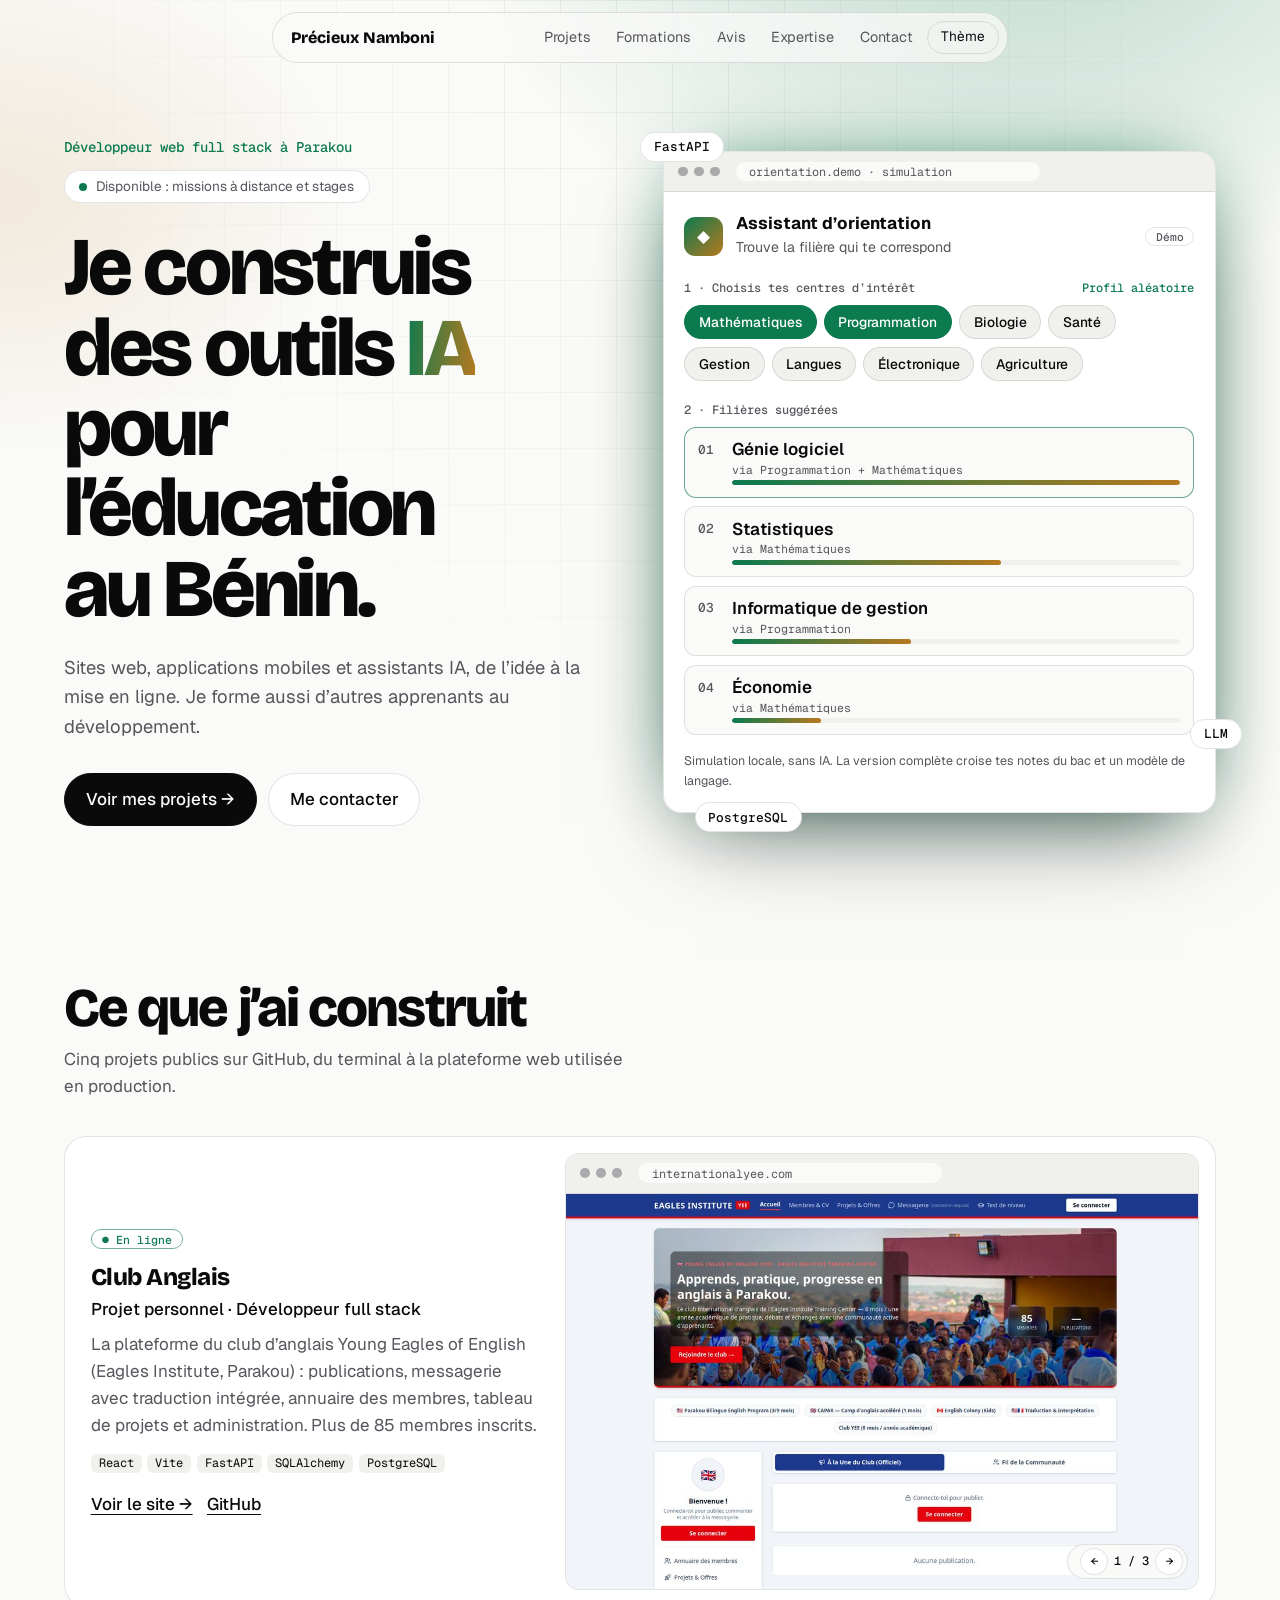
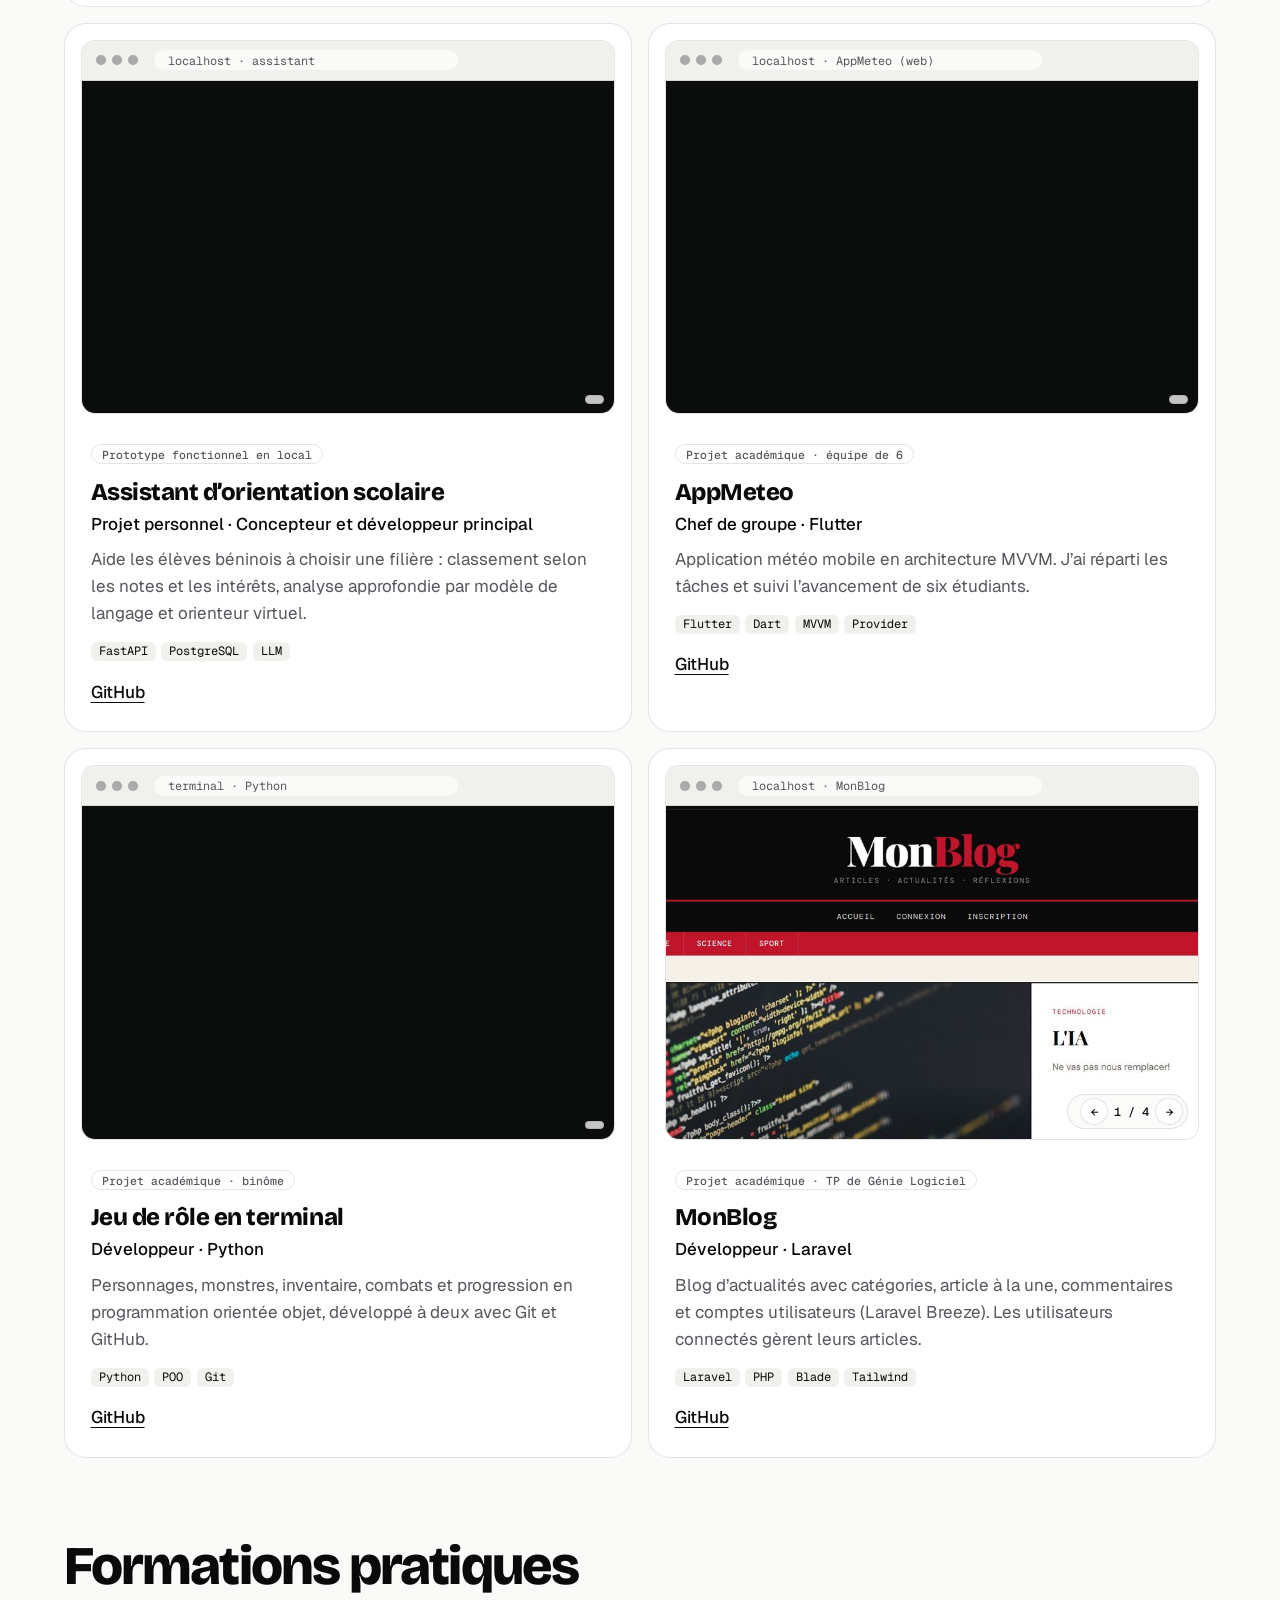
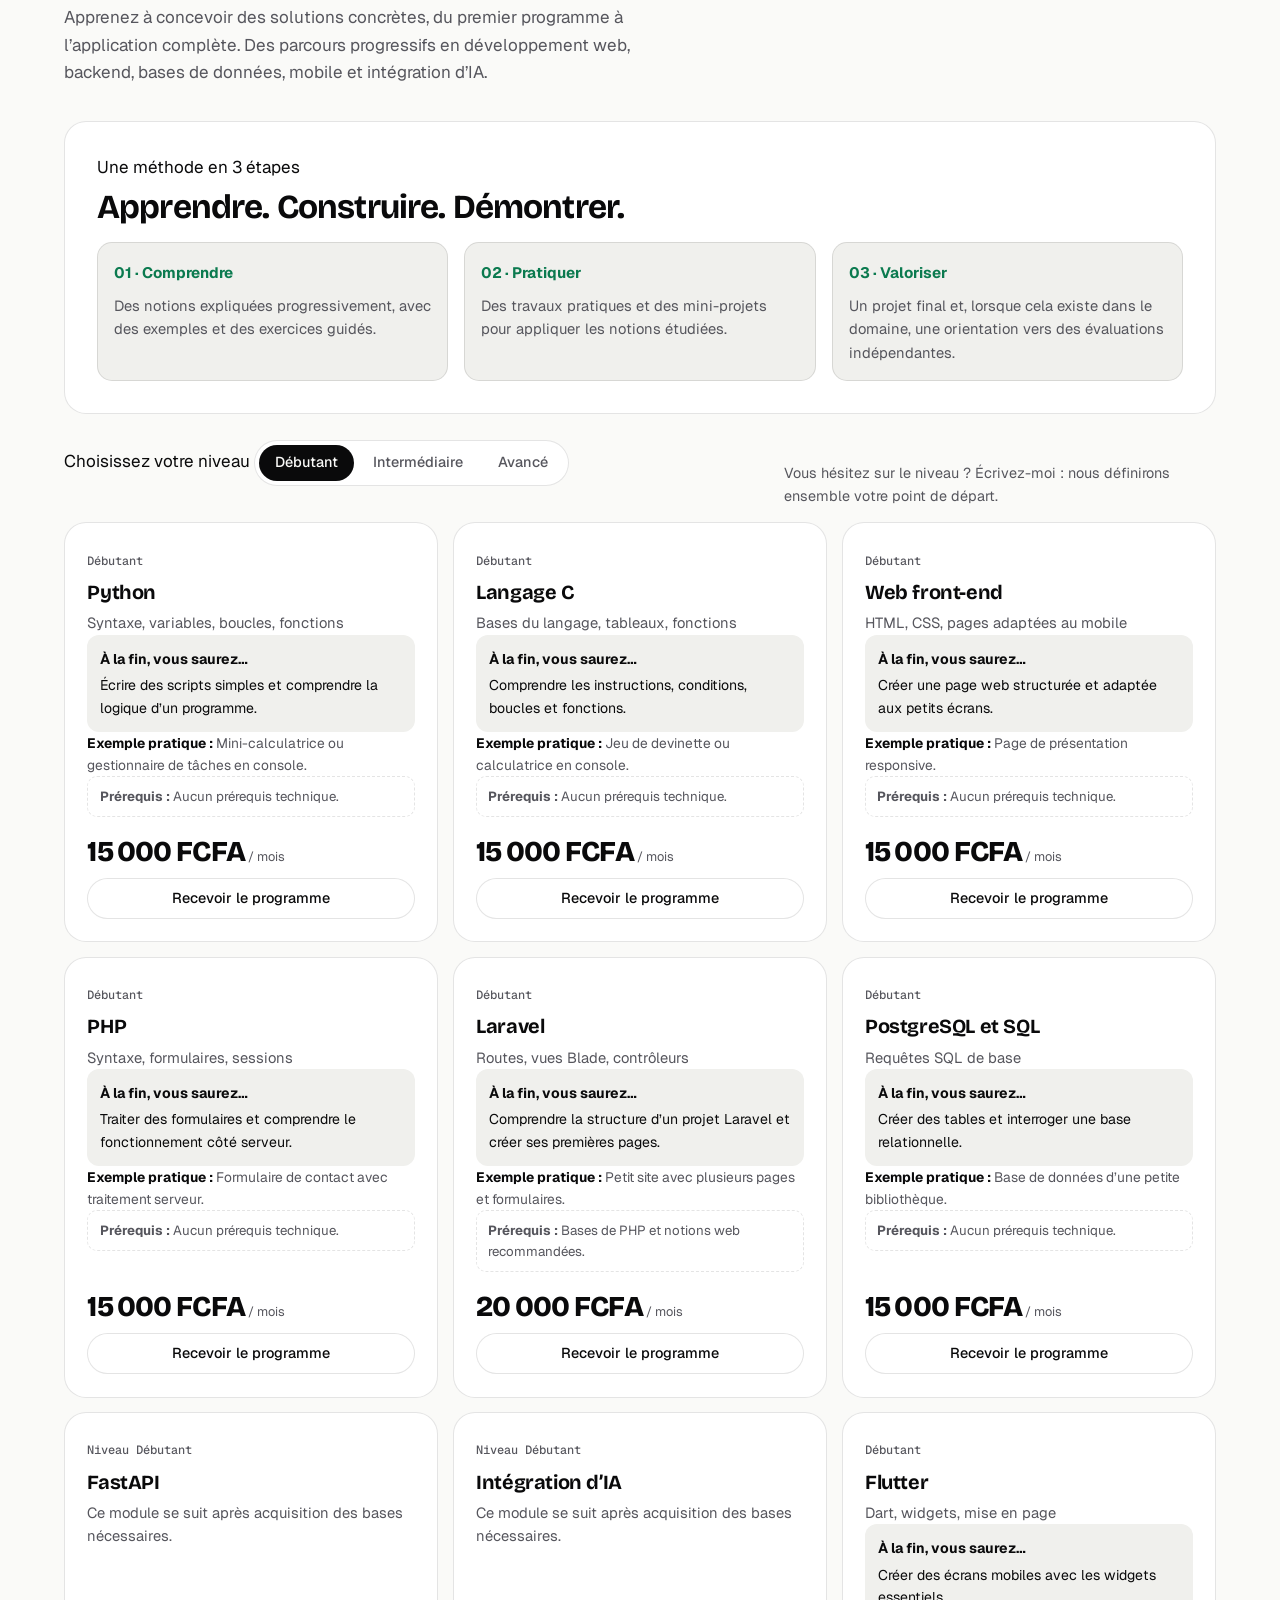
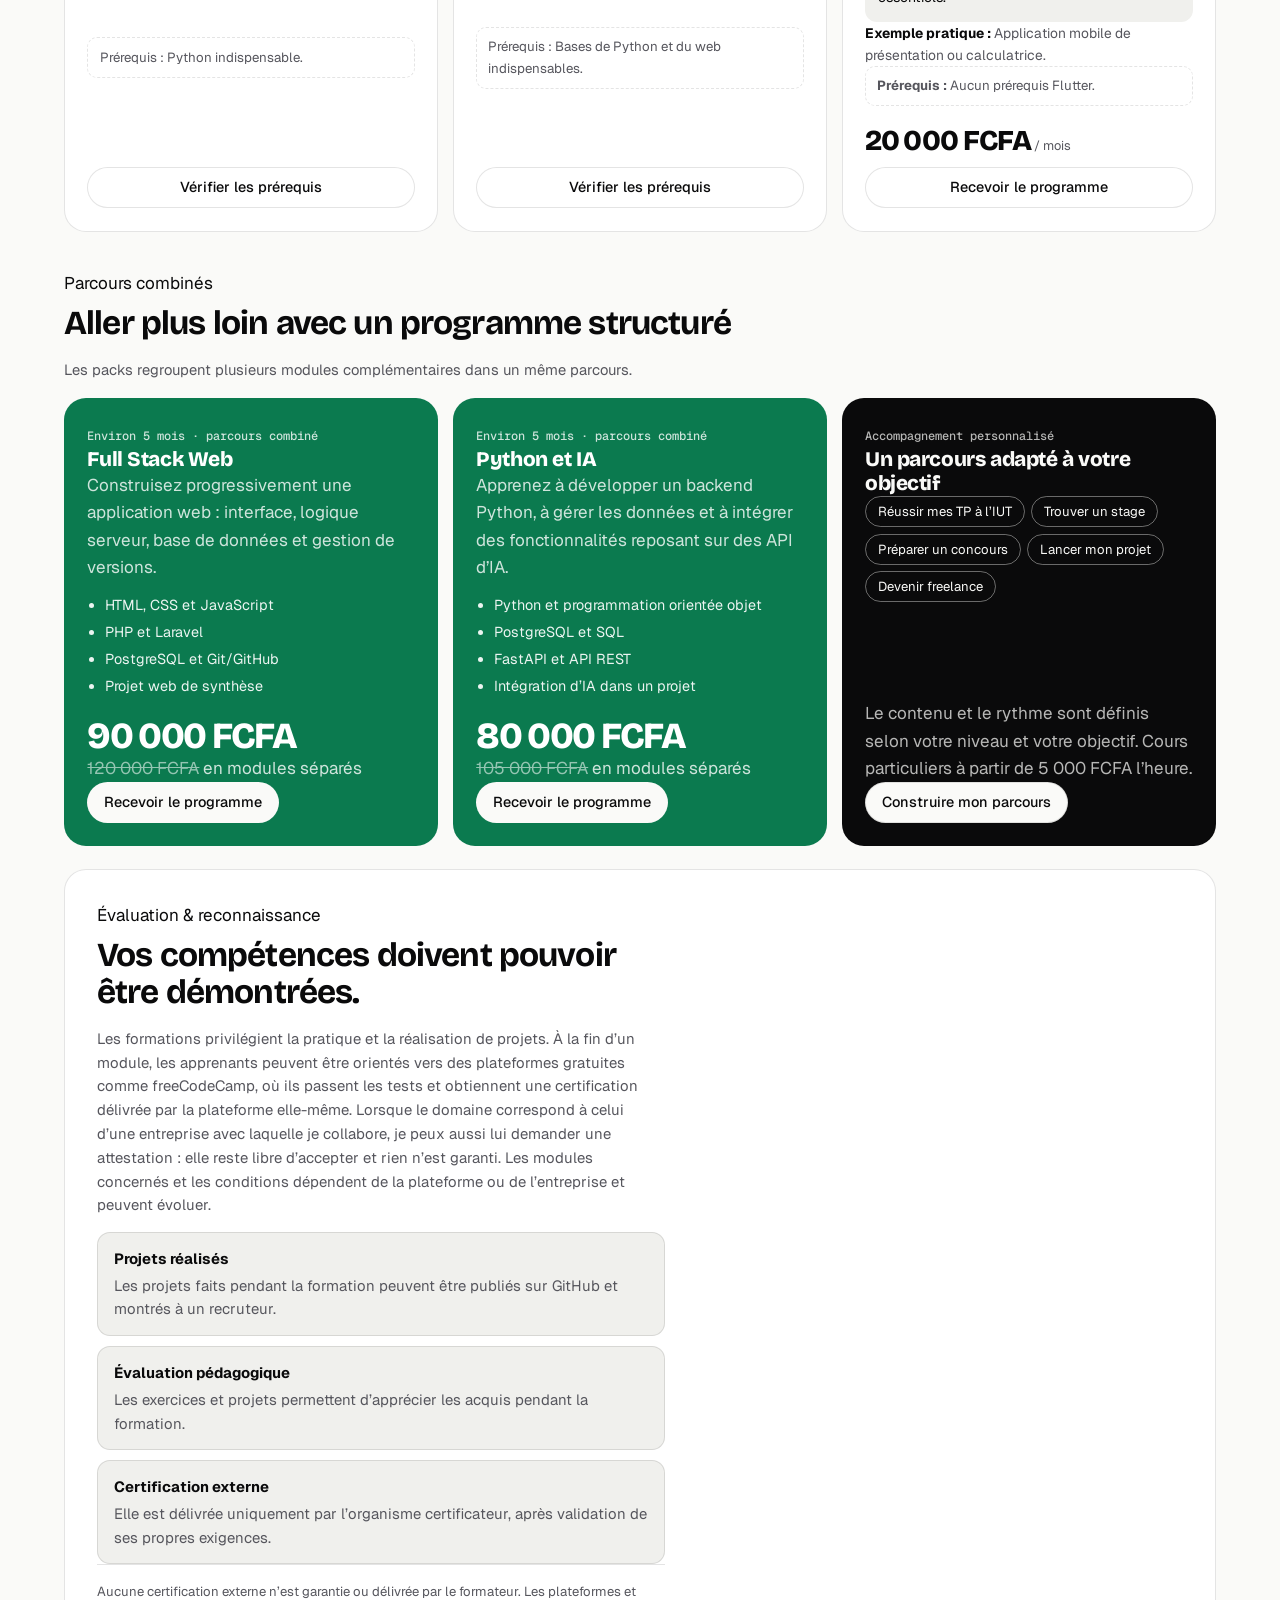
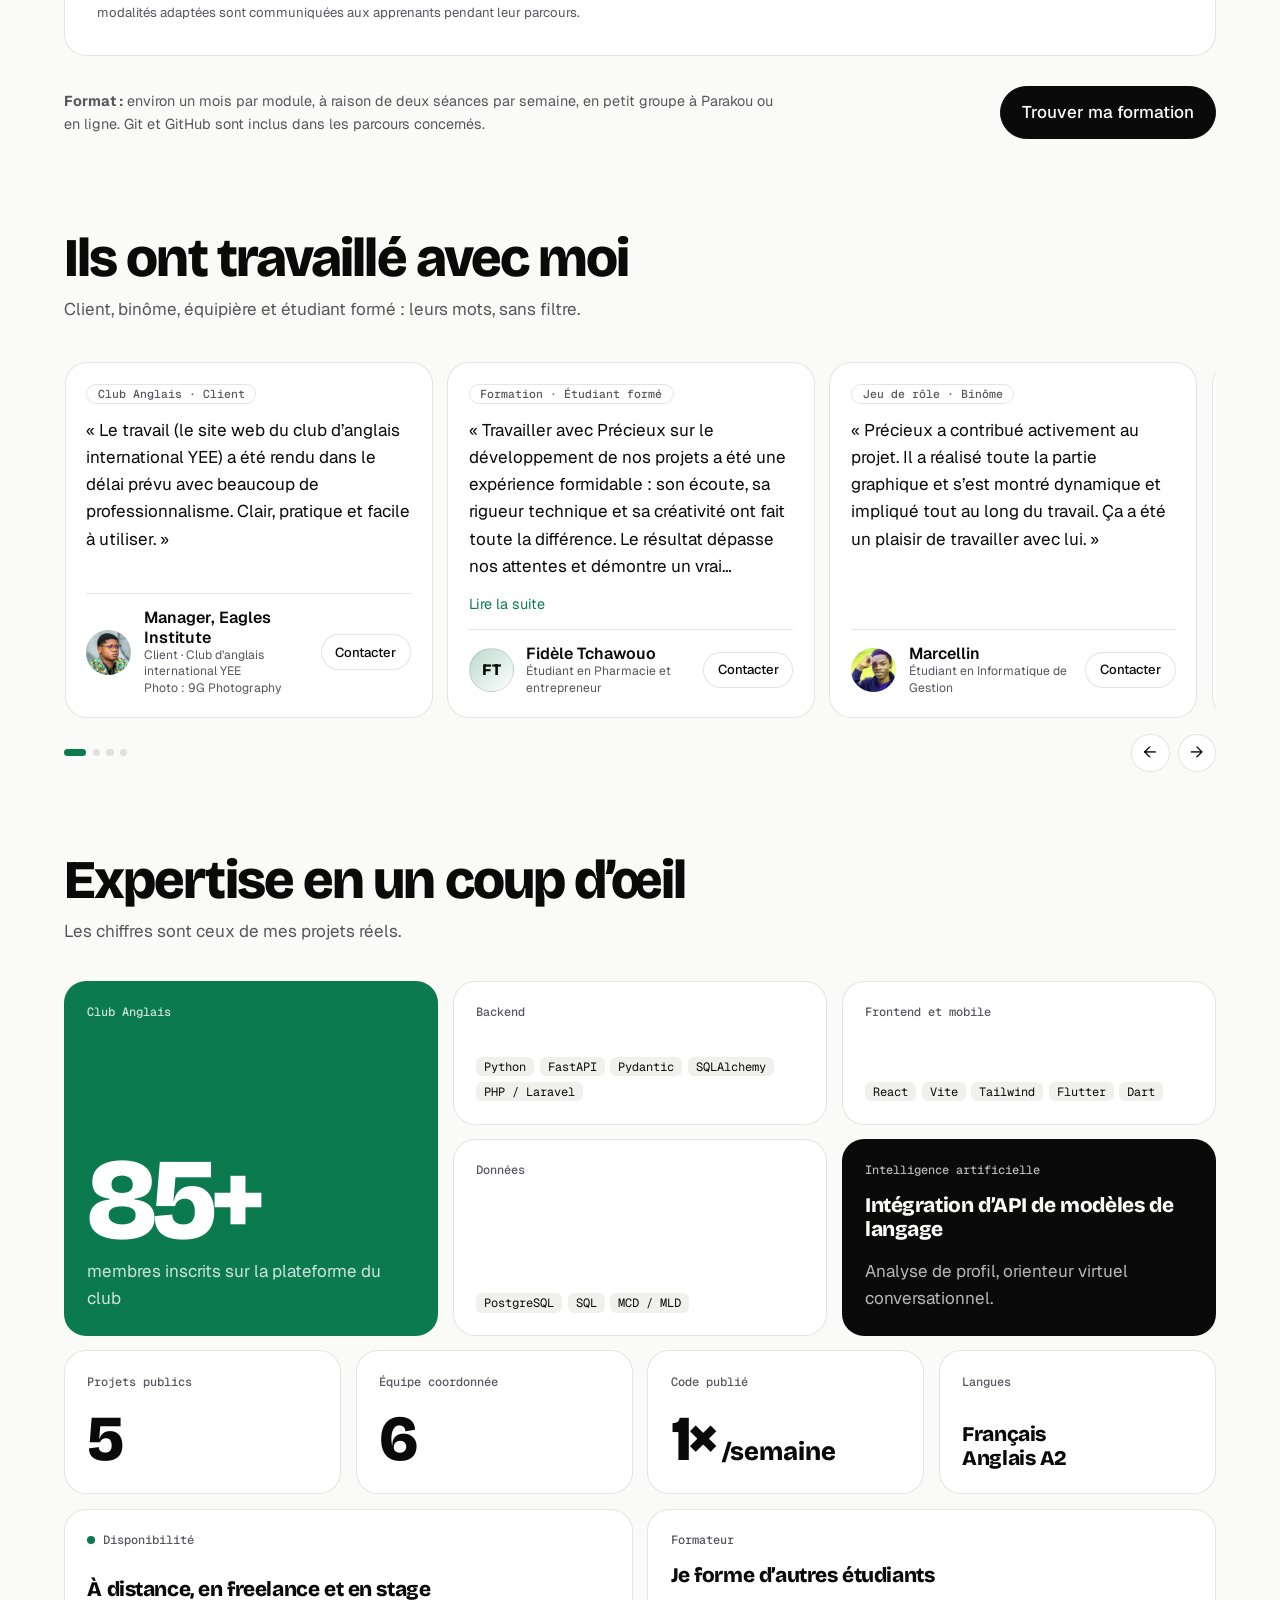
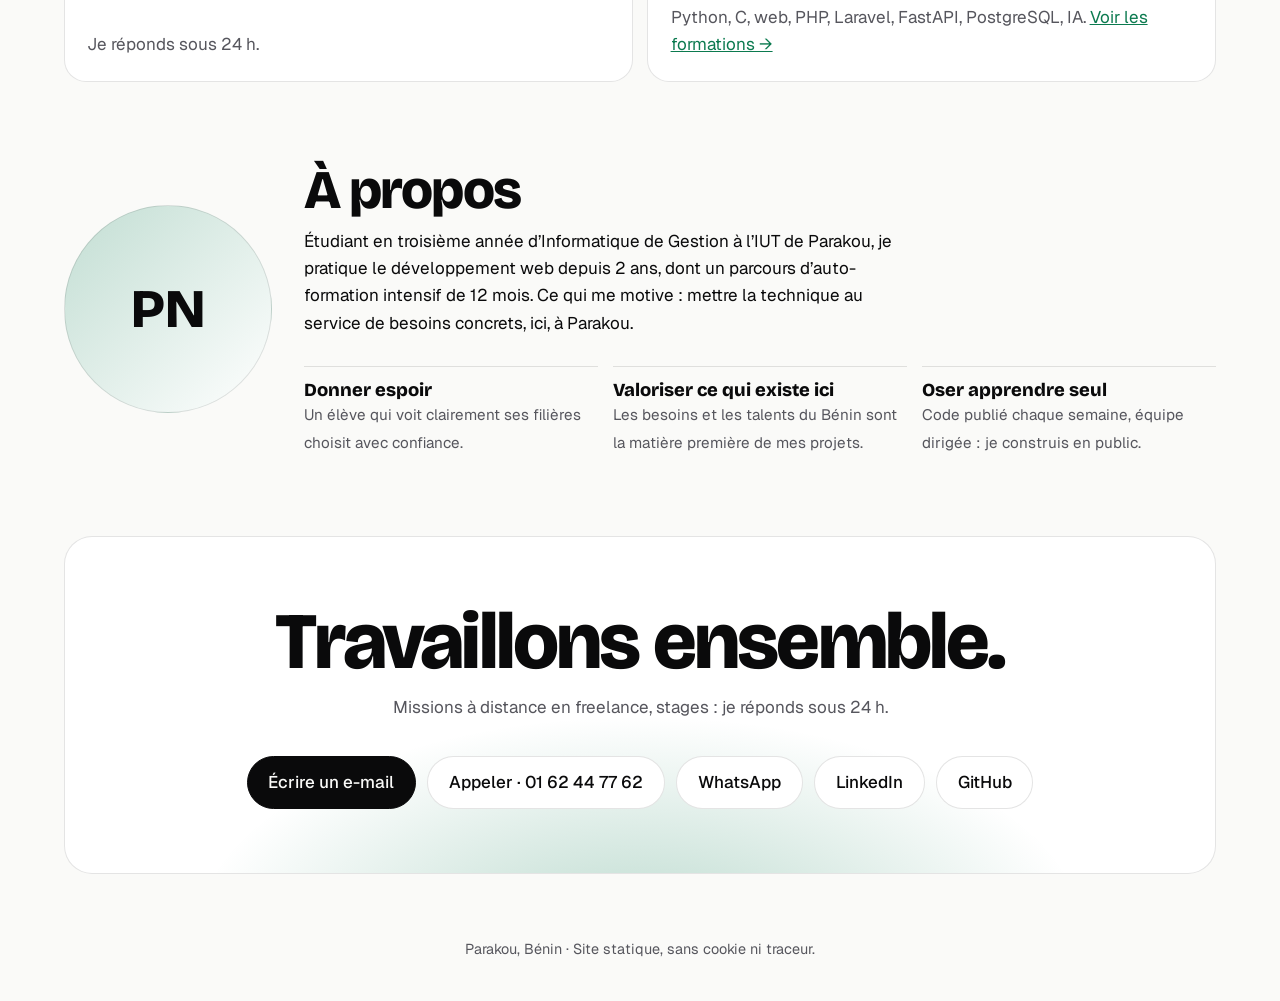
==== index.html @ 7d143228 "Mise à jour du portfolio et adaptation mobile" ====
<!DOCTYPE html>
<html lang="fr">
<head>
<meta charset="utf-8">
<meta name="viewport" content="width=device-width, initial-scale=1, viewport-fit=cover">
<title>Précieux Namboni · Développeur Full Stack &amp; Formateur</title>
<meta name="description" content="Portfolio de Précieux Namboni, développeur Full Stack et formateur en développement web, backend, mobile et intégration IA à Parakou, Bénin.">
<script src="js/boot.js"></script>
<link rel="preconnect" href="https://fonts.googleapis.com">
<link rel="preconnect" href="https://fonts.gstatic.com" crossorigin>
<link href="https://fonts.googleapis.com/css2?family=Bricolage+Grotesque:opsz,wght@12..96,600;12..96,800&family=Geist:wght@400;500;600&family=Geist+Mono:wght@400;500&display=swap" rel="stylesheet">
<link rel="stylesheet" href="css/style.css">
<meta property="og:type" content="website">
<meta property="og:title" content="Précieux Namboni · Développeur Full Stack &amp; Formateur">
<meta property="og:description" content="Portfolio de Précieux Namboni, développeur Full Stack et formateur en développement web, backend, mobile et intégration IA à Parakou, Bénin.">
<meta name="theme-color" content="#09090B">
<link rel="icon" href="data:image/svg+xml,%3Csvg xmlns=%27http://www.w3.org/2000/svg%27 viewBox=%270 0 100 100%27%3E%3Ctext y=%27.9em%27 font-size=%2790%27%3E%E2%8C%A8%EF%B8%8F%3C/text%3E%3C/svg%3E">
</head>
<body>
<div class="aurora" aria-hidden="true"></div>
<nav class="mbar" aria-label="Actions rapides"><a class="btn pri" id="mbwa" href="#contact" rel="noopener">WhatsApp</a><a class="btn" href="#formations">Formations</a></nav>
<div class="pbg" aria-hidden="true"></div>
<header class="nav">
  <a class="brand" href="#top">Précieux Namboni</a>
  <button class="menu-toggle" id="menuToggle" type="button" aria-expanded="false" aria-controls="mainNav" aria-label="Ouvrir le menu"><span></span><span></span><span></span></button>
  <nav id="mainNav" aria-label="Navigation principale"><a href="#projets">Projets</a><a class="keep" href="#formations">Formations</a><a href="#avis">Avis</a><a href="#expertise">Expertise</a><a class="keep" href="#contact">Contact</a><button id="theme" type="button" aria-label="Changer de thème">Thème</button></nav>
</header>

<main id="top">
<div class="wrap">
<div class="hero">
  <div>
    <p class="roleline">Développeur web full stack à Parakou</p>
    <p class="badge"><i class="dot"></i>Disponible&nbsp;: missions à distance et stages</p>
    <h1><span class="ln" style="--i:0">Je construis</span><span class="ln" style="--i:1">des outils <em>IA</em></span><span class="ln" style="--i:2">pour l’éducation</span><span class="ln" style="--i:3">au Bénin.</span></h1>
    <p class="sub">Sites web, applications mobiles et assistants IA, de l’idée à la mise en ligne. Je forme aussi d’autres apprenants au développement.</p>
    <div class="cta"><a class="btn pri" href="#projets">Voir mes projets →</a><a class="btn" href="#contact">Me contacter</a></div>
    
  </div>

  <div class="heroapp">
    <span class="fl a">FastAPI</span><span class="fl b">LLM</span><span class="fl c">PostgreSQL</span>
    <div class="app">
      <div class="wbar" aria-hidden="true"><i></i><i></i><i></i><span class="url">orientation.demo · simulation</span></div>
      <div class="abody">
        <div class="ahead"><span class="lg">◆</span><div><strong>Assistant d’orientation</strong><small>Trouve la filière qui te correspond</small></div><span class="pill">Démo</span></div>
        <p class="step"><span>1 · Choisis tes centres d’intérêt</span><button type="button" id="rnd">Profil aléatoire</button></p>
        <div class="chips" id="chips" role="group" aria-label="Centres d’intérêt"></div>
        <p class="step"><span>2 · Filières suggérées</span></p>
        <ol class="res" id="res" aria-live="polite"></ol>
        <p class="note">Simulation locale, sans IA. La version complète croise tes notes du bac et un modèle de langage.</p>
      </div>
    </div>
  </div>
</div>

<section id="projets">
  <h2 class="rv">Ce que j’ai construit</h2>
  <p class="lead rv">Cinq projets publics sur GitHub, du terminal à la plateforme web utilisée en production.</p>
  <div class="pgrid">

    <article class="card big rv">
      <div class="ctext">
        <span class="st ok">● En ligne</span>
        <h3>Club Anglais</h3>
        <p class="role">Projet personnel · Développeur full stack</p>
        <p>La plateforme du club d’anglais Young Eagles of English (Eagles Institute, Parakou)&nbsp;: publications, messagerie avec traduction intégrée, annuaire des membres, tableau de projets et administration. <span data-members>Plus de 85</span> membres inscrits.</p>
        <ul class="tags"><li>React</li><li>Vite</li><li>FastAPI</li><li>SQLAlchemy</li><li>PostgreSQL</li></ul>
        <div class="links"><a href="https://www.internationalyee.com" rel="noopener">Voir le site →</a><a href="https://github.com/mbonpre/CLUB-ANGLAIS" rel="noopener">GitHub</a></div>
      </div>
      <div class="cmedia"><div class="win"><div class="wbar" aria-hidden="true"><i></i><i></i><i></i><span class="url">internationalyee.com</span></div>
        <div class="car"><div class="track" tabindex="0">
          <figure><img src="assets/img/projet-01.jpg" alt="Accueil du site Club Anglais : présentation du club et fil de la communauté" loading="lazy"></figure>
          <figure><img src="assets/img/projet-02.jpg" alt="Messagerie du site Club Anglais avec traduction intégrée (noms masqués)" loading="lazy"></figure>
          <figure><img src="assets/img/projet-03.jpg" alt="Espace d’administration : validation des comptes, test de niveau, annonces" loading="lazy"></figure>
        </div><div class="ctl"><button type="button" data-d="-1" aria-label="Précédent">←</button><span class="cnt">1 / 3</span><button type="button" data-d="1" aria-label="Suivant">→</button></div></div></div></div>
    
    </article>

    <article class="card rv" style="--d:.08s">
      <div class="cmedia" style="padding:1rem 1rem 0"><div class="win"><div class="wbar" aria-hidden="true"><i></i><i></i><i></i><span class="url">localhost · assistant</span></div>
        <div class="car"><div class="track"><figure><button type="button" class="pv" aria-label="Lecture ou pause de la démonstration"><video muted loop playsinline preload="metadata" src="assets/video/demo-01.mp4" aria-label="Démonstration de l’assistant : saisie d’un profil fictif, classement des filières, analyse par IA"></video></button></figure></div><div class="ctl" hidden><span class="cnt"></span></div></div></div></div>
      <div class="ctext">
        <span class="st">Prototype fonctionnel en local</span>
        <h3>Assistant d’orientation scolaire</h3>
        <p class="role">Projet personnel · Concepteur et développeur principal</p>
        <p>Aide les élèves béninois à choisir une filière&nbsp;: classement selon les notes et les intérêts, analyse approfondie par modèle de langage et orienteur virtuel.</p>
        <ul class="tags"><li>FastAPI</li><li>PostgreSQL</li><li>LLM</li></ul>
        <div class="links"><a href="https://github.com/mbonpre/assistant-orientation-benin" rel="noopener">GitHub</a></div>
      </div>
    </article>

    <article class="card rv" style="--d:.16s">
      <div class="cmedia" style="padding:1rem 1rem 0"><div class="win"><div class="wbar" aria-hidden="true"><i></i><i></i><i></i><span class="url">localhost · AppMeteo (web)</span></div>
        <div class="car"><div class="track"><figure><button type="button" class="pv" aria-label="Lecture ou pause de la démonstration"><video muted loop playsinline preload="metadata" src="assets/video/demo-02.mp4" aria-label="Démonstration d’AppMeteo : météo de la ville détectée, choix d’une autre ville"></video></button></figure></div><div class="ctl" hidden><span class="cnt"></span></div></div></div></div>
      <div class="ctext">
        <span class="st">Projet académique · équipe de 6</span>
        <h3>AppMeteo</h3>
        <p class="role">Chef de groupe · Flutter</p>
        <p>Application météo mobile en architecture MVVM. J’ai réparti les tâches et suivi l’avancement de six étudiants.</p>
        <ul class="tags"><li>Flutter</li><li>Dart</li><li>MVVM</li><li>Provider</li></ul>
        <div class="links"><a href="https://github.com/mbonpre/tp-developpement-mobile-groupe-14" rel="noopener">GitHub</a></div>
      </div>
    
    </article>

    <article class="card rv" style="--d:.08s">
      <div class="cmedia" style="padding:1rem 1rem 0"><div class="win"><div class="wbar" aria-hidden="true"><i></i><i></i><i></i><span class="url">terminal · Python</span></div>
        <div class="car"><div class="track"><figure><button type="button" class="pv" aria-label="Lecture ou pause de la démonstration"><video muted loop playsinline preload="metadata" src="assets/video/demo-03.mp4" aria-label="Démonstration du jeu de rôle : déplacement dans un labyrinthe puis inventaire"></video></button></figure></div><div class="ctl" hidden><span class="cnt"></span></div></div></div></div>
      <div class="ctext">
        <span class="st">Projet académique · binôme</span>
        <h3>Jeu de rôle en terminal</h3>
        <p class="role">Développeur · Python</p>
        <p>Personnages, monstres, inventaire, combats et progression en programmation orientée objet, développé à deux avec Git et GitHub.</p>
        <ul class="tags"><li>Python</li><li>POO</li><li>Git</li></ul>
        <div class="links"><a href="https://github.com/mbonpre/Projet-Python-L2" rel="noopener">GitHub</a></div>
      </div>
    
    </article>

    <article class="card rv" style="--d:.16s">
      <div class="cmedia" style="padding:1rem 1rem 0"><div class="win"><div class="wbar" aria-hidden="true"><i></i><i></i><i></i><span class="url">localhost · MonBlog</span></div>
        <div class="car"><div class="track" tabindex="0">
          <figure><img src="assets/img/projet-04.jpg" alt="Accueil de MonBlog : catégories et article à la une" loading="lazy"></figure>
          <figure><img src="assets/img/projet-05.jpg" alt="Derniers articles de MonBlog par catégorie" loading="lazy"></figure>
          <figure><img src="assets/img/projet-06.jpg" alt="Page d’un article avec section des commentaires" loading="lazy"></figure>
          <figure><img src="assets/img/projet-07.jpg" alt="Page d’inscription de MonBlog" loading="lazy"></figure>
        </div><div class="ctl"><button type="button" data-d="-1" aria-label="Précédent">←</button><span class="cnt">1 / 4</span><button type="button" data-d="1" aria-label="Suivant">→</button></div></div></div></div>
      <div class="ctext">
        <span class="st">Projet académique · TP de Génie Logiciel</span>
        <h3>MonBlog</h3>
        <p class="role">Développeur · Laravel</p>
        <p>Blog d’actualités avec catégories, article à la une, commentaires et comptes utilisateurs (Laravel Breeze). Les utilisateurs connectés gèrent leurs articles.</p>
        <ul class="tags"><li>Laravel</li><li>PHP</li><li>Blade</li><li>Tailwind</li></ul>
        <div class="links"><a href="https://github.com/mbonpre/laravel-monblog" rel="noopener">GitHub</a></div>
      </div>
    </article>
  </div>
</section>

<section id="formations">
  <h2 class="rv">Formations pratiques</h2>
  <p class="lead rv">Apprenez à concevoir des solutions concrètes, du premier programme à l’application complète. Des parcours progressifs en développement web, backend, bases de données, mobile et intégration d’IA.</p>

  <div class="training-intro rv">
    <div><span class="lb">Une méthode en 3 étapes</span><h3>Apprendre. Construire. Démontrer.</h3></div>
    <div class="training-steps">
      <article><b>01 · Comprendre</b><p>Des notions expliquées progressivement, avec des exemples et des exercices guidés.</p></article>
      <article><b>02 · Pratiquer</b><p>Des travaux pratiques et des mini-projets pour appliquer les notions étudiées.</p></article>
      <article><b>03 · Valoriser</b><p>Un projet final et, lorsque cela existe dans le domaine, une orientation vers des évaluations indépendantes.</p></article>
    </div>
  </div>

  <div class="training-controls rv">
    <div>
      <span class="lb">Choisissez votre niveau</span>
      <div class="lv" id="lv" role="group" aria-label="Niveau de formation"></div>
    </div>
    <p class="training-hint">Vous hésitez sur le niveau ? Écrivez-moi : nous définirons ensemble votre point de départ.</p>
  </div>
  <div class="fgrid" id="fg" aria-live="polite"></div>

  <div class="packs-heading rv">
    <span class="lb">Parcours combinés</span>
    <h3>Aller plus loin avec un programme structuré</h3>
    <p>Les packs regroupent plusieurs modules complémentaires dans un même parcours.</p>
  </div>
  <div class="packs">
    <div class="tile acc rv">
      <div><span class="lb">Environ 5 mois · parcours combiné</span><h4>Full Stack Web</h4>
      <p>Construisez progressivement une application web : interface, logique serveur, base de données et gestion de versions.</p>
      <ul class="training-list"><li>HTML, CSS et JavaScript</li><li>PHP et Laravel</li><li>PostgreSQL et Git/GitHub</li><li>Projet web de synthèse</li></ul></div>
      <div><div class="num">90 000 FCFA</div><p><s>120 000 FCFA</s> en modules séparés</p><a class="btn" data-msg="Bonjour, je souhaite recevoir le programme détaillé du Pack Full Stack Web." href="#contact" rel="noopener">Recevoir le programme</a></div>
    </div>
    <div class="tile acc rv" style="--d:.08s">
      <div><span class="lb">Environ 5 mois · parcours combiné</span><h4>Python et IA</h4>
      <p>Apprenez à développer un backend Python, à gérer les données et à intégrer des fonctionnalités reposant sur des API d’IA.</p>
      <ul class="training-list"><li>Python et programmation orientée objet</li><li>PostgreSQL et SQL</li><li>FastAPI et API REST</li><li>Intégration d’IA dans un projet</li></ul></div>
      <div><div class="num">80 000 FCFA</div><p><s>105 000 FCFA</s> en modules séparés</p><a class="btn" data-msg="Bonjour, je souhaite recevoir le programme détaillé du Pack Python et IA." href="#contact" rel="noopener">Recevoir le programme</a></div>
    </div>
    <div class="tile inv rv" style="--d:.16s">
      <div><span class="lb">Accompagnement personnalisé</span><h4>Un parcours adapté à votre objectif</h4><div class="obj" id="obj" role="group" aria-label="Objectif de formation"></div></div>
      <div><p>Le contenu et le rythme sont définis selon votre niveau et votre objectif. Cours particuliers à partir de 5 000 FCFA l’heure.</p><a class="btn" id="objgo" href="#contact" rel="noopener">Construire mon parcours</a></div>
    </div>
  </div>

  <div class="cert-box rv">
    <details class="mobclose" open><summary>Évaluation et certifications : comment ça marche</summary>
    <div><span class="lb">Évaluation & reconnaissance</span><h3>Vos compétences doivent pouvoir être démontrées.</h3>
    <p>Les formations privilégient la pratique et la réalisation de projets. À la fin d’un module, les apprenants peuvent être orientés vers des plateformes gratuites comme freeCodeCamp, où ils passent les tests et obtiennent une certification délivrée par la plateforme elle-même. Lorsque le domaine correspond à celui d’une entreprise avec laquelle je collabore, je peux aussi lui demander une attestation : elle reste libre d’accepter et rien n’est garanti. Les modules concernés et les conditions dépendent de la plateforme ou de l’entreprise et peuvent évoluer.</p></div>
    <div class="cert-points">
      <p><strong>Projets réalisés</strong><span>Les projets faits pendant la formation peuvent être publiés sur GitHub et montrés à un recruteur.</span></p>
      <p><strong>Évaluation pédagogique</strong><span>Les exercices et projets permettent d’apprécier les acquis pendant la formation.</span></p>
      <p><strong>Certification externe</strong><span>Elle est délivrée uniquement par l’organisme certificateur, après validation de ses propres exigences.</span></p>
    </div>
    <p class="cert-note">Aucune certification externe n’est garantie ou délivrée par le formateur. Les plateformes et modalités adaptées sont communiquées aux apprenants pendant leur parcours.</p>
    </details>
  </div>

  <div class="training-footer rv">
    <p><strong>Format :</strong> environ un mois par module, à raison de deux séances par semaine, en petit groupe à Parakou ou en ligne. Git et GitHub sont inclus dans les parcours concernés.</p>
    <a class="btn pri" href="#contact" data-msg="Bonjour, je souhaite être conseillé sur le choix d’une formation.">Trouver ma formation</a>
  </div>
</section>

<section id="avis">
  <h2 class="rv">Ils ont travaillé avec moi</h2>
  <p class="lead rv">Client, binôme, équipière et étudiant formé : leurs mots, sans filtre.</p>
  <div class="rtrack" id="rt" tabindex="0" role="region" aria-label="Avis, faire défiler">
<article class="rev"><span class="rtag">Club Anglais · Client</span><blockquote class="rq"><p>«&nbsp;Le travail (le site web du club d’anglais international YEE) a été rendu dans le délai prévu avec beaucoup de professionnalisme. Clair, pratique et facile à utiliser.&nbsp;»</p></blockquote><button type="button" class="more" hidden>Lire la suite</button><footer class="rf"><img src="assets/img/projet-08.jpg" alt="Photo du manager de l’Eagles Institute" width="96" height="96" loading="lazy"><div><cite>Manager, Eagles Institute</cite><small>Client · Club d’anglais international YEE</small><small>Photo : 9G Photography</small></div><a class="btn" id="tmct" href="#contact" rel="noopener">Contacter</a></footer></article>
<article class="rev"><span class="rtag">Formation · Étudiant formé</span><blockquote class="rq"><p>«&nbsp;Travailler avec Précieux sur le développement de nos projets a été une expérience formidable : son écoute, sa rigueur technique et sa créativité ont fait toute la différence. Le résultat dépasse nos attentes et démontre un vrai professionnalisme.&nbsp;»</p></blockquote><button type="button" class="more" hidden>Lire la suite</button><footer class="rf"><span class="av" aria-hidden="true">FT</span><div><cite>Fidèle Tchawouo</cite><small>Étudiant en Pharmacie et entrepreneur</small></div><a class="btn" id="ct-f" href="#contact" rel="noopener" aria-label="Contacter Fidèle sur WhatsApp">Contacter</a></footer></article>
<article class="rev"><span class="rtag">Jeu de rôle · Binôme</span><blockquote class="rq"><p>«&nbsp;Précieux a contribué activement au projet. Il a réalisé toute la partie graphique et s’est montré dynamique et impliqué tout au long du travail. Ça a été un plaisir de travailler avec lui.&nbsp;»</p></blockquote><button type="button" class="more" hidden>Lire la suite</button><footer class="rf"><img src="assets/img/projet-09.jpg" alt="Photo de Marcellin, binôme sur le jeu de rôle" width="96" height="96" loading="lazy"><div><cite>Marcellin</cite><small>Étudiant en Informatique de Gestion</small></div><a class="btn" id="ct-m" href="#contact" rel="noopener" aria-label="Contacter Marcellin sur WhatsApp">Contacter</a></footer></article>
<article class="rev"><span class="rtag">AppMeteo · Équipe</span><blockquote class="rq"><p>«&nbsp;J’ai eu le plaisir de collaborer avec Précieux sur le projet de développement d’une application mobile de météo en Dart avec Android Studio. J’ai particulièrement apprécié son dynamisme, son sens de l’humour et surtout son implication tout au long du projet. C’est une personne enthousiaste, agréable à travailler avec et qui sait apporter une belle énergie professionnelle à une équipe.&nbsp;»</p></blockquote><button type="button" class="more" hidden>Lire la suite</button><footer class="rf"><img src="assets/img/projet-10.jpg" alt="Photo d’Immaculée Aklossou" width="96" height="96" loading="lazy"><div><cite>Immaculée Aklossou</cite><small>Développeuse web et mobile · équipe AppMeteo</small></div><a class="btn" id="ct-i" href="#contact" rel="noopener" aria-label="Contacter Immaculée sur WhatsApp">Contacter</a></footer></article>
  </div>
  <div class="rnav" id="rnav"><div class="dots" id="dots" aria-hidden="true"></div><button type="button" id="rp" aria-label="Avis précédent">←</button><button type="button" id="rn" aria-label="Avis suivant">→</button></div>
</section>

<section id="expertise">
  <h2 class="rv">Expertise en un coup d’œil</h2>
  <p class="lead rv">Les chiffres sont ceux de mes projets réels.</p>
  <div class="bento">
    <div class="tile acc s4 r2 rv"><span class="lb">Club Anglais</span><div><div class="num big" id="members-count">85+</div><p>membres inscrits sur la plateforme du club</p></div></div>
    <div class="tile s4 rv" style="--d:.06s"><span class="lb">Backend</span><ul class="tags" style="margin:0"><li>Python</li><li>FastAPI</li><li>Pydantic</li><li>SQLAlchemy</li><li>PHP / Laravel</li></ul></div>
    <div class="tile s4 rv" style="--d:.12s"><span class="lb">Frontend et mobile</span><ul class="tags" style="margin:0"><li>React</li><li>Vite</li><li>Tailwind</li><li>Flutter</li><li>Dart</li></ul></div>
    <div class="tile s4 rv" style="--d:.06s"><span class="lb">Données</span><ul class="tags" style="margin:0"><li>PostgreSQL</li><li>SQL</li><li>MCD / MLD</li></ul></div>
    <div class="tile inv s4 rv" style="--d:.12s"><span class="lb">Intelligence artificielle</span><h4>Intégration d’API de modèles de langage</h4><p>Analyse de profil, orienteur virtuel conversationnel.</p></div>
    <div class="tile s3 rv"><span class="lb">Projets publics</span><div class="num">5</div></div>
    <div class="tile s3 rv" style="--d:.06s"><span class="lb">Équipe coordonnée</span><div class="num">6</div></div>
    <div class="tile s3 rv" style="--d:.12s"><span class="lb">Code publié</span><div class="num">1×<small style="font-size:.4em;letter-spacing:0"> /semaine</small></div></div>
    <div class="tile s3 rv" style="--d:.18s"><span class="lb">Langues</span><h4>Français<br>Anglais A2</h4></div>
    <div class="tile s6 rv"><span class="lb"><i class="dot" style="display:inline-block;margin-right:.5rem"></i>Disponibilité</span><h4>À distance, en freelance et en stage</h4><p>Je réponds sous 24&nbsp;h.</p></div>
    <div class="tile s6 rv" style="--d:.08s"><span class="lb">Formateur</span><h4>Je forme d’autres étudiants</h4><p>Python, C, web, PHP, Laravel, FastAPI, PostgreSQL, IA. <a href="#formations" style="color:var(--ac)">Voir les formations →</a></p></div>
  </div>
</section>

<section id="apropos">
  <div class="about">
    <div class="ph rv" role="img" aria-label="Emplacement de ma photo">PN</div>
    <div class="rv">
      <h2>À propos</h2>
      <p>Étudiant en troisième année d’Informatique de Gestion à l’IUT de Parakou, je pratique le développement web depuis 2 ans, dont un parcours d’auto-formation intensif de 12 mois. Ce qui me motive : mettre la technique au service de besoins concrets, ici, à Parakou.</p>
      <div class="vals">
        <div><strong>Donner espoir</strong><span>Un élève qui voit clairement ses filières choisit avec confiance.</span></div>
        <div><strong>Valoriser ce qui existe ici</strong><span>Les besoins et les talents du Bénin sont la matière première de mes projets.</span></div>
        <div><strong>Oser apprendre seul</strong><span>Code publié chaque semaine, équipe dirigée&nbsp;: je construis en public.</span></div>
      </div>
    </div>
  </div>
</section>

<section id="contact" style="padding-bottom:1rem">
  <div class="end rv">
    <h2>Travaillons ensemble.</h2>
    <p class="lead" style="margin-inline:auto">Missions à distance en freelance, stages&nbsp;: je réponds sous 24&nbsp;h.</p>
    <div class="cta"><a class="btn pri" id="mail" href="#contact">Écrire un e-mail</a><a class="btn" id="tel" href="#contact">Appeler</a><a class="btn" id="wa" href="#contact" rel="noopener">WhatsApp</a><a class="btn" href="https://www.linkedin.com/in/precieux-namboni-ab66843b9" rel="noopener">LinkedIn</a><a class="btn" href="https://github.com/mbonpre" rel="noopener">GitHub</a></div>
  </div>
</section>
</div>
</main>
<footer>Parakou, Bénin · Site statique, sans cookie ni traceur.</footer>

<script src="js/main.js" defer></script>
<script src="js/mobile.js" defer></script>
<script src="js/formations.js" defer></script>
<script src="js/contact.js" defer></script>
<script src="js/avis.js" defer></script>
<script src="js/photos.js" defer></script>
<script src="js/stats.js" defer></script>
</body>
</html>
---- css/style.css ----
:root{--bg:#09090B;--s1:#111214;--s2:#18191C;--bd:rgba(255,255,255,.1);--tx:#F4F4F5;--mut:#A1A1AA;--ac:#4ADE9F;--on:#04130C;--gold:#F5C451;--ease:cubic-bezier(.2,.8,.2,1);
--disp:"Bricolage Grotesque",system-ui,sans-serif;--sans:"Geist",system-ui,-apple-system,"Segoe UI",sans-serif;--mono:"Geist Mono",ui-monospace,Menlo,monospace;
box-sizing:border-box;padding-top:env(safe-area-inset-top,0px);padding-bottom:env(safe-area-inset-bottom,0px);color-scheme:dark}
@media (prefers-color-scheme:light){:root:not([data-theme="dark"]){--bg:#FAFAF8;--s1:#fff;--s2:#F0F0ED;--bd:rgba(10,10,11,.11);--tx:#0A0A0B;--mut:#56565D;--ac:#0B7A4F;--on:#fff;--gold:#B7791F;color-scheme:light}}
:root[data-theme="light"]{--bg:#FAFAF8;--s1:#fff;--s2:#F0F0ED;--bd:rgba(10,10,11,.11);--tx:#0A0A0B;--mut:#56565D;--ac:#0B7A4F;--on:#fff;--gold:#B7791F;color-scheme:light}
*,*::before,*::after{box-sizing:inherit}
html{scroll-padding-top:6rem;scroll-behavior:smooth}
body{margin:0;background:var(--bg);color:var(--tx);font:400 1.0625rem/1.6 var(--sans);-webkit-font-smoothing:antialiased;overflow-x:hidden}
a{color:inherit}button{font:inherit;color:inherit}
:focus-visible{outline:2px solid var(--ac);outline-offset:3px;border-radius:6px}
.wrap{width:min(100% - 2.5rem,72rem);margin-inline:auto}
.aurora{position:fixed;inset:0;z-index:-1;pointer-events:none;background:radial-gradient(56rem 36rem at 80% -8%,color-mix(in srgb,var(--ac) 24%,transparent),transparent 62%),radial-gradient(36rem 26rem at 0% 22%,color-mix(in srgb,var(--gold) 13%,transparent),transparent 62%);animation:drift 18s ease-in-out infinite alternate}
.aurora::after{content:"";position:absolute;inset:0;background:linear-gradient(var(--bd) 1px,transparent 1px) 0 0/56px 56px,linear-gradient(90deg,var(--bd) 1px,transparent 1px) 0 0/56px 56px;-webkit-mask-image:radial-gradient(ellipse at 50% 0,#000 0,transparent 68%);mask-image:radial-gradient(ellipse at 50% 0,#000 0,transparent 68%);opacity:.55}
@keyframes drift{to{transform:translate3d(-2%,2%,0) scale(1.06)}}
.nav{position:fixed;top:calc(12px + env(safe-area-inset-top,0px));left:50%;transform:translateX(-50%);width:min(94vw,46rem);z-index:20;display:flex;align-items:center;justify-content:space-between;gap:.8rem;padding:.45rem .5rem .45rem 1.1rem;border:1px solid var(--bd);border-radius:999px;background:color-mix(in srgb,var(--bg) 72%,transparent);-webkit-backdrop-filter:blur(16px);backdrop-filter:blur(16px)}
.brand{font:800 1rem var(--disp);text-decoration:none;white-space:nowrap}
.nav nav{display:flex;align-items:center;gap:.2rem}
.nav nav a{text-decoration:none;color:var(--mut);font-size:.9rem;padding:.35rem .7rem;border-radius:99px;transition:color .2s,background .2s}
.nav nav a:hover{color:var(--tx);background:var(--s2)}
#theme{border:1px solid var(--bd);background:none;border-radius:99px;padding:.3rem .8rem;font-size:.85rem;cursor:pointer}

.menu-toggle{display:none;align-items:center;justify-content:center;flex-direction:column;gap:4px;width:2.55rem;height:2.55rem;border:1px solid var(--bd);border-radius:50%;background:var(--s1);cursor:pointer;flex:none}
.menu-toggle span{display:block;width:17px;height:2px;border-radius:2px;background:var(--tx);transition:transform .2s,opacity .2s}
@media(max-width:48rem){
  .nav{width:min(94vw,34rem);border-radius:22px;flex-wrap:wrap;padding:.45rem .55rem .45rem 1rem}
  .menu-toggle{display:flex;margin-left:auto}
  .nav nav{display:none;order:3;width:100%;padding:.5rem .15rem .25rem;flex-direction:column;align-items:stretch;gap:.2rem}
  .nav.nav-open{border-radius:20px}
  .nav.nav-open nav{display:flex}
  .nav nav a{display:block!important;padding:.7rem .85rem}
  #theme{align-self:flex-start;margin:.25rem .65rem}
  .nav.nav-open .menu-toggle span:nth-child(1){transform:translateY(6px) rotate(45deg)}
  .nav.nav-open .menu-toggle span:nth-child(2){opacity:0}
  .nav.nav-open .menu-toggle span:nth-child(3){transform:translateY(-6px) rotate(-45deg)}
}

.hero{display:grid;gap:3.5rem;align-items:center;padding:8rem 0 4rem;min-height:100svh}
@media(min-width:64rem){.hero{grid-template-columns:1fr 1.02fr}}
.badge{display:inline-flex;align-items:center;gap:.55rem;border:1px solid var(--bd);background:var(--s1);border-radius:99px;padding:.3rem .9rem;font-size:.85rem;color:var(--mut);margin:0 0 1.5rem}
.dot{width:.5rem;height:.5rem;border-radius:50%;background:var(--ac);box-shadow:0 0 0 0 var(--ac);animation:pulse 2.2s infinite}
@keyframes pulse{70%{box-shadow:0 0 0 .5rem transparent}100%{box-shadow:0 0 0 0 transparent}}
h1{font:800 clamp(2.6rem,6.4vw,5.6rem)/.98 var(--disp);letter-spacing:-.04em;margin:0 0 1.5rem}
h1 .ln{display:block;opacity:0;transform:translateY(.45em);animation:up .9s var(--ease) forwards;animation-delay:calc(var(--i) * 110ms + 100ms)}
h1 em{font-style:normal;background:linear-gradient(95deg,var(--ac),var(--gold));-webkit-background-clip:text;background-clip:text;color:transparent}
@keyframes up{to{opacity:1;transform:none}}
.sub{max-width:33rem;color:var(--mut);font-size:1.15rem;margin:0 0 2rem}
.cta{display:flex;flex-wrap:wrap;gap:.7rem}
.btn{display:inline-flex;align-items:center;gap:.5rem;padding:.75rem 1.3rem;border-radius:99px;border:1px solid var(--bd);background:var(--s1);font-weight:500;text-decoration:none;transition:transform .25s var(--ease),border-color .25s,background .25s}
.btn:hover{transform:translateY(-2px);border-color:var(--ac)}
.btn.pri{background:var(--tx);color:var(--bg);border-color:var(--tx)}
.mono{font:400 .82rem var(--mono);color:var(--mut)}
.heroapp{position:relative}
.fl{position:absolute;z-index:2;display:none;padding:.35rem .8rem;border-radius:99px;border:1px solid var(--bd);background:var(--s1);font:500 .8rem var(--mono);animation:fl 7s ease-in-out infinite}
@media(min-width:64rem){.fl{display:block}}
.fl.a{top:-1.2rem;left:-1.4rem}.fl.b{bottom:4rem;right:-1.6rem;animation-delay:-2s}.fl.c{bottom:-1.2rem;left:2rem;animation-delay:-4s}
@keyframes fl{50%{transform:translateY(-10px)}}
.app,.win{border:1px solid var(--bd);border-radius:18px;background:var(--s1);overflow:hidden}
.app{box-shadow:0 40px 90px -30px rgba(0,0,0,.55),0 0 80px -30px var(--ac)}
.wbar{display:flex;align-items:center;gap:.4rem;padding:.6rem .9rem;border-bottom:1px solid var(--bd);background:var(--s2)}
.wbar i{width:.6rem;height:.6rem;border-radius:50%;background:var(--mut);opacity:.45}
.url{margin-left:.6rem;flex:1;max-width:19rem;font:400 .74rem var(--mono);color:var(--mut);background:var(--bg);border-radius:99px;padding:.15rem .85rem;white-space:nowrap;overflow:hidden;text-overflow:ellipsis}
.abody{padding:1.3rem}
.ahead{display:flex;align-items:center;gap:.8rem;margin-bottom:1.2rem}
.lg{width:2.4rem;height:2.4rem;border-radius:.7rem;display:grid;place-items:center;background:linear-gradient(135deg,var(--ac),var(--gold));color:var(--on);font-weight:800}
.ahead strong{display:block;line-height:1.2}.ahead small{color:var(--mut)}
.pill{margin-left:auto;font:500 .7rem var(--mono);border:1px solid var(--bd);border-radius:99px;padding:.1rem .6rem;color:var(--mut)}
.step{font:500 .75rem var(--mono);color:var(--mut);margin:0 0 .6rem;display:flex;justify-content:space-between;gap:1rem}
.step button{background:none;border:0;color:var(--ac);cursor:pointer;font:inherit;padding:0}
.chips{display:flex;flex-wrap:wrap;gap:.45rem;margin-bottom:1.3rem}
.chip{border:1px solid var(--bd);background:var(--s2);border-radius:99px;padding:.32rem .85rem;font-size:.86rem;font-weight:500;cursor:pointer;transition:transform .2s var(--ease),background .2s,color .2s}
.chip:hover{transform:translateY(-1px);border-color:var(--ac)}
.chip[aria-pressed="true"]{background:var(--ac);color:var(--on);border-color:var(--ac)}
.res{list-style:none;margin:0;padding:0;display:grid;gap:.55rem;min-height:15.5rem;transition:opacity .25s}
.res.busy{opacity:.3}
.res li{display:grid;grid-template-columns:1.6rem 1fr;gap:.2rem .5rem;padding:.7rem .8rem;border:1px solid var(--bd);border-radius:12px;background:var(--bg)}
.res li:first-child{border-color:color-mix(in srgb,var(--ac) 55%,var(--bd))}
.rk{font:500 .8rem var(--mono);color:var(--mut);grid-row:span 2;padding-top:.1rem}
.rn{font-weight:600;line-height:1.25}.rn small{display:block;font:400 .72rem var(--mono);color:var(--mut);margin-top:.1rem}
.bt{grid-column:2;height:5px;border-radius:9px;background:var(--s2);overflow:hidden}
.bt i{display:block;height:100%;width:0;border-radius:9px;background:linear-gradient(90deg,var(--ac),var(--gold));transition:width .9s var(--ease)}
.note{font-size:.78rem;color:var(--mut);margin:1rem 0 0}
section{padding:5rem 0 0}
h2{font:800 clamp(2rem,4.6vw,3.4rem)/1.04 var(--disp);letter-spacing:-.035em;margin:0 0 .6rem}
.lead{color:var(--mut);max-width:36rem;margin:0 0 2.2rem}
.pgrid{display:grid;gap:1rem}
@media(min-width:56rem){.pgrid{grid-template-columns:1fr 1fr}.card.big{grid-column:1/-1;display:grid;grid-template-columns:1fr 1.3fr;align-items:center}}
.card,.tile{position:relative;border:1px solid var(--bd);background:var(--s1);border-radius:22px;overflow:hidden;transition:transform .45s var(--ease),border-color .3s}
.card::before,.tile::before{content:"";position:absolute;inset:0;pointer-events:none;opacity:0;transition:opacity .3s;background:radial-gradient(420px circle at var(--mx,50%) var(--my,50%),color-mix(in srgb,var(--ac) 16%,transparent),transparent 45%)}
.card:hover,.tile:hover{border-color:color-mix(in srgb,var(--ac) 45%,var(--bd))}
.card:hover{transform:translateY(-4px)}.card:hover::before,.tile:hover::before{opacity:1}
.ctext{padding:1.6rem;position:relative}
.st{display:inline-block;font:500 .72rem var(--mono);border:1px solid var(--bd);border-radius:99px;padding:.1rem .65rem;color:var(--mut);margin-bottom:.9rem}
.st.ok{color:var(--ac);border-color:color-mix(in srgb,var(--ac) 50%,var(--bd))}
h3{font:800 1.5rem/1.1 var(--disp);letter-spacing:-.02em;margin:0 0 .35rem}
.card p{margin:.5rem 0;color:var(--mut)}.card .role{color:var(--tx);font-weight:500;margin-top:0}
.tags{display:flex;flex-wrap:wrap;gap:.35rem;list-style:none;margin:.9rem 0 1.1rem;padding:0}
.tags li{font:400 .75rem var(--mono);background:var(--s2);border-radius:6px;padding:.1rem .5rem}
.links{display:flex;flex-wrap:wrap;gap:.9rem;font-weight:500}
.links a{text-underline-offset:4px}.links a:hover{color:var(--ac)}
.cmedia{padding:0 1rem 1rem;position:relative}
.card.big .cmedia{padding:1rem 1rem 1rem 0}
@media(max-width:55.99rem){.card.big .cmedia{padding:0 1rem 1rem}}
.win{border-radius:14px}
.car{position:relative}
.track{display:flex;overflow-x:auto;scroll-snap-type:x mandatory;scrollbar-width:none}
.track::-webkit-scrollbar{display:none}
.track figure{flex:0 0 100%;margin:0;scroll-snap-align:start;aspect-ratio:16/10;background:#0b0d0c}
.track img,.track video{width:100%;height:100%;display:block;object-fit:cover;object-position:top}
.track video{object-fit:contain}.track img{cursor:zoom-in}
.pv{display:block;width:100%;height:100%;padding:0;border:0;background:none;cursor:pointer}
.ctl{position:absolute;right:.6rem;bottom:.6rem;display:flex;align-items:center;gap:.4rem;background:color-mix(in srgb,var(--bg) 78%,transparent);-webkit-backdrop-filter:blur(8px);backdrop-filter:blur(8px);border:1px solid var(--bd);border-radius:99px;padding:.2rem .3rem .2rem .8rem;font:500 .75rem var(--mono)}
.ctl button{width:1.7rem;height:1.7rem;border-radius:50%;border:1px solid var(--bd);background:var(--s1);cursor:pointer}
.ctl button:hover{border-color:var(--ac)}
.bento{display:grid;gap:.9rem;grid-template-columns:repeat(2,1fr)}
.tile{padding:1.4rem;display:flex;flex-direction:column;justify-content:space-between;gap:1rem;min-height:9rem}
@media(min-width:56rem){.bento{grid-template-columns:repeat(12,1fr)}.s3{grid-column:span 3}.s4{grid-column:span 4}.s6{grid-column:span 6}.s8{grid-column:span 8}.r2{grid-row:span 2}}
@media(max-width:55.99rem){.s4,.s6,.s8{grid-column:1/-1}}
.tile .lb{font:500 .75rem var(--mono);color:var(--mut)}
.tile h4{font:800 1.3rem/1.15 var(--disp);letter-spacing:-.02em;margin:0}
.tile p{margin:0;color:var(--mut)}
.num{font:800 clamp(2.6rem,5vw,4rem)/1 var(--disp);letter-spacing:-.045em}
.num.big{font-size:clamp(4.5rem,9vw,7.5rem)}
.tile.acc{background:var(--ac);color:var(--on);border-color:transparent}.tile.acc .lb,.tile.acc p{color:var(--on);opacity:.8}
.tile.inv{background:var(--tx);color:var(--bg)}.tile.inv .lb,.tile.inv p{color:var(--bg);opacity:.72}
.tile.inv::before,.tile.acc::before{display:none}
.tile .tags li{background:var(--s2)}
.about{display:grid;gap:2rem;align-items:center}
@media(min-width:48rem){.about{grid-template-columns:13rem 1fr}}
.ph{aspect-ratio:1;max-width:13rem;border-radius:50%;border:1px solid var(--bd);display:grid;place-items:center;font:800 3.4rem var(--disp);background:linear-gradient(135deg,color-mix(in srgb,var(--ac) 25%,var(--s1)),var(--s1))}
.about p{margin:0 0 .8rem;max-width:38rem}
.vals{display:grid;gap:.9rem;margin-top:1.8rem;grid-template-columns:repeat(auto-fit,minmax(14rem,1fr))}
.vals div{border-top:1px solid var(--bd);padding-top:.8rem}.vals strong{display:block;font:800 1.15rem var(--disp)}.vals span{color:var(--mut);font-size:.95rem}
.end{text-align:center;padding:4rem 1.5rem;border:1px solid var(--bd);border-radius:28px;background:var(--s1);position:relative;overflow:hidden}
.end::before{content:"";position:absolute;inset:0;background:radial-gradient(40rem 20rem at 50% 120%,color-mix(in srgb,var(--ac) 28%,transparent),transparent 70%)}
.end>*{position:relative}.end h2{font-size:clamp(2.4rem,7vw,5rem)}
.end .cta{justify-content:center;margin-top:1.6rem}
footer{padding:3rem 0 2.5rem;color:var(--mut);font-size:.9rem;text-align:center}
.lbx{position:fixed;inset:0;z-index:50;background:rgba(0,0,0,.85);display:grid;place-items:center;padding:1rem;cursor:zoom-out}
.lbx img{max-width:min(96vw,1300px);max-height:92vh;border-radius:12px}
.js .rv{opacity:0;transform:translateY(22px);transition:opacity .8s var(--ease),transform .8s var(--ease);transition-delay:var(--d,0s)}
.js .rv.in{opacity:1;transform:none}
@media(prefers-reduced-motion:reduce){html{scroll-behavior:auto}*,*::before,*::after{animation:none!important;transition:none!important}.js .rv,h1 .ln{opacity:1;transform:none}}


.training-intro,.cert-box{border:1px solid var(--bd);border-radius:22px;background:var(--s1);padding:clamp(1.1rem,3vw,2rem);margin:1.2rem 0}
.training-intro h3,.packs-heading h3,.cert-box h3{font:700 clamp(1.45rem,3vw,2.1rem)/1.1 var(--disp);letter-spacing:-.025em;margin:.5rem 0 1rem}
.training-steps{display:grid;grid-template-columns:repeat(3,minmax(0,1fr));gap:1rem;margin-top:1rem}
.training-steps article{padding:1rem;border:1px solid var(--bd);border-radius:15px;background:var(--s2)}
.training-steps b{font-size:.95rem;color:var(--ac)}
.training-steps p,.packs-heading p{margin:.45rem 0 0;color:var(--mut);font-size:.92rem}
.training-controls{display:flex;align-items:end;justify-content:space-between;gap:1rem;flex-wrap:wrap;margin:1.6rem 0 .9rem}
.training-hint{color:var(--mut);font-size:.9rem;max-width:27rem;margin:0}
.fc{display:flex;flex-direction:column;justify-content:space-between;gap:1.1rem;min-height:16rem}
.fc h4{font:700 1.25rem var(--disp);margin:.45rem 0}
.fc .fc-desc{color:var(--mut);font-size:.92rem}
.fc .fc-outcome{padding:.8rem;border-radius:12px;background:var(--s2);font-size:.88rem}
.fc .fc-outcome strong{display:block;margin-bottom:.25rem}
.fc .fc-project{font-size:.86rem;color:var(--mut)}
.fc .fc-project strong{color:var(--tx)}
.fc .price{margin:.2rem 0 .7rem}
.fc .btn{width:100%;justify-content:center}
.fc .prereq{font-size:.83rem;color:var(--mut);padding:.55rem .7rem;border:1px dashed var(--bd);border-radius:10px}
.packs-heading{margin:2.4rem 0 1rem}
.training-list{margin:.8rem 0 0;padding-left:1.1rem;color:var(--mut);font-size:.9rem}
.training-list li{margin:.25rem 0}
.cert-box{display:grid;grid-template-columns:1.15fr 1fr;gap:1.5rem;margin-top:1.4rem}
.cert-box p{color:var(--mut);font-size:.93rem}
.cert-points{display:grid;gap:.65rem}
.cert-points p{margin:0;padding:.85rem 1rem;border:1px solid var(--bd);border-radius:13px;background:var(--s2)}
.cert-points strong,.cert-points span{display:block}
.cert-points strong{color:var(--tx);margin-bottom:.2rem}
.cert-note{grid-column:1/-1!important;border-top:1px solid var(--bd);padding-top:1rem;margin:0!important;font-size:.82rem!important}
.training-footer{display:flex;align-items:center;justify-content:space-between;gap:1rem;flex-wrap:wrap;margin-top:1rem}
.training-footer p{max-width:45rem;color:var(--mut);font-size:.9rem}
@media(max-width:48rem){.training-steps{grid-template-columns:1fr}.cert-box{grid-template-columns:1fr}.cert-note{grid-column:auto!important}.training-footer .btn{width:100%;justify-content:center}}

.lv{display:inline-flex;gap:.2rem;padding:.25rem;border:1px solid var(--bd);border-radius:99px;background:var(--s1);margin-bottom:1.4rem}
.lv button{border:0;background:none;border-radius:99px;padding:.4rem 1rem;font-size:.9rem;font-weight:500;cursor:pointer;color:var(--mut);transition:background .25s,color .25s}
.lv button[aria-pressed="true"]{background:var(--tx);color:var(--bg)}
.fgrid{display:grid;gap:.9rem;grid-template-columns:repeat(auto-fill,minmax(15.5rem,1fr))}@media(min-width:56rem){.fgrid{grid-template-columns:repeat(3,1fr)}}
.fc{animation:fcin .5s var(--ease) both;animation-delay:calc(var(--i,0) * 45ms)}
@keyframes fcin{from{opacity:0;transform:translateY(12px)}}
.price{font:800 1.8rem/1 var(--disp);letter-spacing:-.03em;margin-bottom:.8rem;white-space:nowrap}.price small{font:400 .8rem var(--sans);color:var(--mut);letter-spacing:0}
.fc .btn,.packs .btn{padding:.5rem 1rem;font-size:.9rem}
.packs{display:grid;gap:.9rem;grid-template-columns:repeat(auto-fit,minmax(17rem,1fr));margin-top:.9rem}
.packs .num{font-size:2.3rem}.packs s{opacity:.7}
.obj{display:flex;flex-wrap:wrap;gap:.4rem}.obj button{border:1px solid color-mix(in srgb,var(--bg) 40%,transparent);background:none;color:var(--bg);border-radius:99px;padding:.25rem .75rem;font-size:.82rem;cursor:pointer}
.obj button[aria-pressed="true"]{background:var(--bg);color:var(--tx)}
.inv .btn{background:var(--bg);color:var(--tx)}
.tm{grid-column:1/-1;margin:0;padding:1.2rem 1.6rem 1.5rem;border-top:1px solid var(--bd);display:flex;gap:1rem;align-items:flex-start;position:relative}
.tm img{width:3.2rem;height:3.2rem;border-radius:50%;object-fit:cover;flex:none;border:1px solid var(--bd)}
.tm p{margin:0 0 .5rem;font-size:1.02rem;color:var(--tx)}
.tm cite{font-style:normal;font-weight:600}.tm small{color:var(--mut);display:block;font-size:.8rem}
.tm .ct{margin-left:auto;align-self:center;white-space:nowrap;padding:.5rem 1rem;font-size:.9rem}
@media(max-width:40rem){.tm{flex-wrap:wrap}.tm .ct{margin-left:0}}
.tmrow{margin-top:.9rem}.tmrow .tm{border:1px solid var(--bd);border-radius:22px;background:var(--s1)}
.av{width:3.2rem;height:3.2rem;border-radius:50%;flex:none;display:grid;place-items:center;font:800 1rem var(--disp);background:linear-gradient(135deg,color-mix(in srgb,var(--ac) 28%,var(--s1)),var(--s1));border:1px solid var(--bd)}
.tm>div{flex:1 1 14rem}.card:not(.big) .tm{flex-wrap:wrap}.card:not(.big) .tm>div{flex:1 1 calc(100% - 4.5rem)}.card:not(.big) .tm .ct{margin-left:4.2rem}
.rtrack{display:flex;gap:.9rem;overflow-x:auto;scroll-snap-type:x mandatory;scrollbar-width:none;padding:.2rem .1rem 1rem}
.rtrack::-webkit-scrollbar{display:none}
.rev{flex:0 0 min(86%,23rem);scroll-snap-align:start;border:1px solid var(--bd);border-radius:22px;background:var(--s1);padding:1.3rem;display:flex;flex-direction:column;gap:.8rem;min-height:20rem;transition:border-color .3s}
.rev:hover{border-color:color-mix(in srgb,var(--ac) 45%,var(--bd))}
.rtag{align-self:flex-start;font:500 .72rem var(--mono);border:1px solid var(--bd);border-radius:99px;padding:.1rem .65rem;color:var(--mut)}
.rq{margin:0;flex:1}.rq p{margin:0;display:-webkit-box;-webkit-line-clamp:6;-webkit-box-orient:vertical;overflow:hidden}
.rev.open .rq p{display:block;overflow:visible}
.more{align-self:flex-start;background:none;border:0;color:var(--ac);cursor:pointer;padding:0;font-size:.9rem}
.rf{display:flex;align-items:center;gap:.8rem;border-top:1px solid var(--bd);padding:.9rem 0 0;flex-wrap:wrap;text-align:left;color:var(--tx);font-size:1rem}
.rf img,.rf .av{width:2.8rem;height:2.8rem;border-radius:50%;object-fit:cover;flex:none}
.rf>div{flex:1 1 8rem;min-width:0}.rf cite{font-style:normal;font-weight:600;display:block;line-height:1.2}
.rf small{color:var(--mut);font-size:.76rem;display:block;line-height:1.35}
.rf .btn{padding:.4rem .85rem;font-size:.82rem;margin-left:auto}
.rnav{display:flex;align-items:center;gap:.5rem}.dots{display:flex;gap:.4rem;margin-right:auto}
.dots i{width:.45rem;height:.45rem;border-radius:99px;background:var(--bd);transition:width .3s,background .3s}.dots i.on{width:1.4rem;background:var(--ac)}
.rnav button{width:2.4rem;height:2.4rem;border-radius:50%;border:1px solid var(--bd);background:var(--s1);cursor:pointer}
.rnav button:hover{border-color:var(--ac)}
.pbg{display:none}
.photo .pbg{display:block;position:absolute;top:0;left:0;right:0;height:100svh;min-height:34rem;z-index:-1;pointer-events:none;overflow:hidden}
.photo .pbg::before{content:"";position:absolute;inset:0;background:var(--photo-bg) right 5vw top 0/auto 96% no-repeat;opacity:.2;filter:grayscale(1) contrast(1.05);-webkit-mask-image:radial-gradient(ellipse 50% 72% at 76% 40%,#000 28%,transparent 74%);mask-image:radial-gradient(ellipse 50% 72% at 76% 40%,#000 28%,transparent 74%)}
@media(max-width:63.99rem){.photo .pbg::before{background-position:center top;background-size:auto 72%;opacity:.14;-webkit-mask-image:linear-gradient(#000 25%,transparent 82%);mask-image:linear-gradient(#000 25%,transparent 82%)}}
.photo-profile .ph{background:var(--photo-profile) center 18%/cover;color:transparent}

/* Cartes vertes : bouton et liste lisibles (clair et sombre) */
.tile.acc .btn{background:var(--bg);color:var(--tx);border-color:transparent}
.tile.acc .training-list{color:var(--on);opacity:.92}

/* ===== ajustements : clarté et confort mobile ===== */
.roleline{font:500 .88rem var(--mono);color:var(--ac);margin:0 0 .9rem}
.mbar{display:none}
.cert-box summary{cursor:pointer;font-weight:600;margin-bottom:.4rem}
@media(min-width:56rem){.cert-box summary{display:none}}
@media(max-width:55.99rem){
 .hero{padding:6rem 0 2rem;gap:2rem;min-height:auto}
 h1{font-size:clamp(2.2rem,9.6vw,2.9rem);margin-bottom:1rem}
 .sub{font-size:1.02rem;margin-bottom:1.2rem}
 section{padding-top:3rem}
 .training-steps{grid-template-columns:repeat(3,1fr);gap:.5rem}
 .training-steps p{display:none}.training-steps article{padding:.6rem .7rem}
 .training-intro{padding:1rem}.training-intro h3{font-size:1.25rem;margin-bottom:.3rem}
 .packs-heading{margin:1.4rem 0 .6rem}
 .fgrid,.packs{display:flex;overflow-x:auto;scroll-snap-type:x mandatory;gap:.8rem;margin-inline:-1.25rem;padding:.2rem 1.25rem 1rem;scrollbar-width:none}
 .fgrid::-webkit-scrollbar,.packs::-webkit-scrollbar{display:none}
 .fgrid>.tile{flex:0 0 76%;scroll-snap-align:start;min-height:14rem}
 .packs>.tile{flex:0 0 84%;scroll-snap-align:start}
 .cert-box{padding:1rem}
 .card .ctext p:not(.role){display:-webkit-box;-webkit-line-clamp:4;-webkit-box-orient:vertical;overflow:hidden}
 .track figure{aspect-ratio:16/9}
 .mbar{display:flex;position:fixed;left:0;right:0;bottom:0;z-index:30;gap:.6rem;padding:.6rem .9rem calc(.6rem + env(safe-area-inset-bottom,0px));background:color-mix(in srgb,var(--bg) 84%,transparent);-webkit-backdrop-filter:blur(14px);backdrop-filter:blur(14px);border-top:1px solid var(--bd)}
 .mbar .btn{flex:1;justify-content:center;padding:.65rem .8rem}
 body{padding-bottom:4.6rem}
}
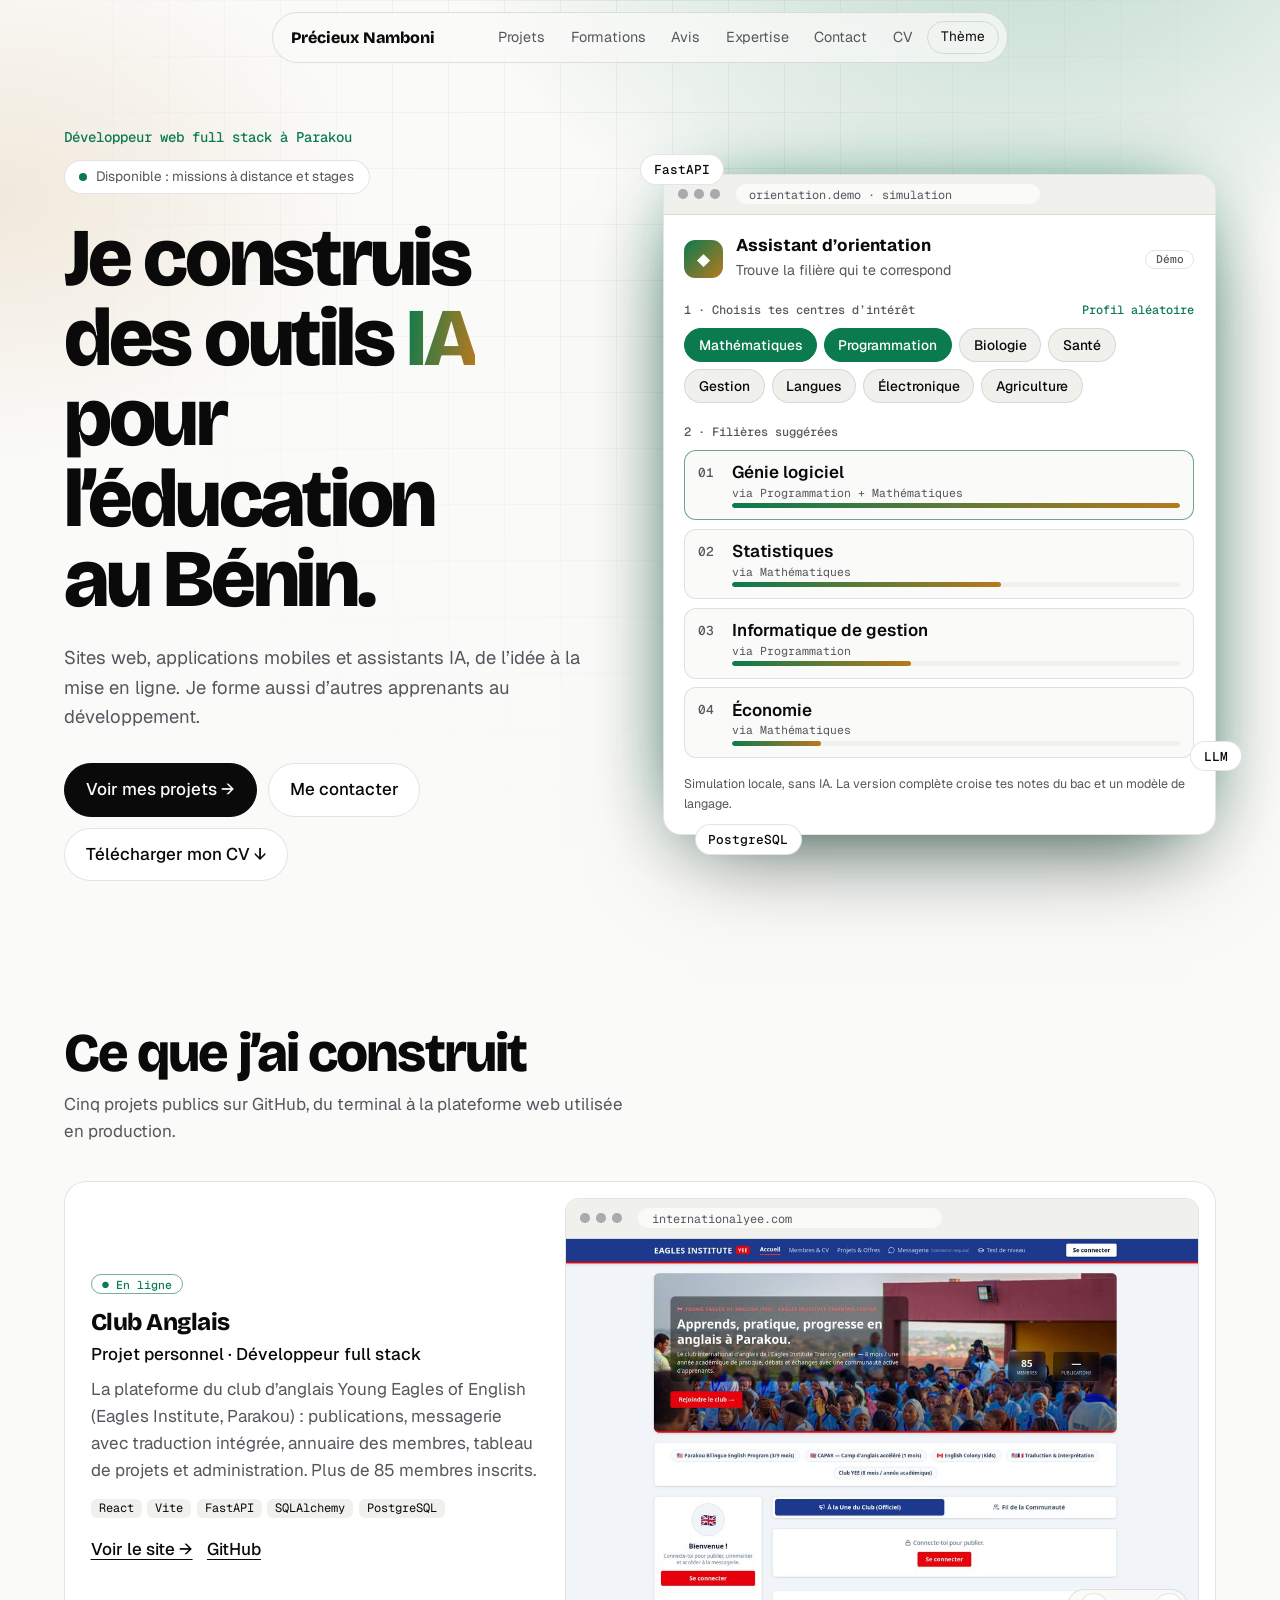
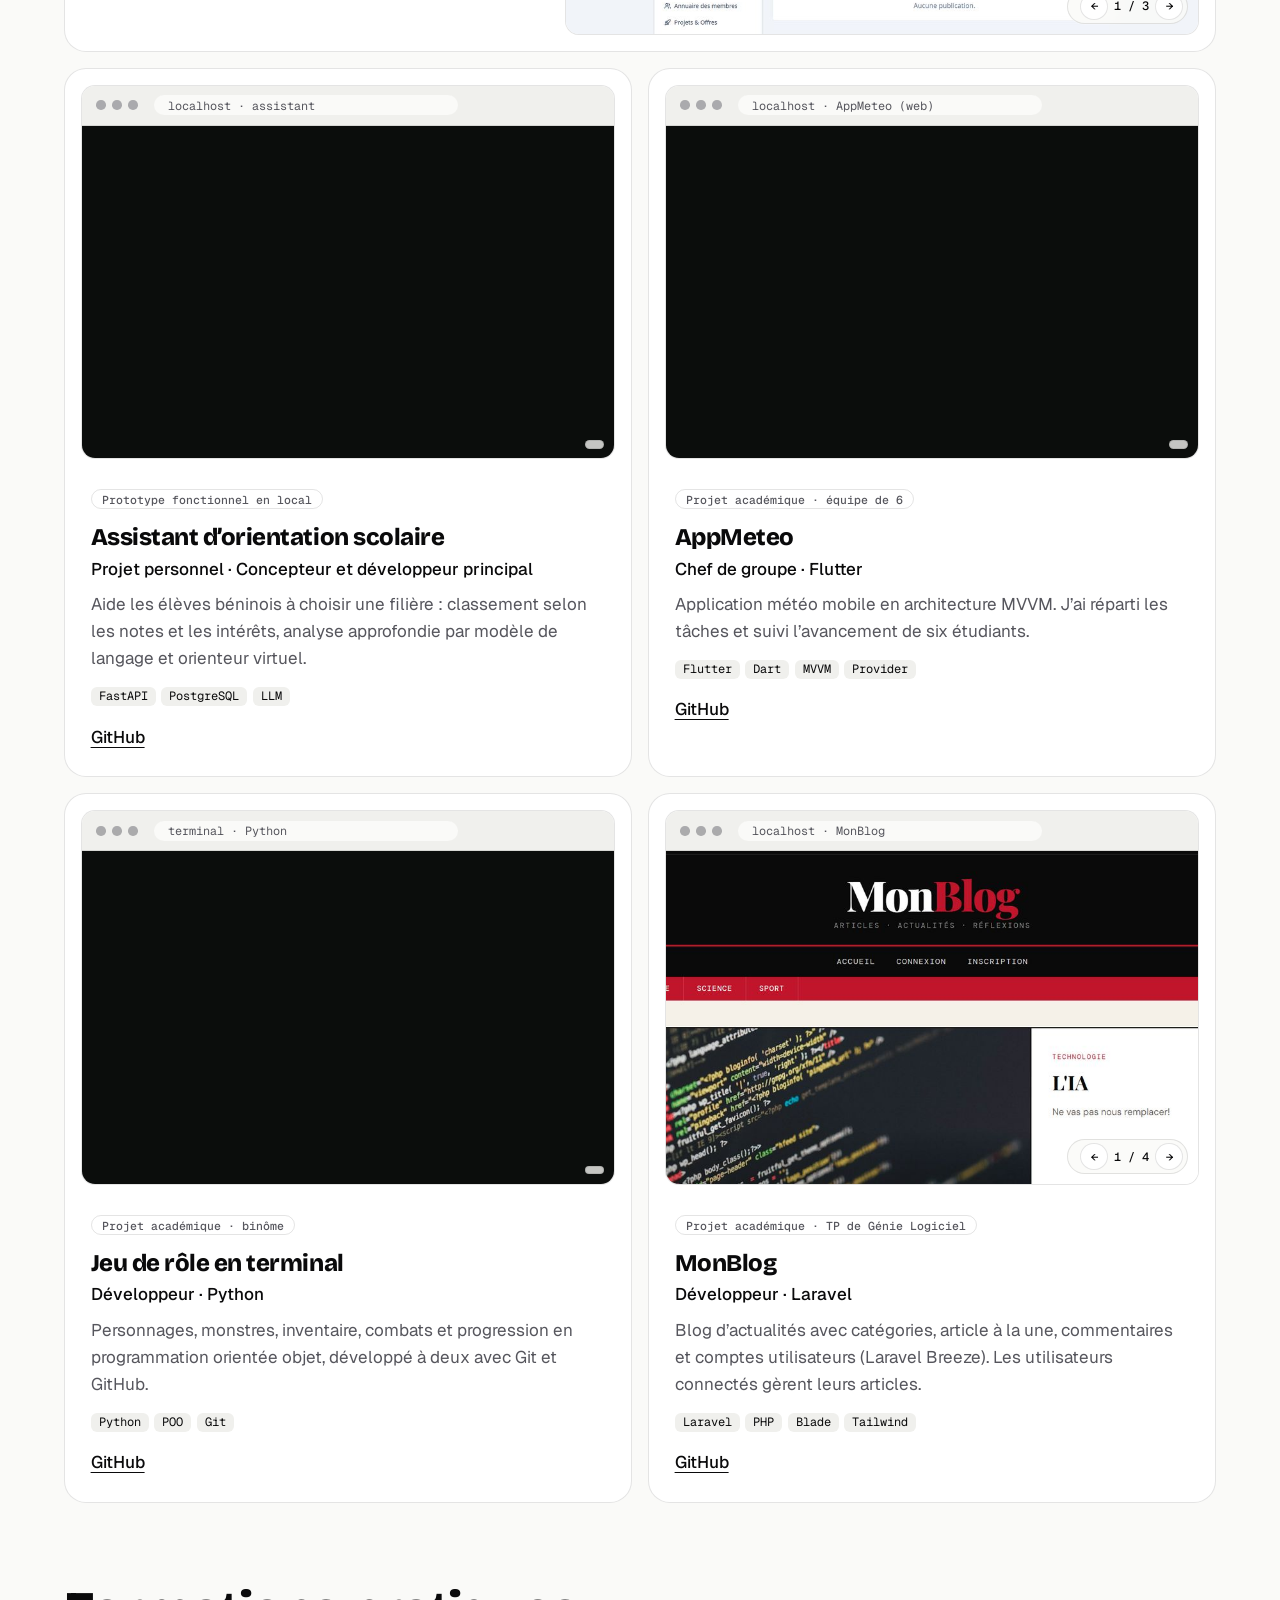
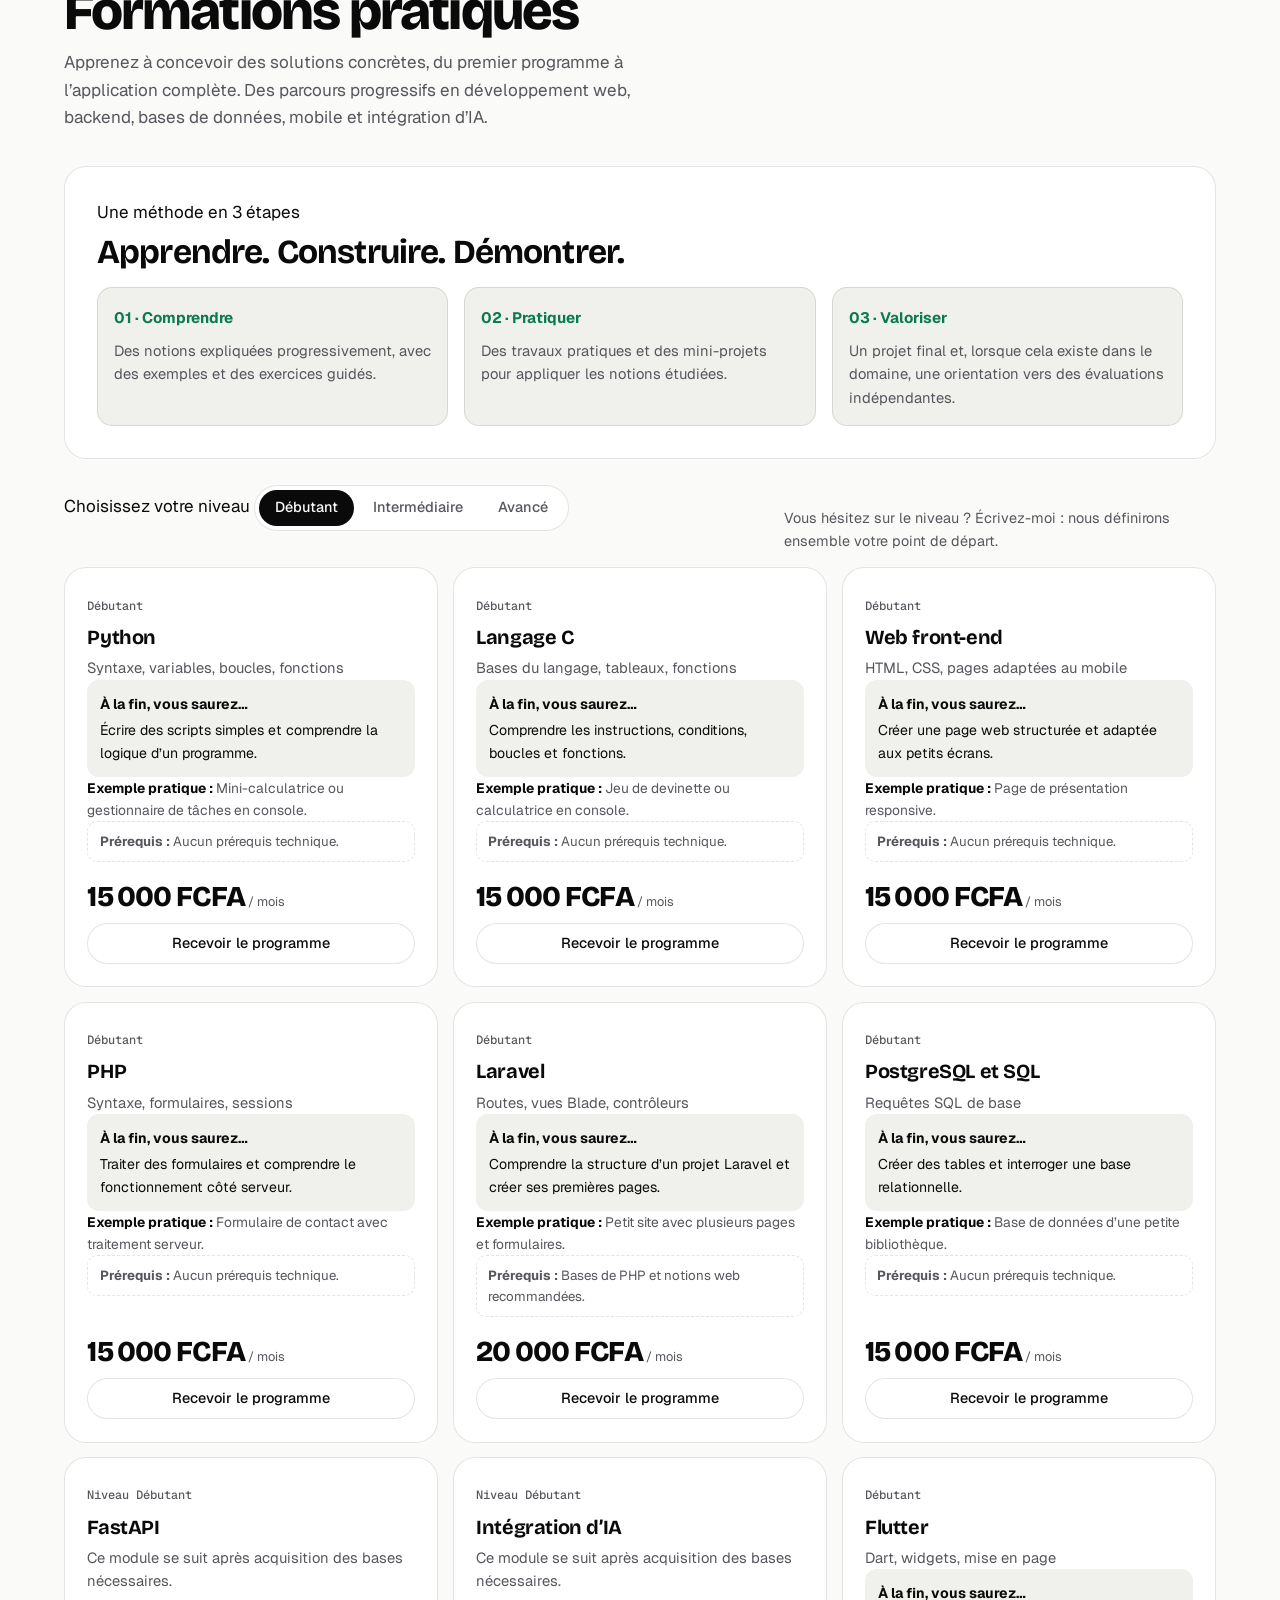
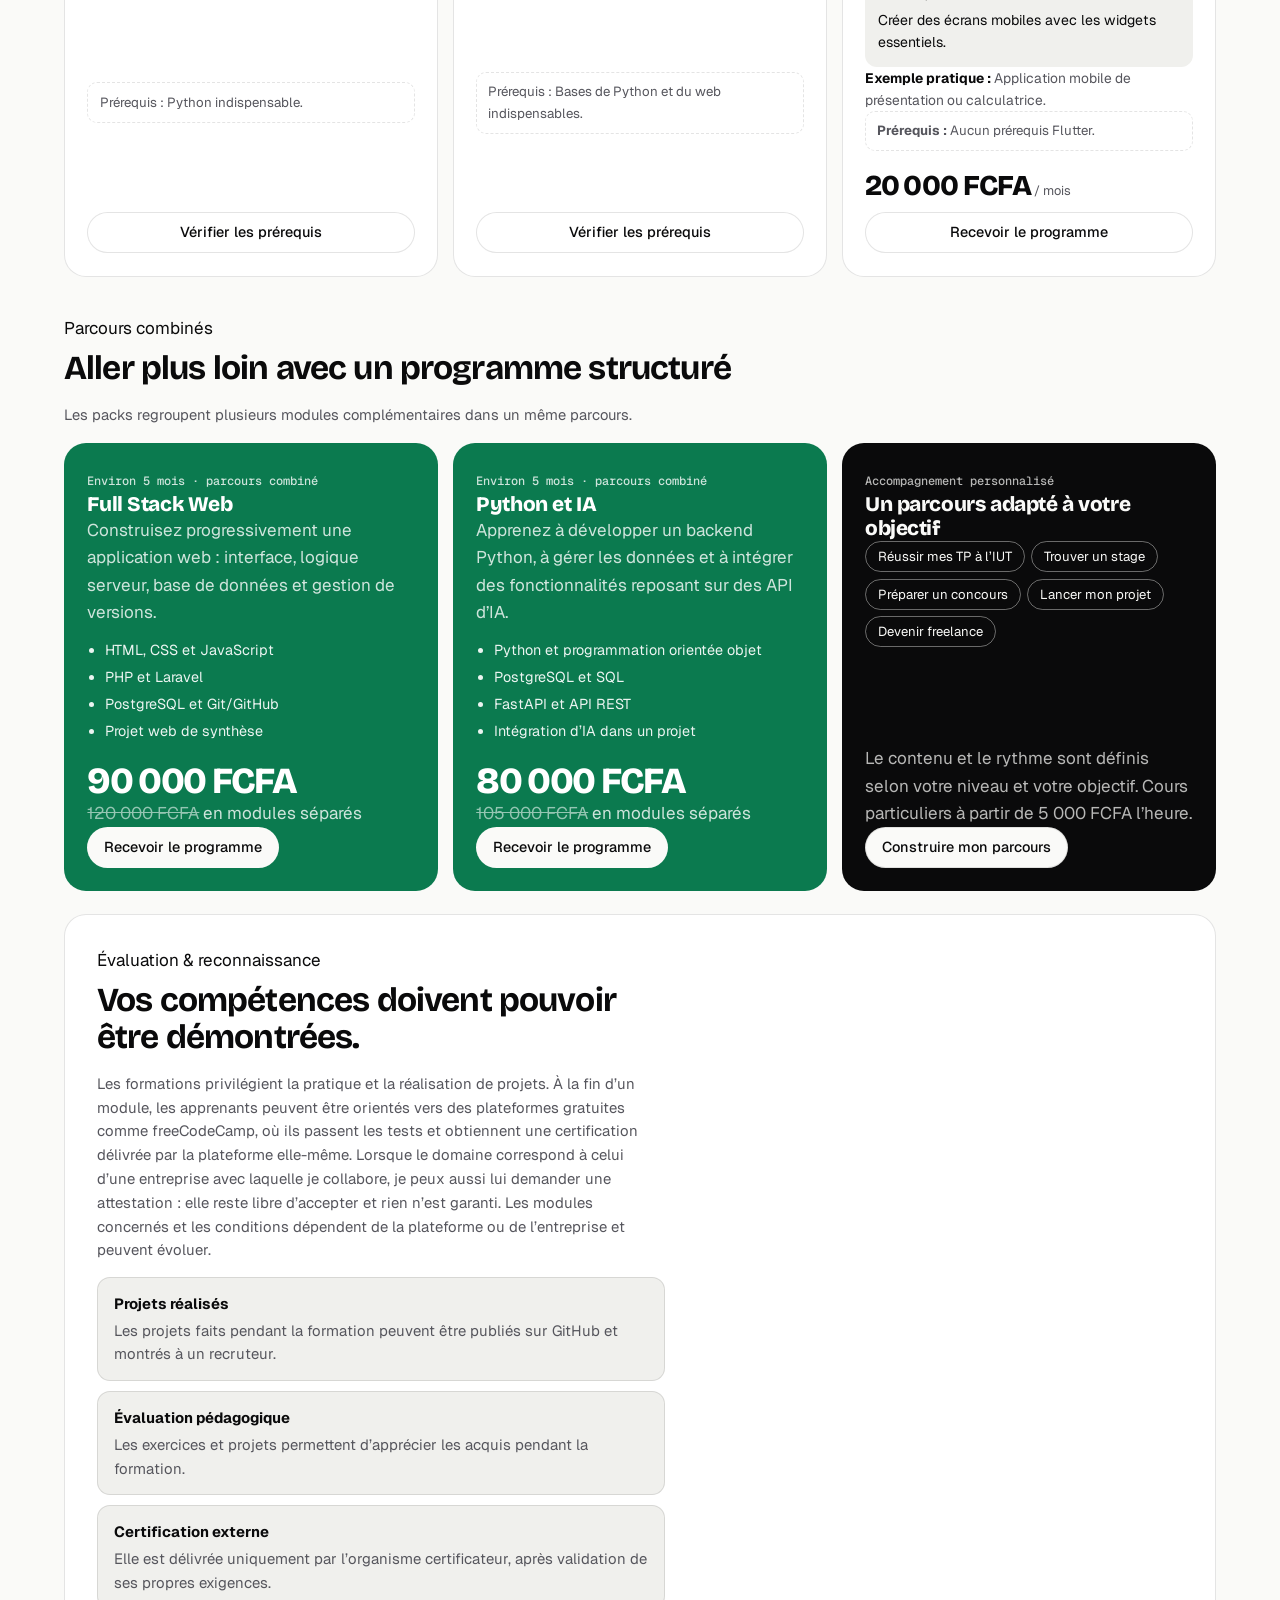
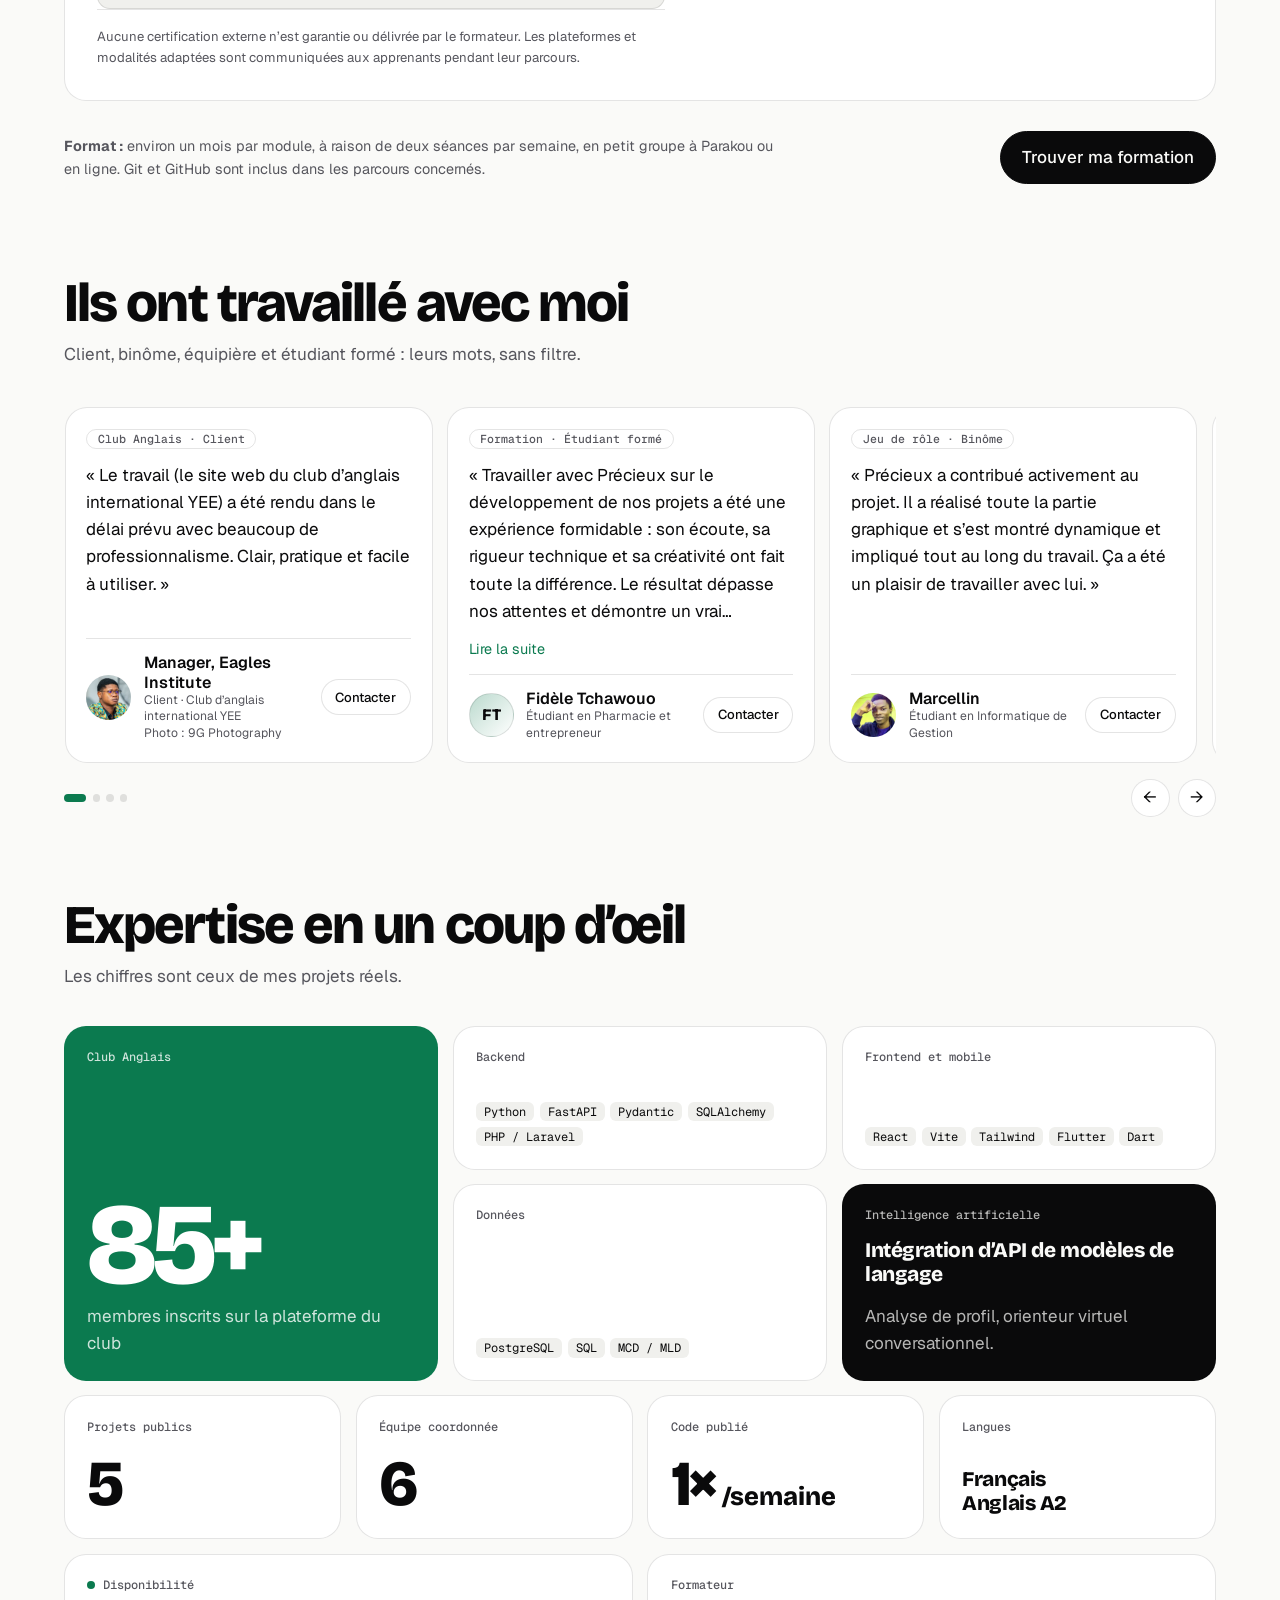
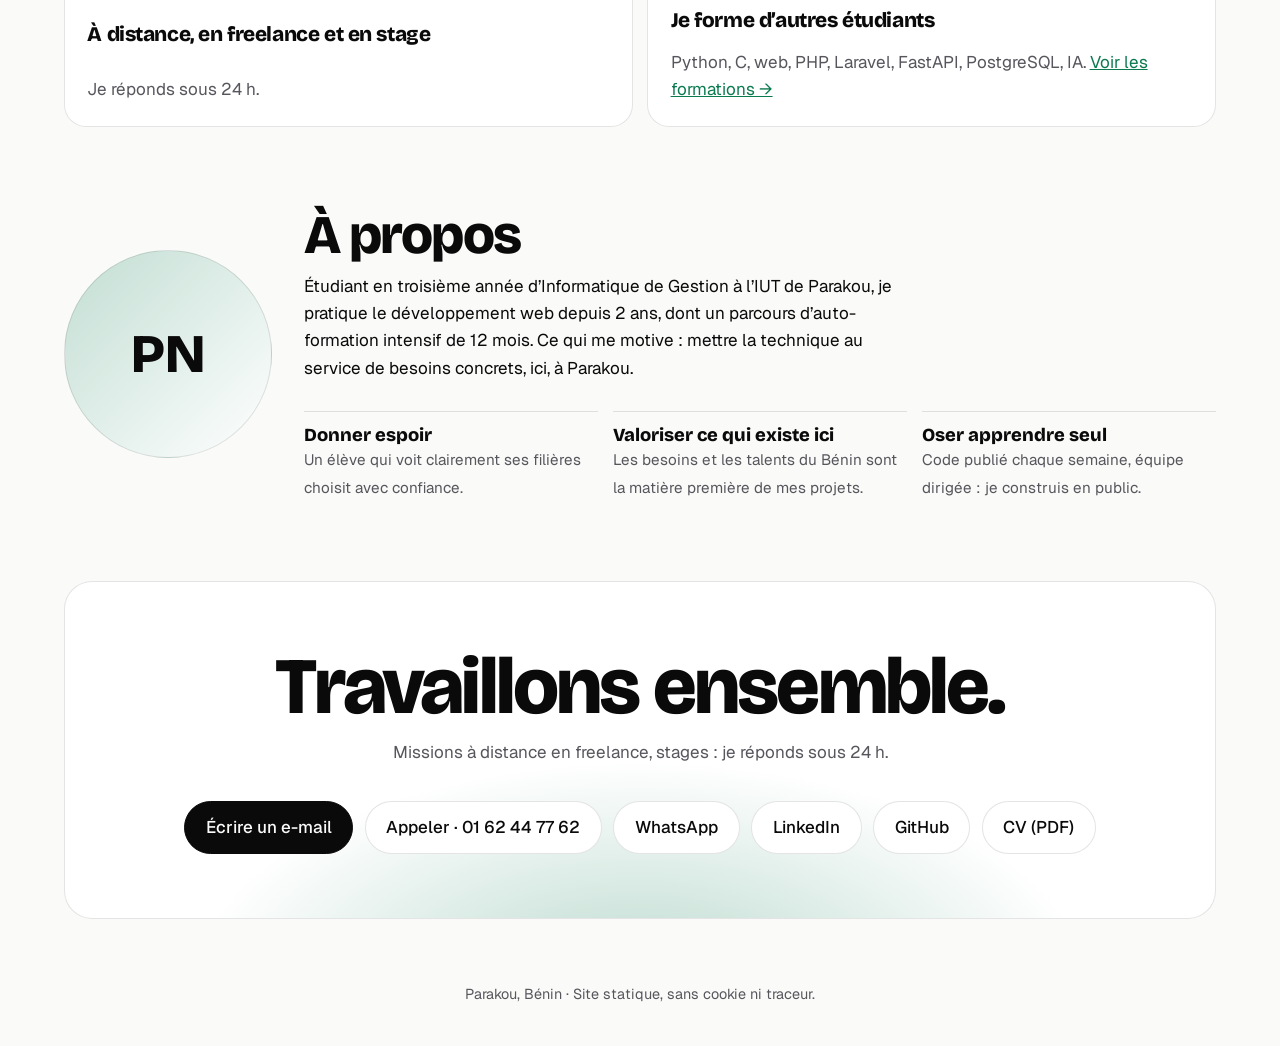
==== commit 184ca588: "Ajout du bouton CV, SEO (meta, JSON-LD, robots.txt, sitemap.xml)" ====
--- a/index.html
+++ b/index.html
@@ -15,6 +15,16 @@
 <meta property="og:description" content="Portfolio de Précieux Namboni, développeur Full Stack et formateur en développement web, backend, mobile et intégration IA à Parakou, Bénin.">
 <meta name="theme-color" content="#09090B">
 <link rel="icon" href="data:image/svg+xml,%3Csvg xmlns=%27http://www.w3.org/2000/svg%27 viewBox=%270 0 100 100%27%3E%3Ctext y=%27.9em%27 font-size=%2790%27%3E%E2%8C%A8%EF%B8%8F%3C/text%3E%3C/svg%3E">
+<link rel="canonical" href="https://precieux-namboni.netlify.app/">
+<meta name="robots" content="index, follow, max-image-preview:large">
+<meta property="og:locale" content="fr_FR">
+<meta property="og:site_name" content="Précieux Namboni">
+<meta property="og:url" content="https://precieux-namboni.netlify.app/">
+<meta property="og:image" content="https://precieux-namboni.netlify.app/assets/img/projet-01.jpg">
+<meta name="twitter:card" content="summary_large_image">
+<script type="application/ld+json">
+{"@context":"https://schema.org","@type":"Person","name":"Précieux Namboni","alternateName":["Namboni M'Bonkemou Précieux","Précieux Namboni M'Bonkemou","mbonpre"],"url":"https://precieux-namboni.netlify.app/","jobTitle":"Développeur Full Stack et formateur","description":"Développeur Full Stack, intégrateur de solutions IA et formateur en programmation à Parakou, Bénin.","address":{"@type":"PostalAddress","addressLocality":"Parakou","addressCountry":"BJ"},"alumniOf":{"@type":"CollegeOrUniversity","name":"IUT, Université de Parakou"},"knowsAbout":["Python","FastAPI","React","PostgreSQL","Laravel","Flutter","Intégration d'IA"],"sameAs":["https://github.com/mbonpre","https://www.linkedin.com/in/precieux-namboni-ab66843b9"]}
+</script>
 </head>
 <body>
 <div class="aurora" aria-hidden="true"></div>
@@ -23,7 +33,7 @@
 <header class="nav">
   <a class="brand" href="#top">Précieux Namboni</a>
   <button class="menu-toggle" id="menuToggle" type="button" aria-expanded="false" aria-controls="mainNav" aria-label="Ouvrir le menu"><span></span><span></span><span></span></button>
-  <nav id="mainNav" aria-label="Navigation principale"><a href="#projets">Projets</a><a class="keep" href="#formations">Formations</a><a href="#avis">Avis</a><a href="#expertise">Expertise</a><a class="keep" href="#contact">Contact</a><button id="theme" type="button" aria-label="Changer de thème">Thème</button></nav>
+  <nav id="mainNav" aria-label="Navigation principale"><a href="#projets">Projets</a><a class="keep" href="#formations">Formations</a><a href="#avis">Avis</a><a href="#expertise">Expertise</a><a class="keep" href="#contact">Contact</a><a href="assets/cv/CV_Namboni_Precieux.pdf" target="_blank" rel="noopener">CV</a><button id="theme" type="button" aria-label="Changer de thème">Thème</button></nav>
 </header>
 
 <main id="top">
@@ -34,7 +44,7 @@
     <p class="badge"><i class="dot"></i>Disponible&nbsp;: missions à distance et stages</p>
     <h1><span class="ln" style="--i:0">Je construis</span><span class="ln" style="--i:1">des outils <em>IA</em></span><span class="ln" style="--i:2">pour l’éducation</span><span class="ln" style="--i:3">au Bénin.</span></h1>
     <p class="sub">Sites web, applications mobiles et assistants IA, de l’idée à la mise en ligne. Je forme aussi d’autres apprenants au développement.</p>
-    <div class="cta"><a class="btn pri" href="#projets">Voir mes projets →</a><a class="btn" href="#contact">Me contacter</a></div>
+    <div class="cta"><a class="btn pri" href="#projets">Voir mes projets →</a><a class="btn" href="#contact">Me contacter</a><a class="btn" href="assets/cv/CV_Namboni_Precieux.pdf" target="_blank" rel="noopener" aria-label="Télécharger le CV de Précieux Namboni (PDF)">Télécharger mon CV ↓</a></div>
     
   </div>
 
@@ -252,7 +262,7 @@
   <div class="end rv">
     <h2>Travaillons ensemble.</h2>
     <p class="lead" style="margin-inline:auto">Missions à distance en freelance, stages&nbsp;: je réponds sous 24&nbsp;h.</p>
-    <div class="cta"><a class="btn pri" id="mail" href="#contact">Écrire un e-mail</a><a class="btn" id="tel" href="#contact">Appeler</a><a class="btn" id="wa" href="#contact" rel="noopener">WhatsApp</a><a class="btn" href="https://www.linkedin.com/in/precieux-namboni-ab66843b9" rel="noopener">LinkedIn</a><a class="btn" href="https://github.com/mbonpre" rel="noopener">GitHub</a></div>
+    <div class="cta"><a class="btn pri" id="mail" href="#contact">Écrire un e-mail</a><a class="btn" id="tel" href="#contact">Appeler</a><a class="btn" id="wa" href="#contact" rel="noopener">WhatsApp</a><a class="btn" href="https://www.linkedin.com/in/precieux-namboni-ab66843b9" rel="noopener">LinkedIn</a><a class="btn" href="https://github.com/mbonpre" rel="noopener">GitHub</a><a class="btn" href="assets/cv/CV_Namboni_Precieux.pdf" target="_blank" rel="noopener">CV (PDF)</a></div>
   </div>
 </section>
 </div>
--- a/css/style.css
+++ b/css/style.css
@@ -233,8 +233,8 @@
  h1{font-size:clamp(2.2rem,9.6vw,2.9rem);margin-bottom:1rem}
  .sub{font-size:1.02rem;margin-bottom:1.2rem}
  section{padding-top:3rem}
- .training-steps{grid-template-columns:repeat(3,1fr);gap:.5rem}
- .training-steps p{display:none}.training-steps article{padding:.6rem .7rem}
+ .training-steps{display:flex;overflow-x:auto;scroll-snap-type:x mandatory;gap:.7rem;margin-inline:-1rem;padding:.2rem 1rem .8rem;scrollbar-width:none}
+ .training-steps::-webkit-scrollbar{display:none}.training-steps>*{flex:0 0 80%;scroll-snap-align:start}
  .training-intro{padding:1rem}.training-intro h3{font-size:1.25rem;margin-bottom:.3rem}
  .packs-heading{margin:1.4rem 0 .6rem}
  .fgrid,.packs{display:flex;overflow-x:auto;scroll-snap-type:x mandatory;gap:.8rem;margin-inline:-1.25rem;padding:.2rem 1.25rem 1rem;scrollbar-width:none}
@@ -242,9 +242,26 @@
  .fgrid>.tile{flex:0 0 76%;scroll-snap-align:start;min-height:14rem}
  .packs>.tile{flex:0 0 84%;scroll-snap-align:start}
  .cert-box{padding:1rem}
- .card .ctext p:not(.role){display:-webkit-box;-webkit-line-clamp:4;-webkit-box-orient:vertical;overflow:hidden}
+ .card .ctext p.clamp{display:-webkit-box;-webkit-line-clamp:4;-webkit-box-orient:vertical;overflow:hidden}
+ .readmore{display:block;background:none;border:0;color:var(--ac);font-weight:500;padding:.2rem 0;margin:0 0 .6rem;cursor:pointer}
+ .end .cta{flex-direction:column}.end .cta .btn{width:100%;justify-content:center}
  .track figure{aspect-ratio:16/9}
  .mbar{display:flex;position:fixed;left:0;right:0;bottom:0;z-index:30;gap:.6rem;padding:.6rem .9rem calc(.6rem + env(safe-area-inset-bottom,0px));background:color-mix(in srgb,var(--bg) 84%,transparent);-webkit-backdrop-filter:blur(14px);backdrop-filter:blur(14px);border-top:1px solid var(--bd)}
  .mbar .btn{flex:1;justify-content:center;padding:.65rem .8rem}
  body{padding-bottom:4.6rem}
 }
+
+/* ===== indices visuels : ce qui est cliquable ou glissable ===== */
+.swipehint{display:none}
+@keyframes nudge{50%{box-shadow:0 0 0 .35rem color-mix(in srgb,var(--ac) 22%,transparent)}}
+@keyframes nudgex{50%{transform:translateX(5px)}}
+@media(max-width:55.99rem){
+ .cert-box summary{list-style:none;display:flex;align-items:center;justify-content:space-between;gap:1rem;padding:.8rem 1rem;border:1px solid var(--ac);border-radius:14px;background:color-mix(in srgb,var(--ac) 10%,transparent);font-weight:600;cursor:pointer;margin-bottom:.8rem}
+ .cert-box summary::-webkit-details-marker{display:none}
+ .cert-box summary::after{content:"Voir \2304";flex:none;font:500 .85rem var(--mono);color:var(--ac);white-space:nowrap}
+ .cert-box details[open] summary::after{content:"Masquer \2303"}
+ .cert-box details:not([open]) summary{animation:nudge 1.6s ease-in-out .8s 2}
+ .swipehint{display:flex;align-items:center;gap:.4rem;font:500 .78rem var(--mono);color:var(--mut);margin:.1rem 0 .5rem}
+ .swipehint i{font-style:normal;animation:nudgex 1.4s ease-in-out infinite}
+ .swipehint.gone{display:none}
+}
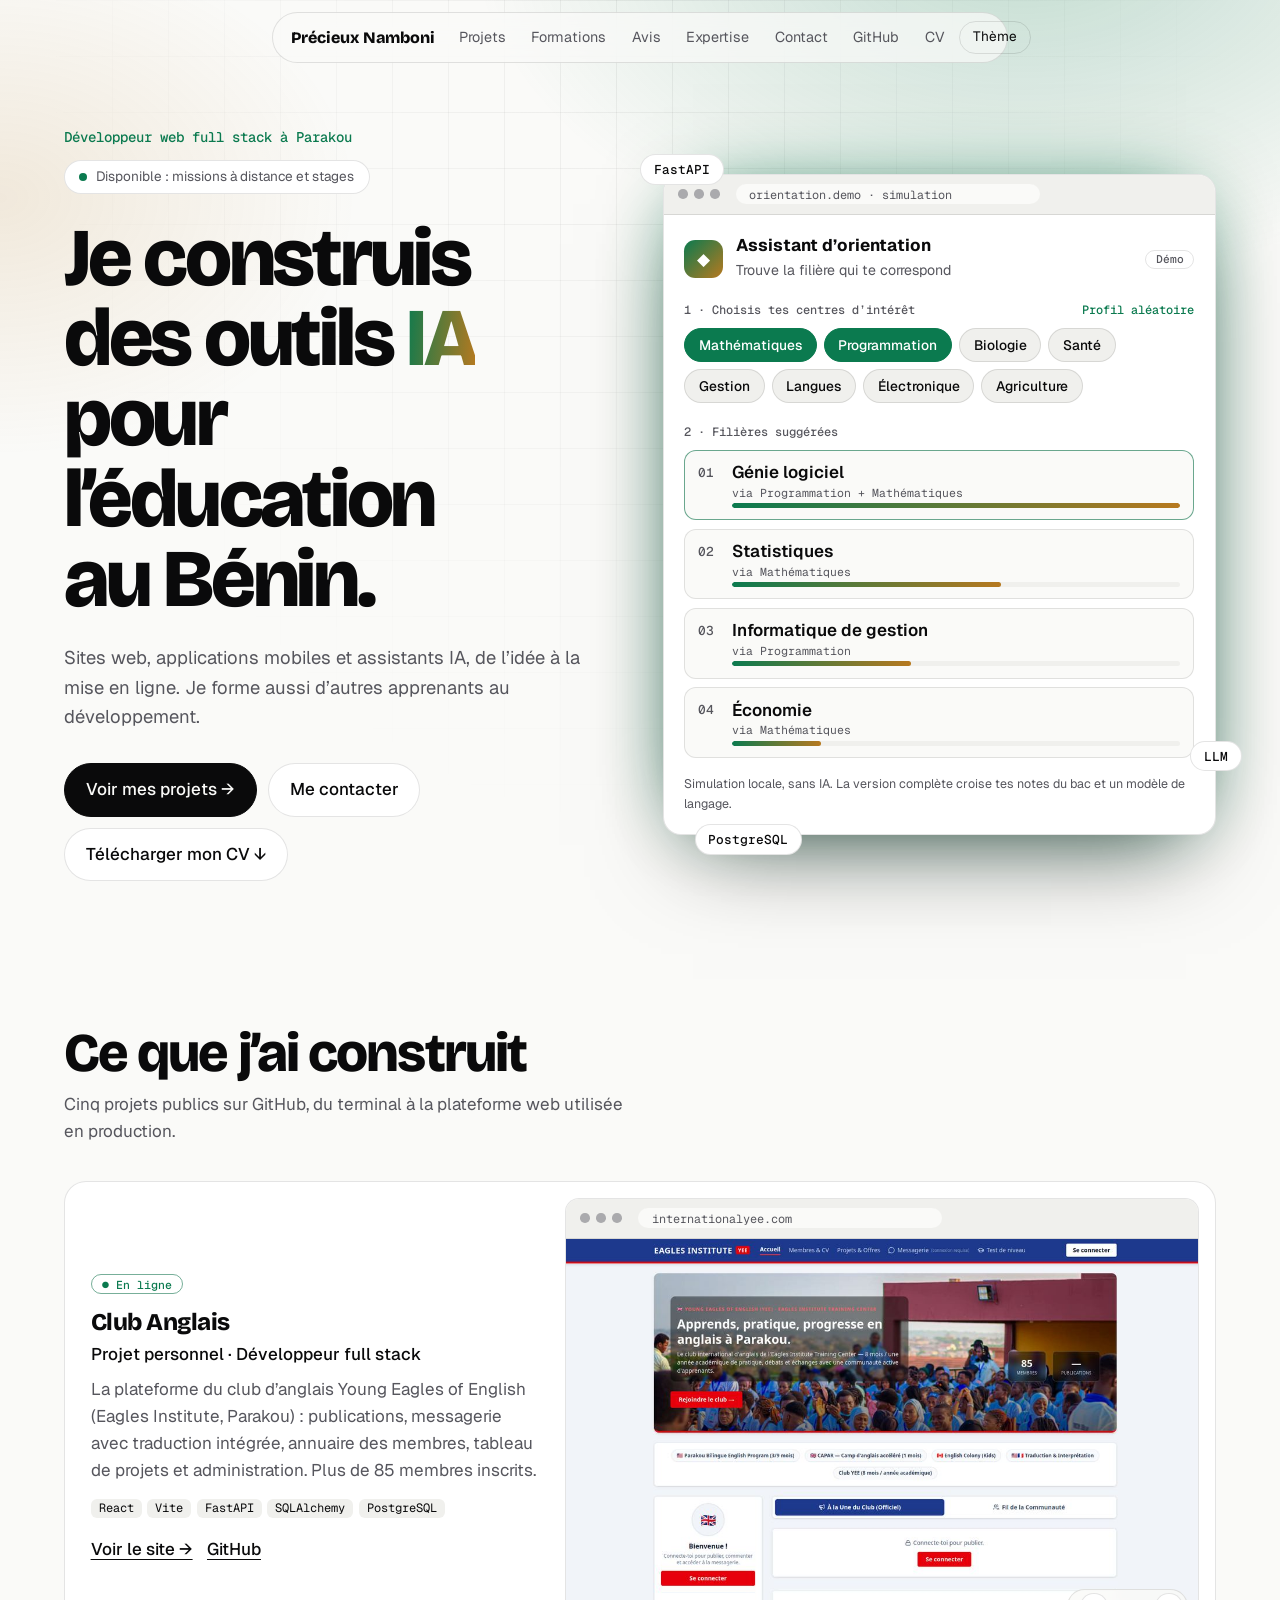
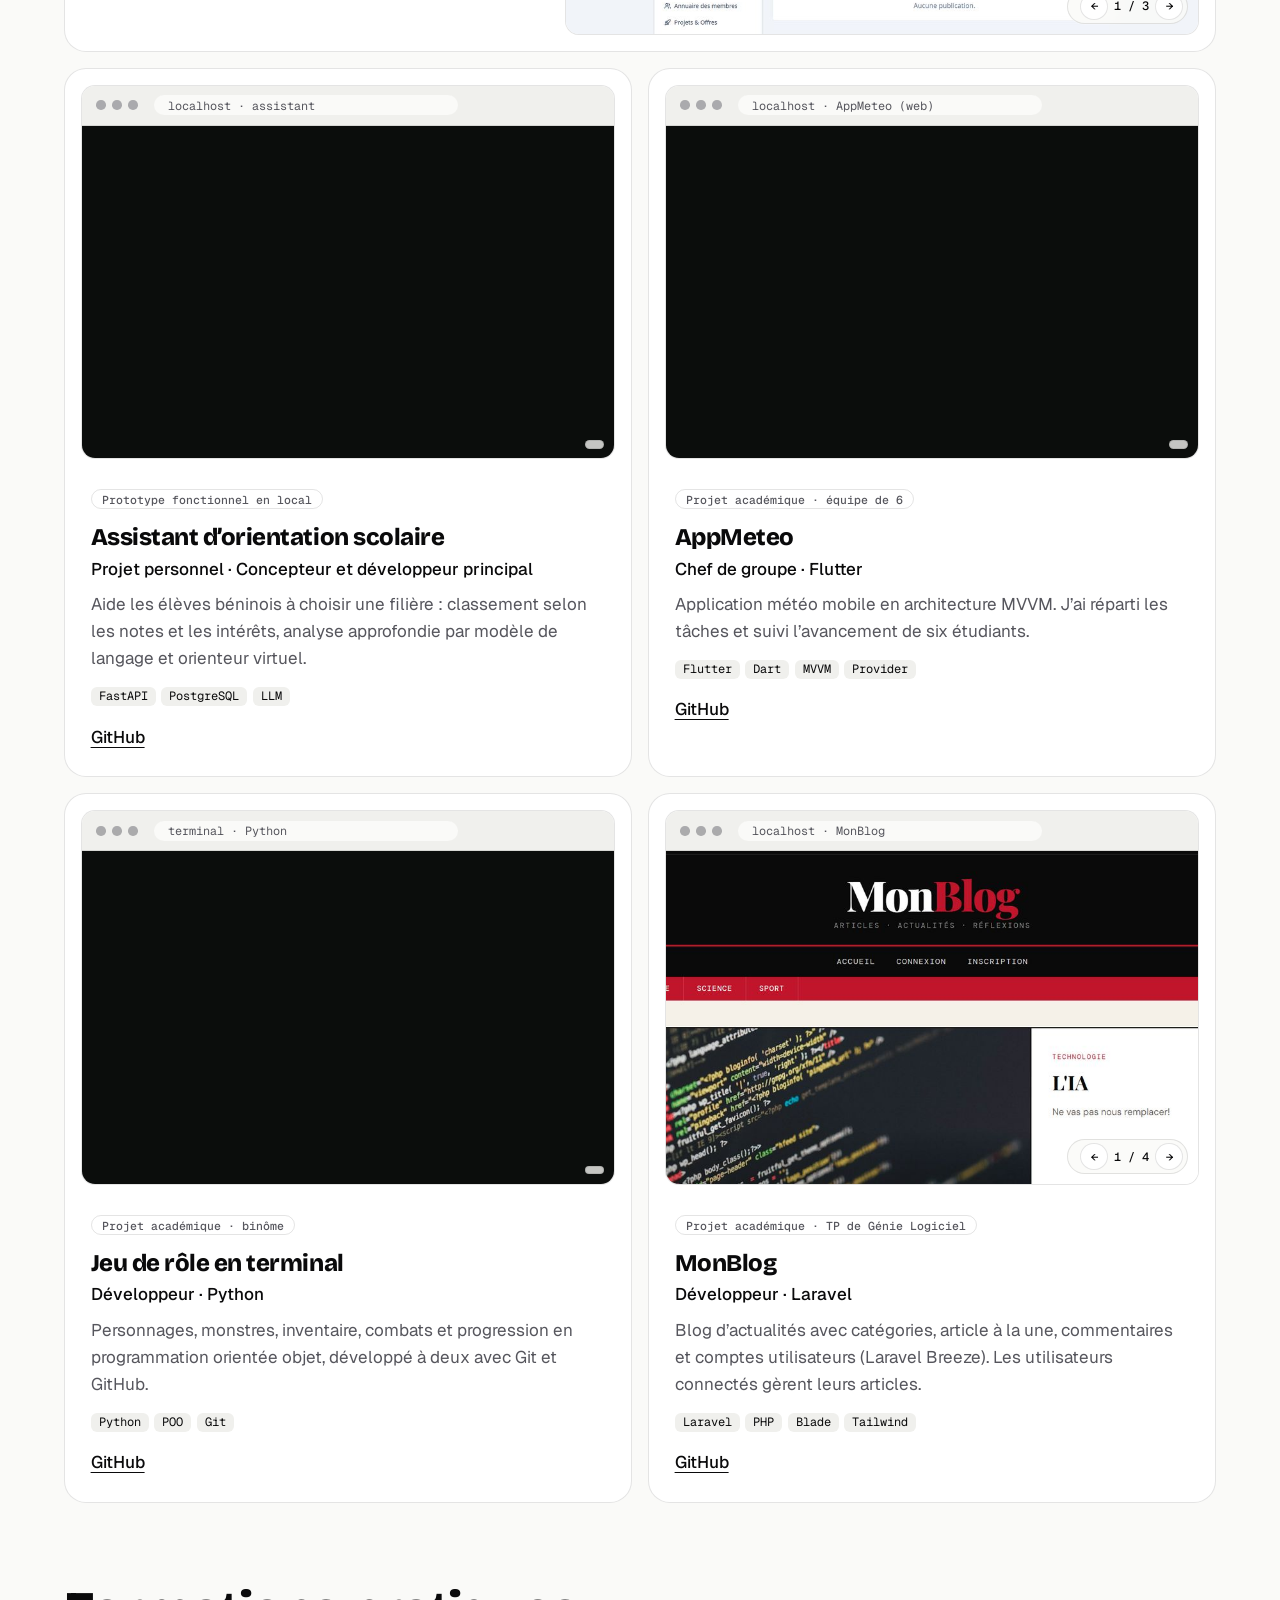
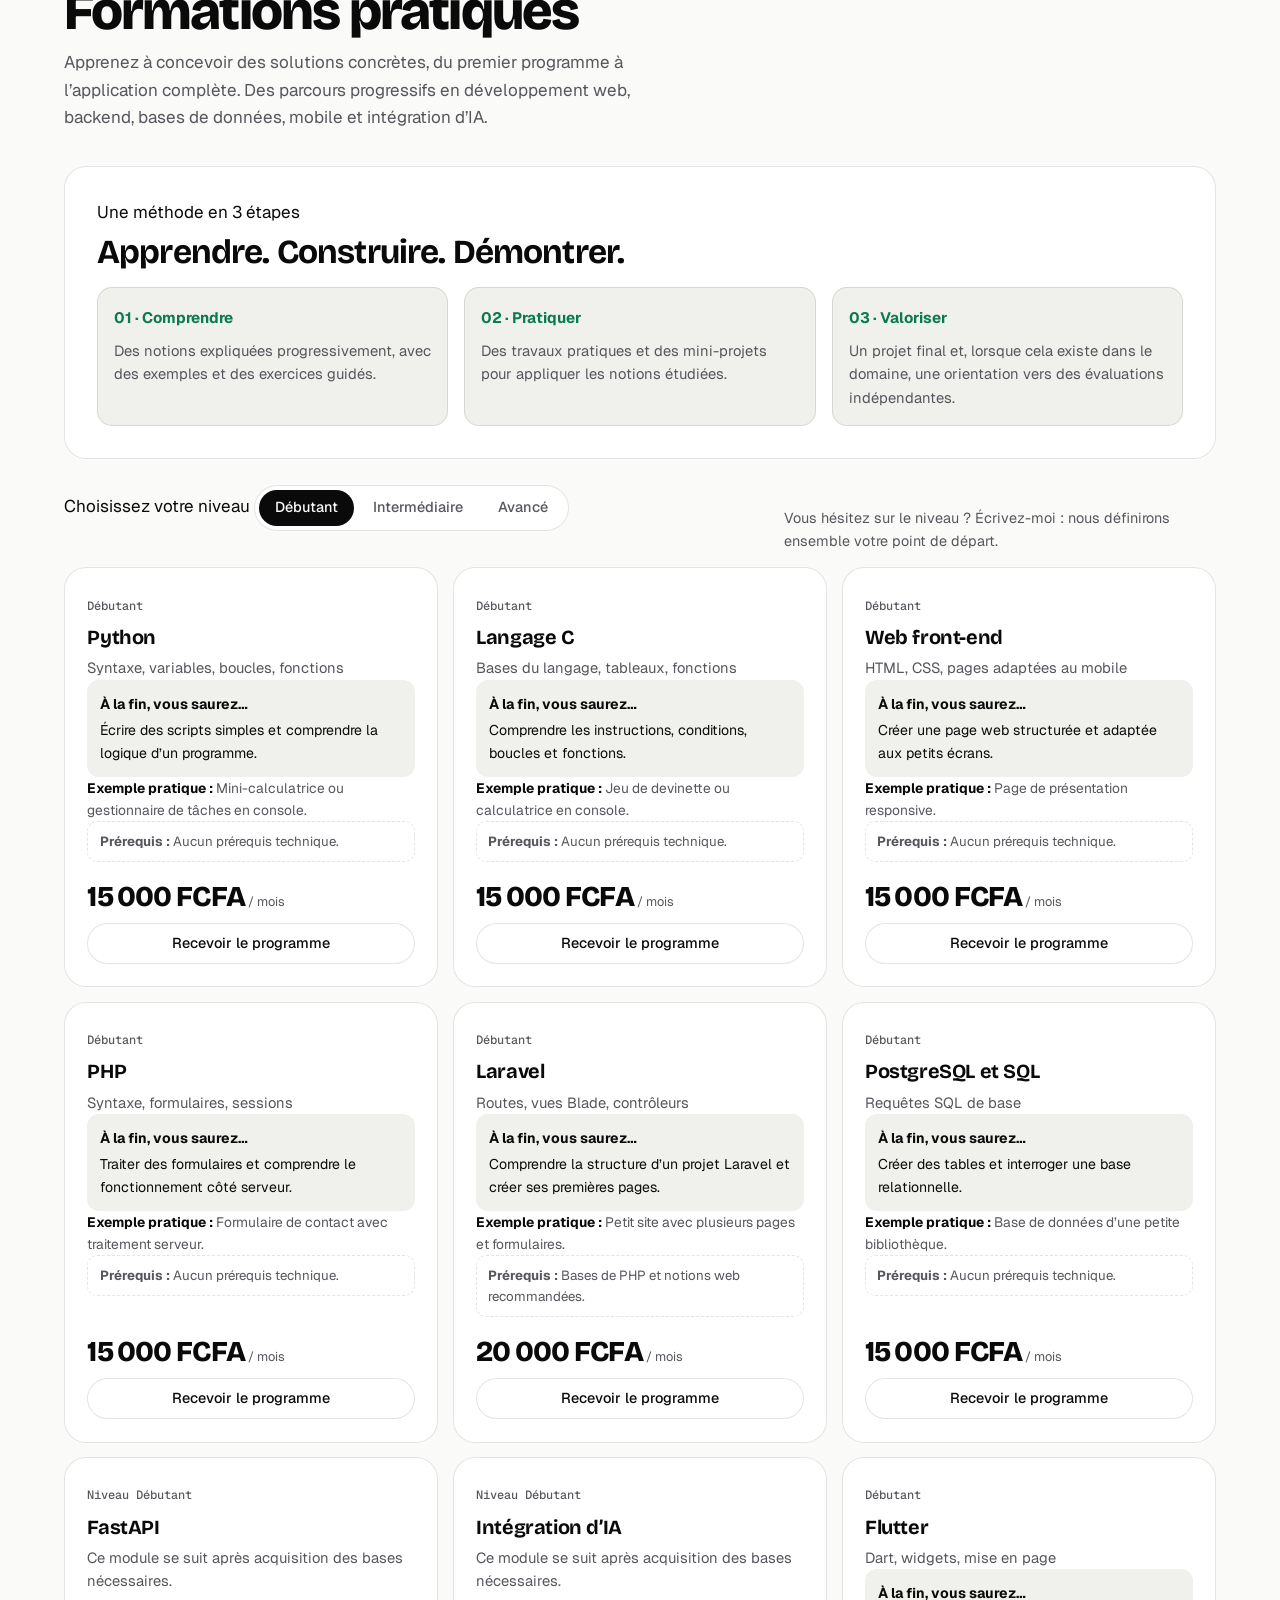
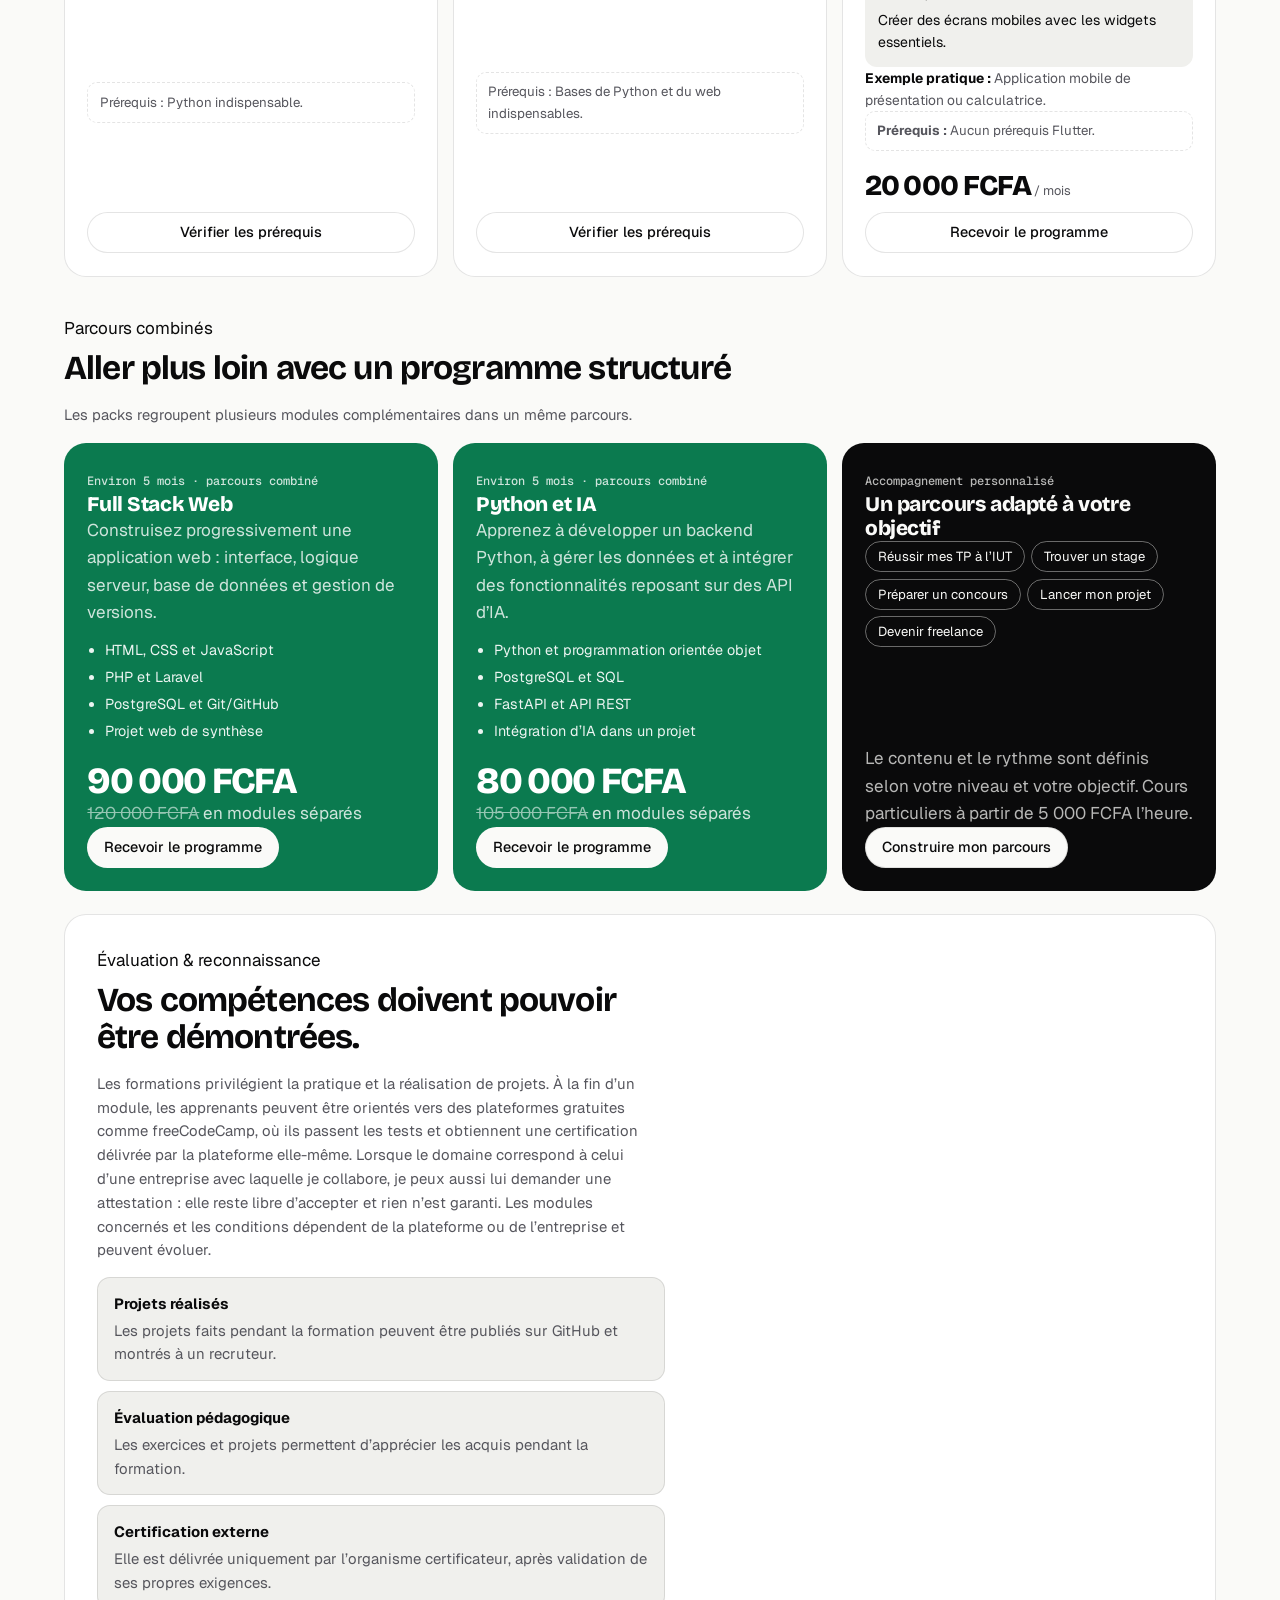
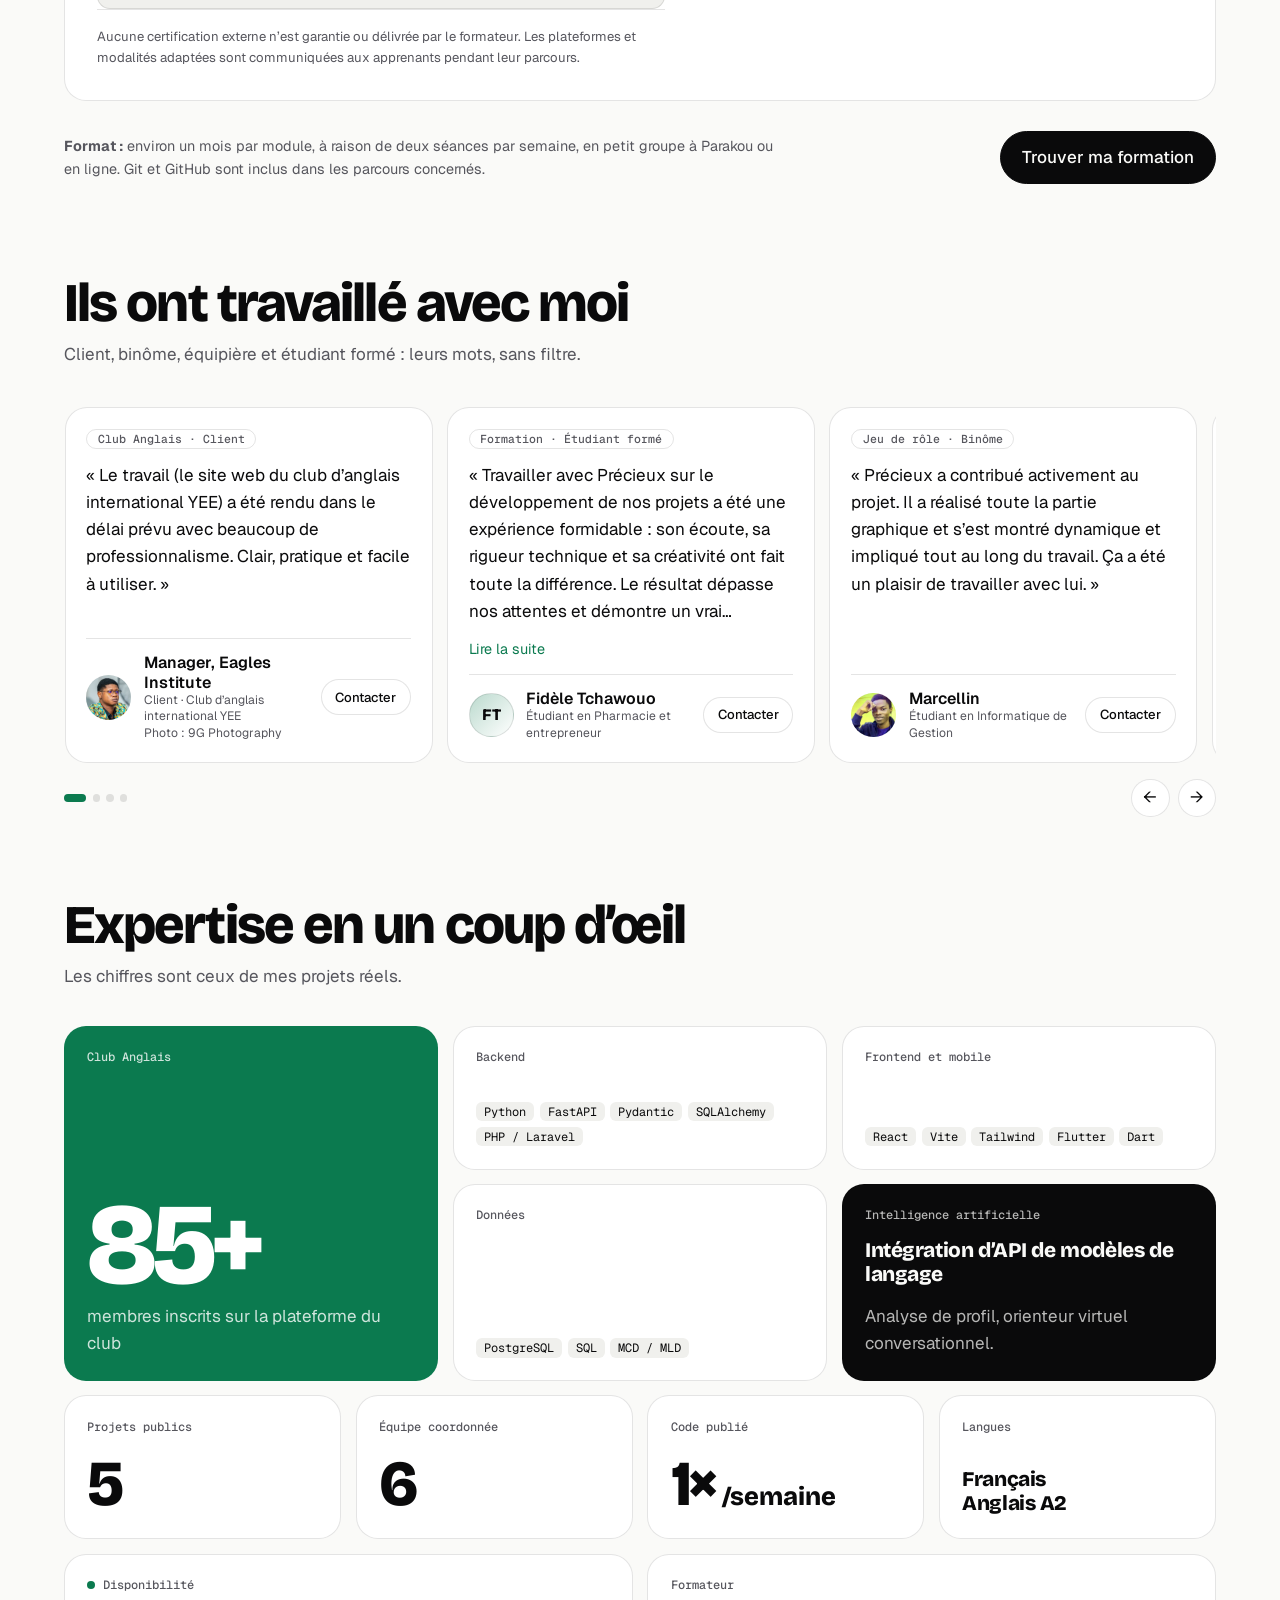
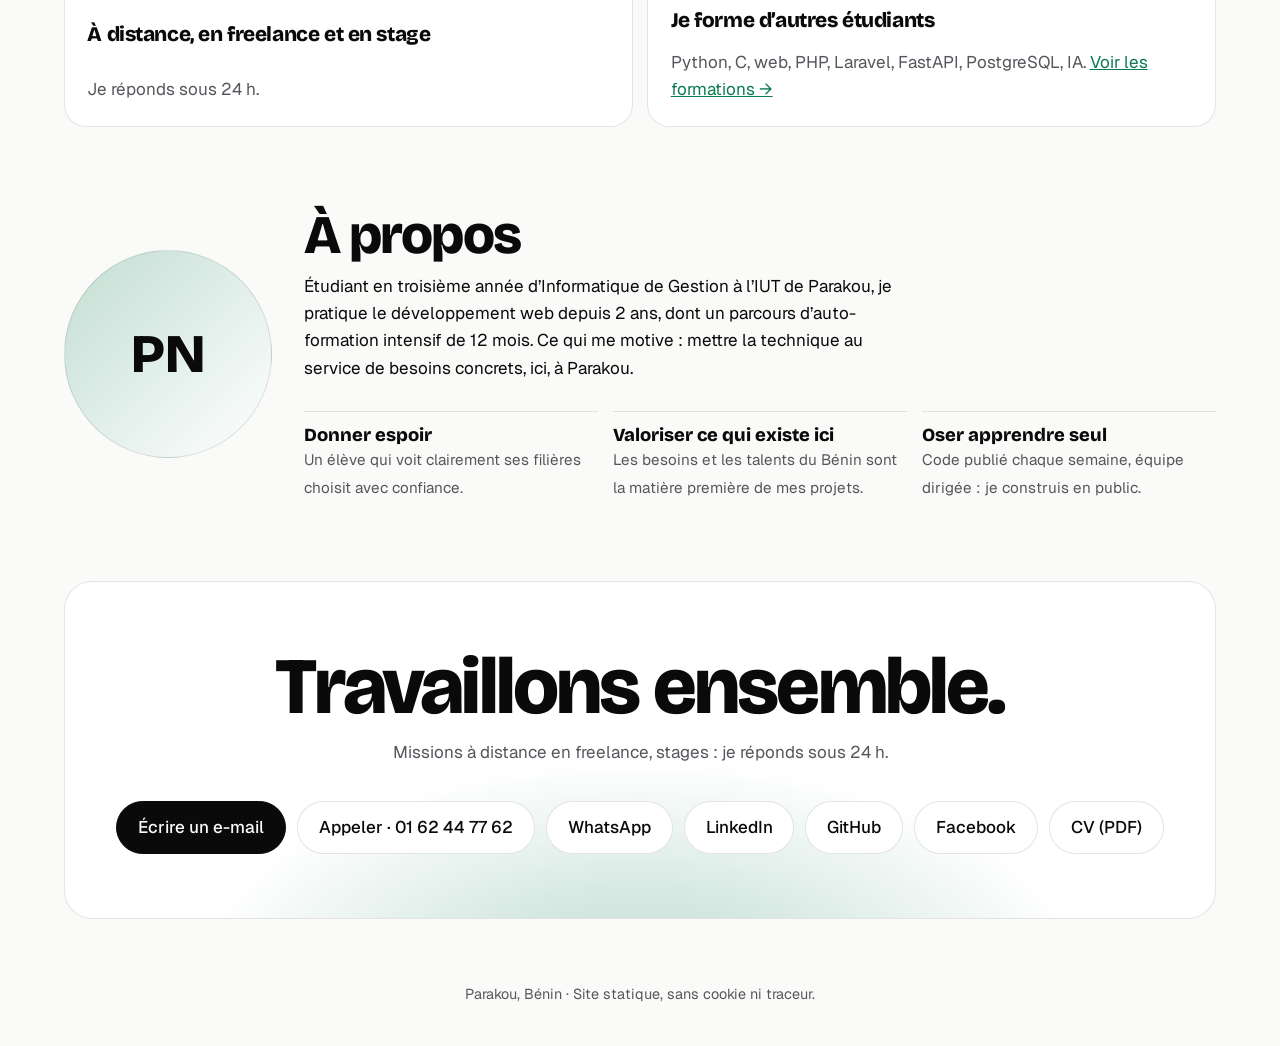
==== commit 7ad8bab7: "Ajout du lien GitHub dans la navigation et du lien Facebook" ====
--- a/index.html
+++ b/index.html
@@ -23,8 +23,10 @@
 <meta property="og:image" content="https://precieux-namboni.netlify.app/assets/img/projet-01.jpg">
 <meta name="twitter:card" content="summary_large_image">
 <script type="application/ld+json">
-{"@context":"https://schema.org","@type":"Person","name":"Précieux Namboni","alternateName":["Namboni M'Bonkemou Précieux","Précieux Namboni M'Bonkemou","mbonpre"],"url":"https://precieux-namboni.netlify.app/","jobTitle":"Développeur Full Stack et formateur","description":"Développeur Full Stack, intégrateur de solutions IA et formateur en programmation à Parakou, Bénin.","address":{"@type":"PostalAddress","addressLocality":"Parakou","addressCountry":"BJ"},"alumniOf":{"@type":"CollegeOrUniversity","name":"IUT, Université de Parakou"},"knowsAbout":["Python","FastAPI","React","PostgreSQL","Laravel","Flutter","Intégration d'IA"],"sameAs":["https://github.com/mbonpre","https://www.linkedin.com/in/precieux-namboni-ab66843b9"]}
+{"@context":"https://schema.org","@type":"Person","name":"Précieux Namboni","alternateName":["Namboni M'Bonkemou Précieux","Précieux Namboni M'Bonkemou","mbonpre"],"url":"https://precieux-namboni.netlify.app/","jobTitle":"Développeur Full Stack et formateur","description":"Développeur Full Stack, intégrateur de solutions IA et formateur en programmation à Parakou, Bénin.","address":{"@type":"PostalAddress","addressLocality":"Parakou","addressCountry":"BJ"},"alumniOf":{"@type":"CollegeOrUniversity","name":"IUT, Université de Parakou"},"knowsAbout":["Python","FastAPI","React","PostgreSQL","Laravel","Flutter","Intégration d'IA"],"sameAs":["https://github.com/mbonpre","https://www.linkedin.com/in/precieux-namboni-ab66843b9","https://www.facebook.com/share/1AAg3Xg6MP/"]}
 </script>
+<meta name="google-site-verification" content="wy5coAqUuuPuoF_typWkQSgeFsa2c9cT7rDTMpywtSc">
+<meta name="google-site-verification" content="wy5coAqUuuPuoF_typWkQSgeFsa2c9cT7rDTMpywtSc" />
 </head>
 <body>
 <div class="aurora" aria-hidden="true"></div>
@@ -33,7 +35,7 @@
 <header class="nav">
   <a class="brand" href="#top">Précieux Namboni</a>
   <button class="menu-toggle" id="menuToggle" type="button" aria-expanded="false" aria-controls="mainNav" aria-label="Ouvrir le menu"><span></span><span></span><span></span></button>
-  <nav id="mainNav" aria-label="Navigation principale"><a href="#projets">Projets</a><a class="keep" href="#formations">Formations</a><a href="#avis">Avis</a><a href="#expertise">Expertise</a><a class="keep" href="#contact">Contact</a><a href="assets/cv/CV_Namboni_Precieux.pdf" target="_blank" rel="noopener">CV</a><button id="theme" type="button" aria-label="Changer de thème">Thème</button></nav>
+  <nav id="mainNav" aria-label="Navigation principale"><a href="#projets">Projets</a><a class="keep" href="#formations">Formations</a><a href="#avis">Avis</a><a href="#expertise">Expertise</a><a class="keep" href="#contact">Contact</a><a href="https://github.com/mbonpre" target="_blank" rel="noopener">GitHub</a><a href="assets/cv/CV_Namboni_Precieux.pdf" target="_blank" rel="noopener">CV</a><button id="theme" type="button" aria-label="Changer de thème">Thème</button></nav>
 </header>
 
 <main id="top">
@@ -262,7 +264,7 @@
   <div class="end rv">
     <h2>Travaillons ensemble.</h2>
     <p class="lead" style="margin-inline:auto">Missions à distance en freelance, stages&nbsp;: je réponds sous 24&nbsp;h.</p>
-    <div class="cta"><a class="btn pri" id="mail" href="#contact">Écrire un e-mail</a><a class="btn" id="tel" href="#contact">Appeler</a><a class="btn" id="wa" href="#contact" rel="noopener">WhatsApp</a><a class="btn" href="https://www.linkedin.com/in/precieux-namboni-ab66843b9" rel="noopener">LinkedIn</a><a class="btn" href="https://github.com/mbonpre" rel="noopener">GitHub</a><a class="btn" href="assets/cv/CV_Namboni_Precieux.pdf" target="_blank" rel="noopener">CV (PDF)</a></div>
+    <div class="cta"><a class="btn pri" id="mail" href="#contact">Écrire un e-mail</a><a class="btn" id="tel" href="#contact">Appeler</a><a class="btn" id="wa" href="#contact" rel="noopener">WhatsApp</a><a class="btn" href="https://www.linkedin.com/in/precieux-namboni-ab66843b9" rel="noopener">LinkedIn</a><a class="btn" href="https://github.com/mbonpre" rel="noopener">GitHub</a><a class="btn" href="https://www.facebook.com/share/1AAg3Xg6MP/" target="_blank" rel="noopener">Facebook</a><a class="btn" href="assets/cv/CV_Namboni_Precieux.pdf" target="_blank" rel="noopener">CV (PDF)</a></div>
   </div>
 </section>
 </div>
@@ -277,4 +279,4 @@
 <script src="js/photos.js" defer></script>
 <script src="js/stats.js" defer></script>
 </body>
-</html>
+</html>
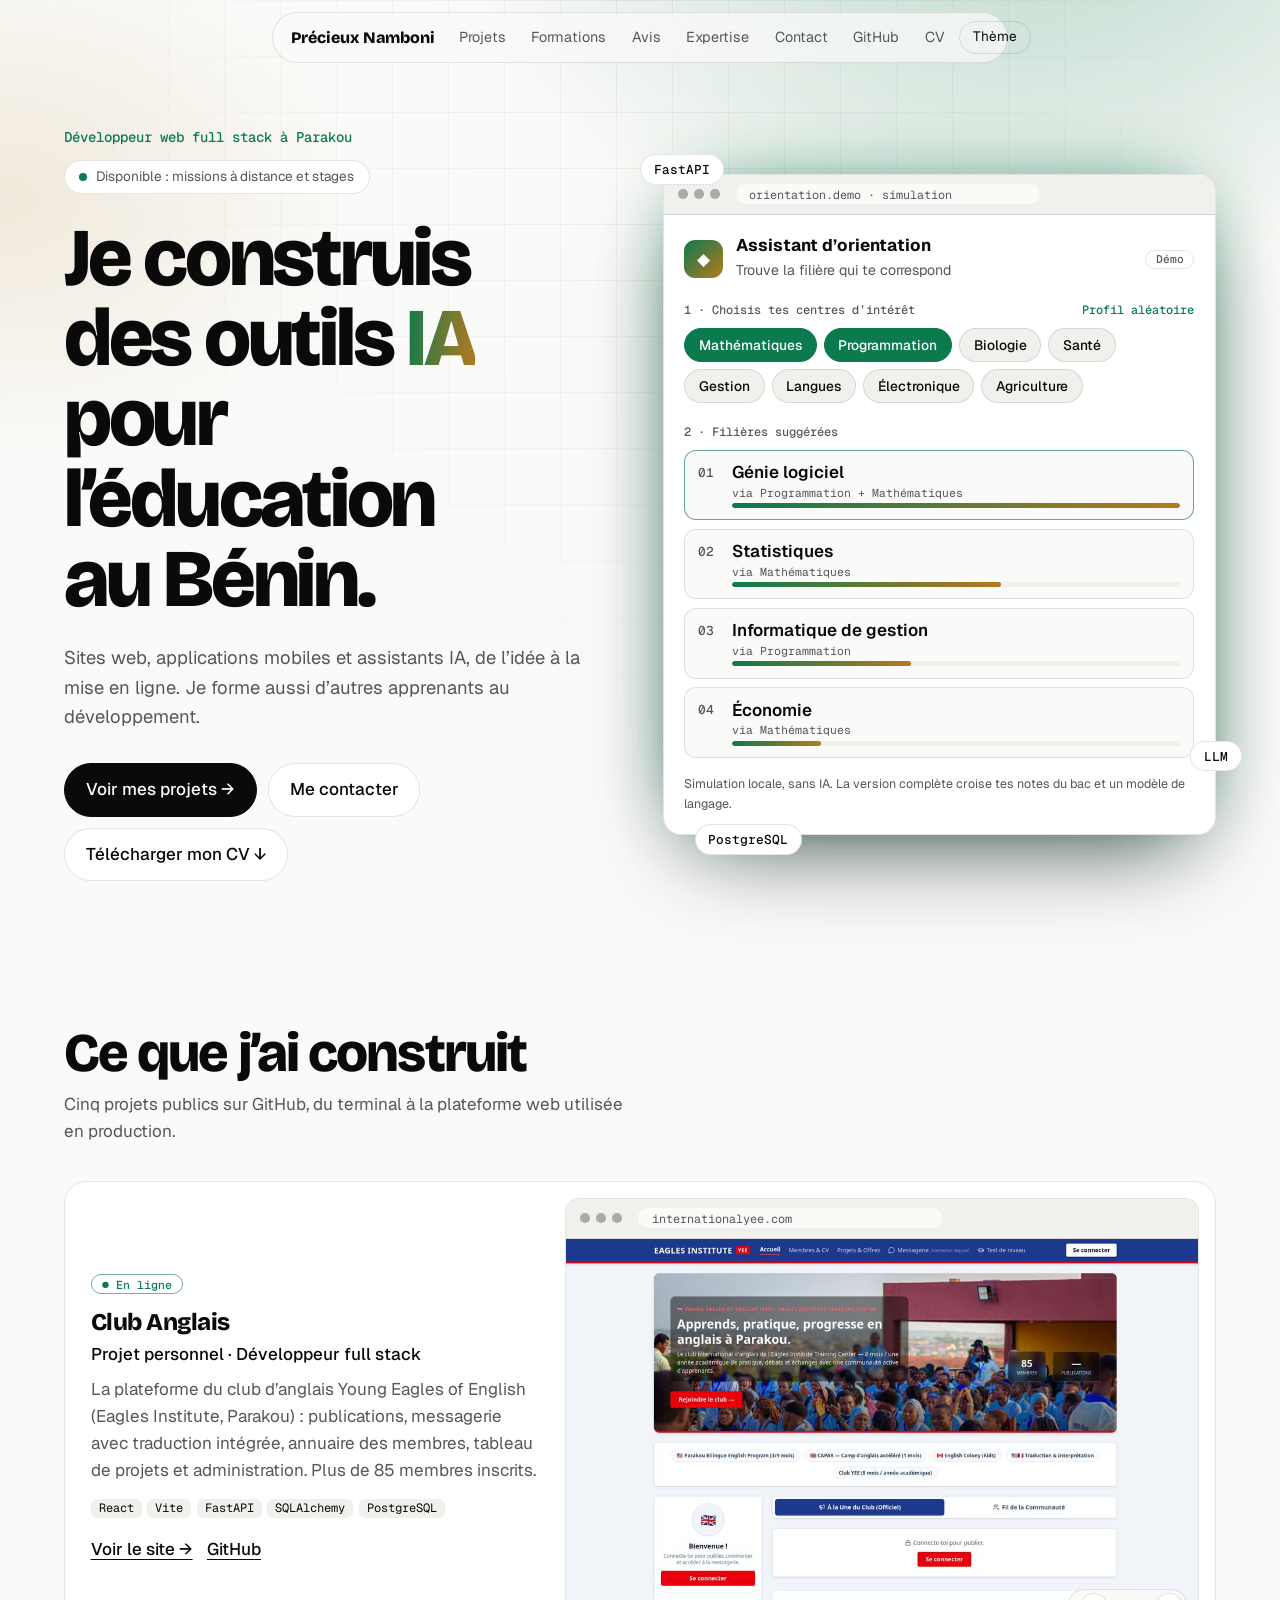
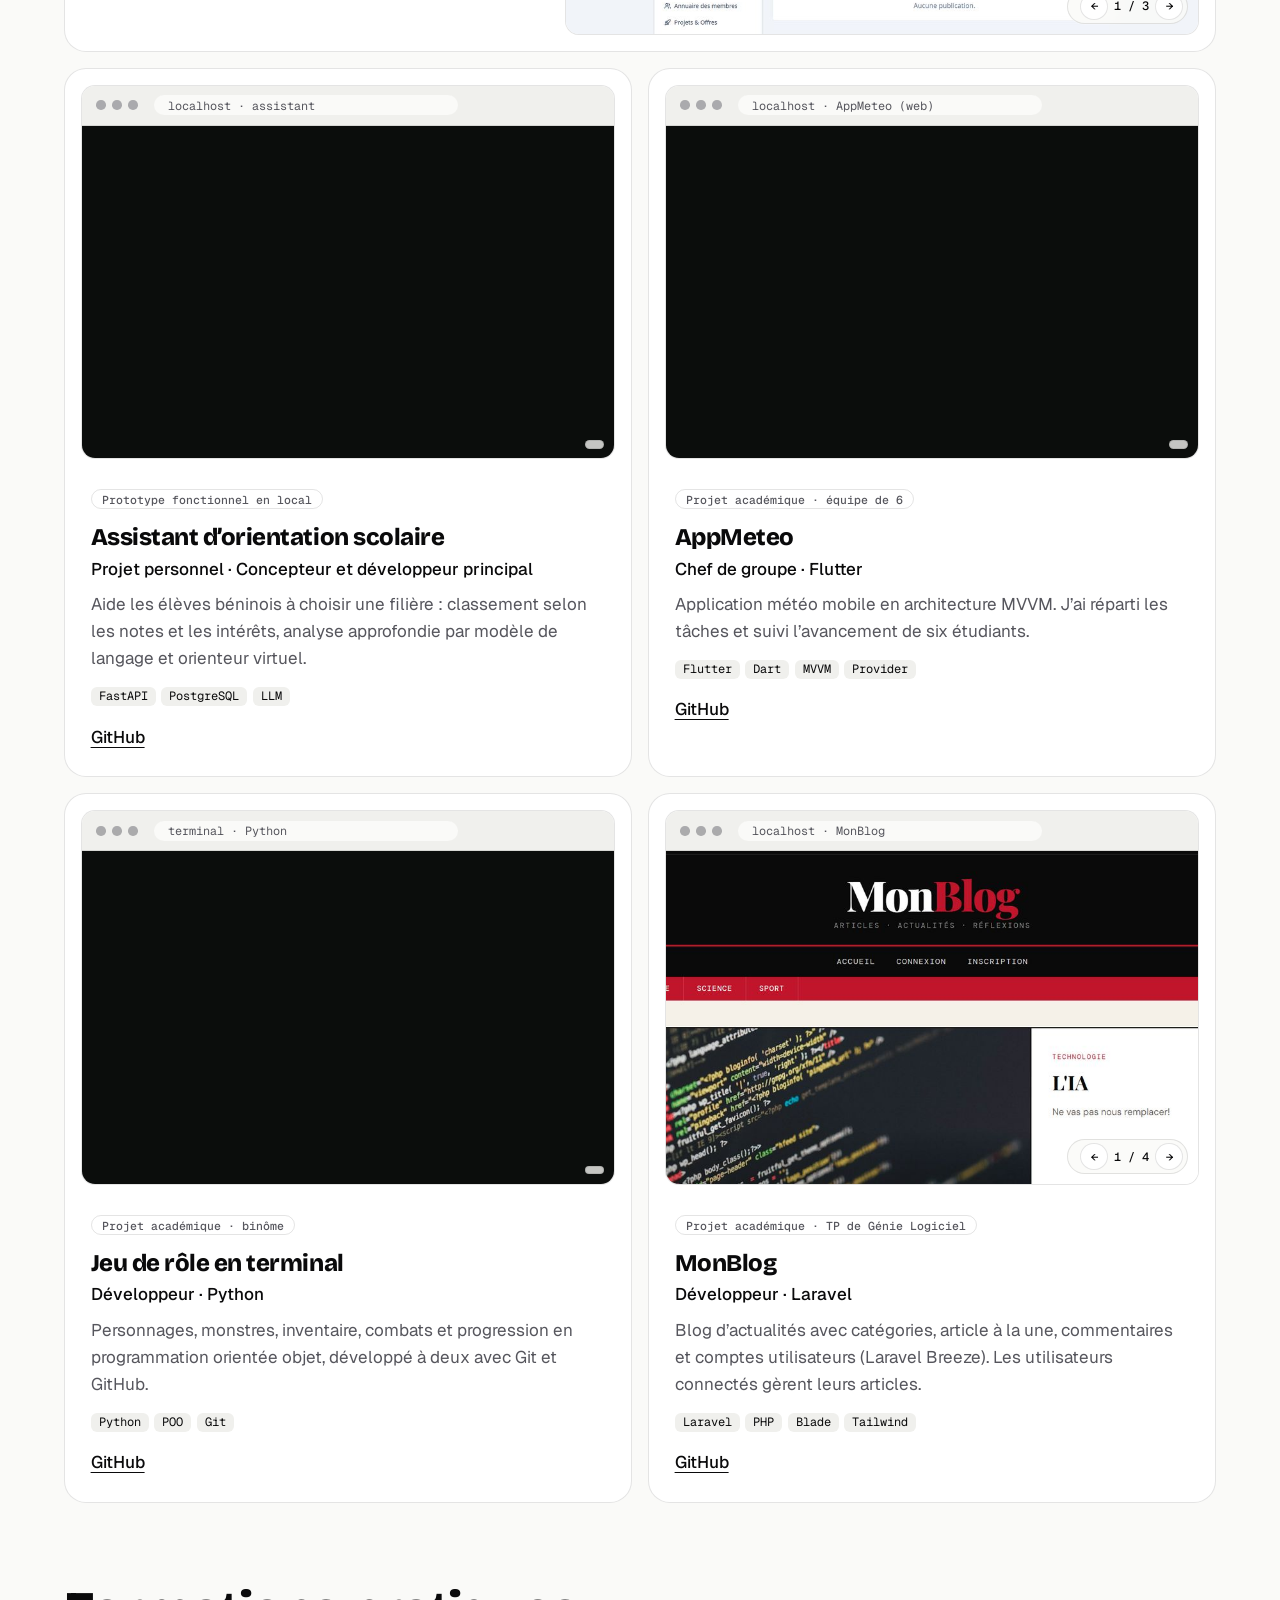
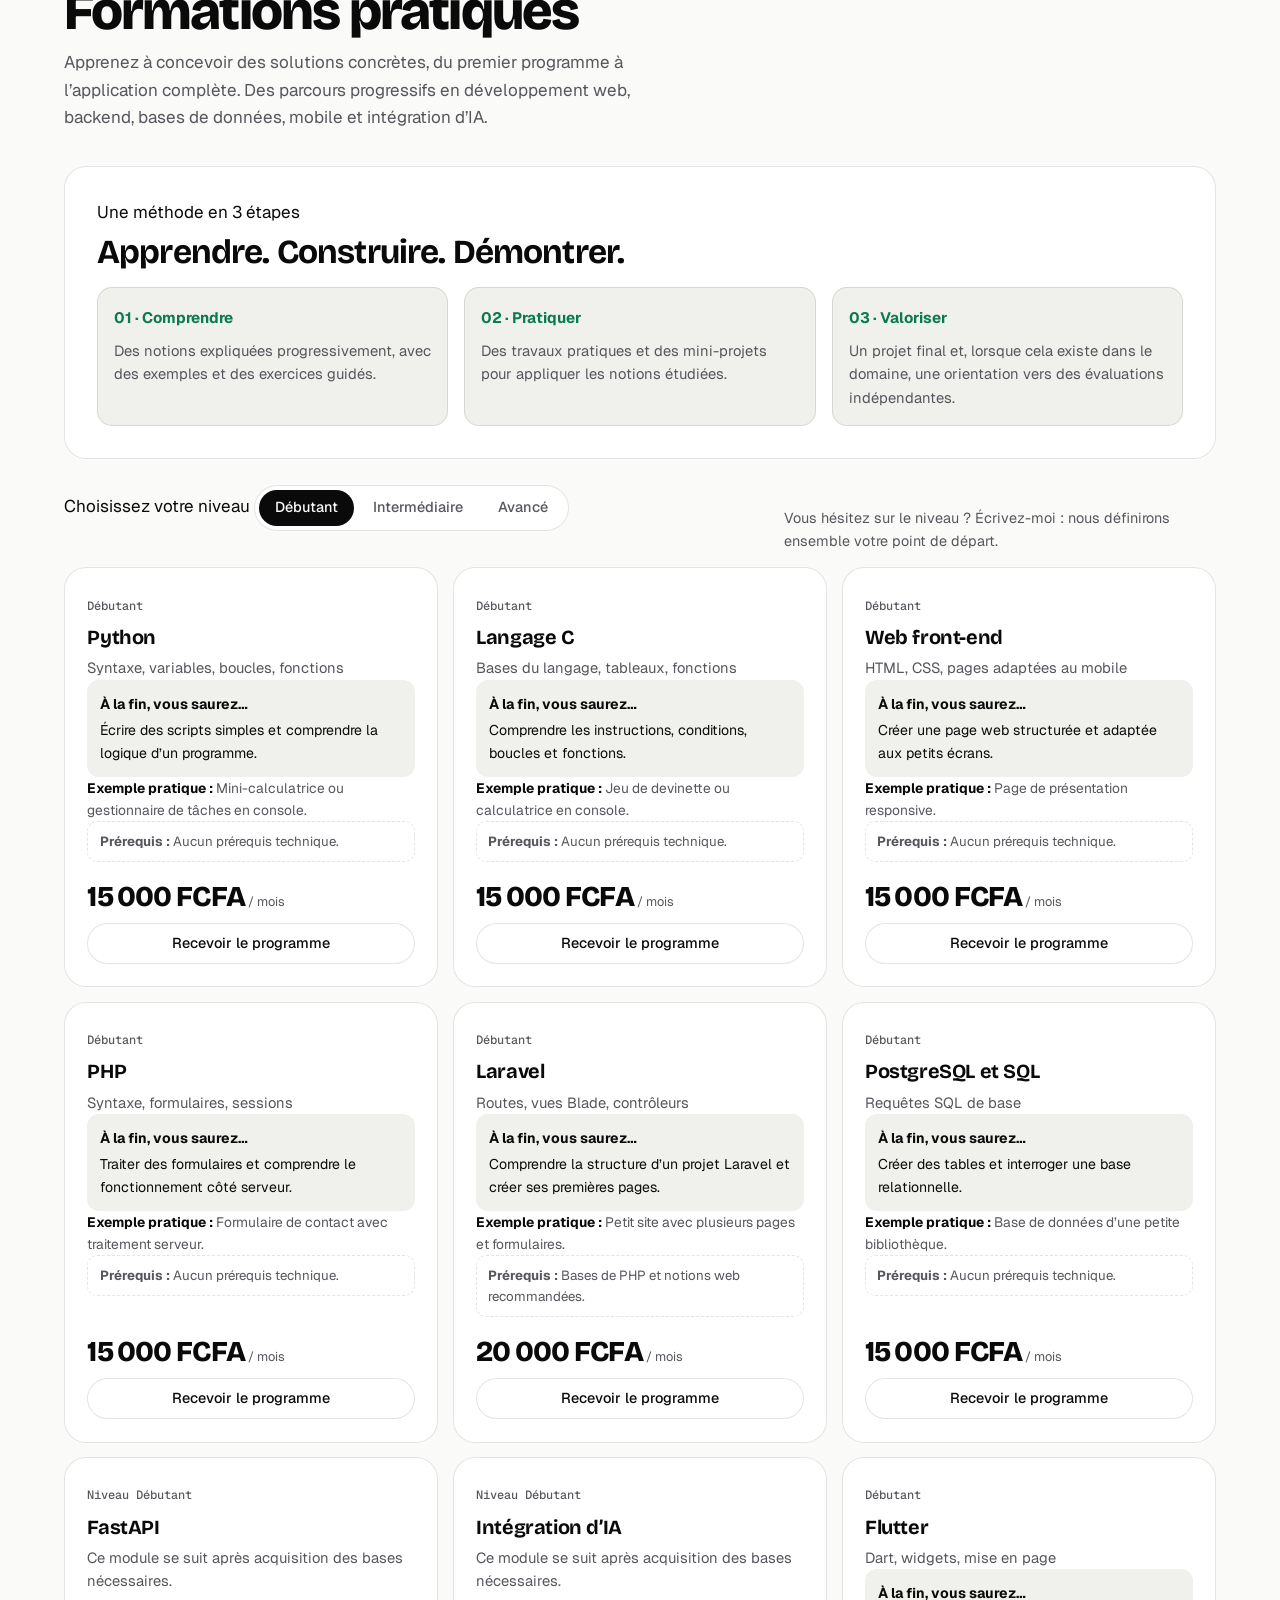
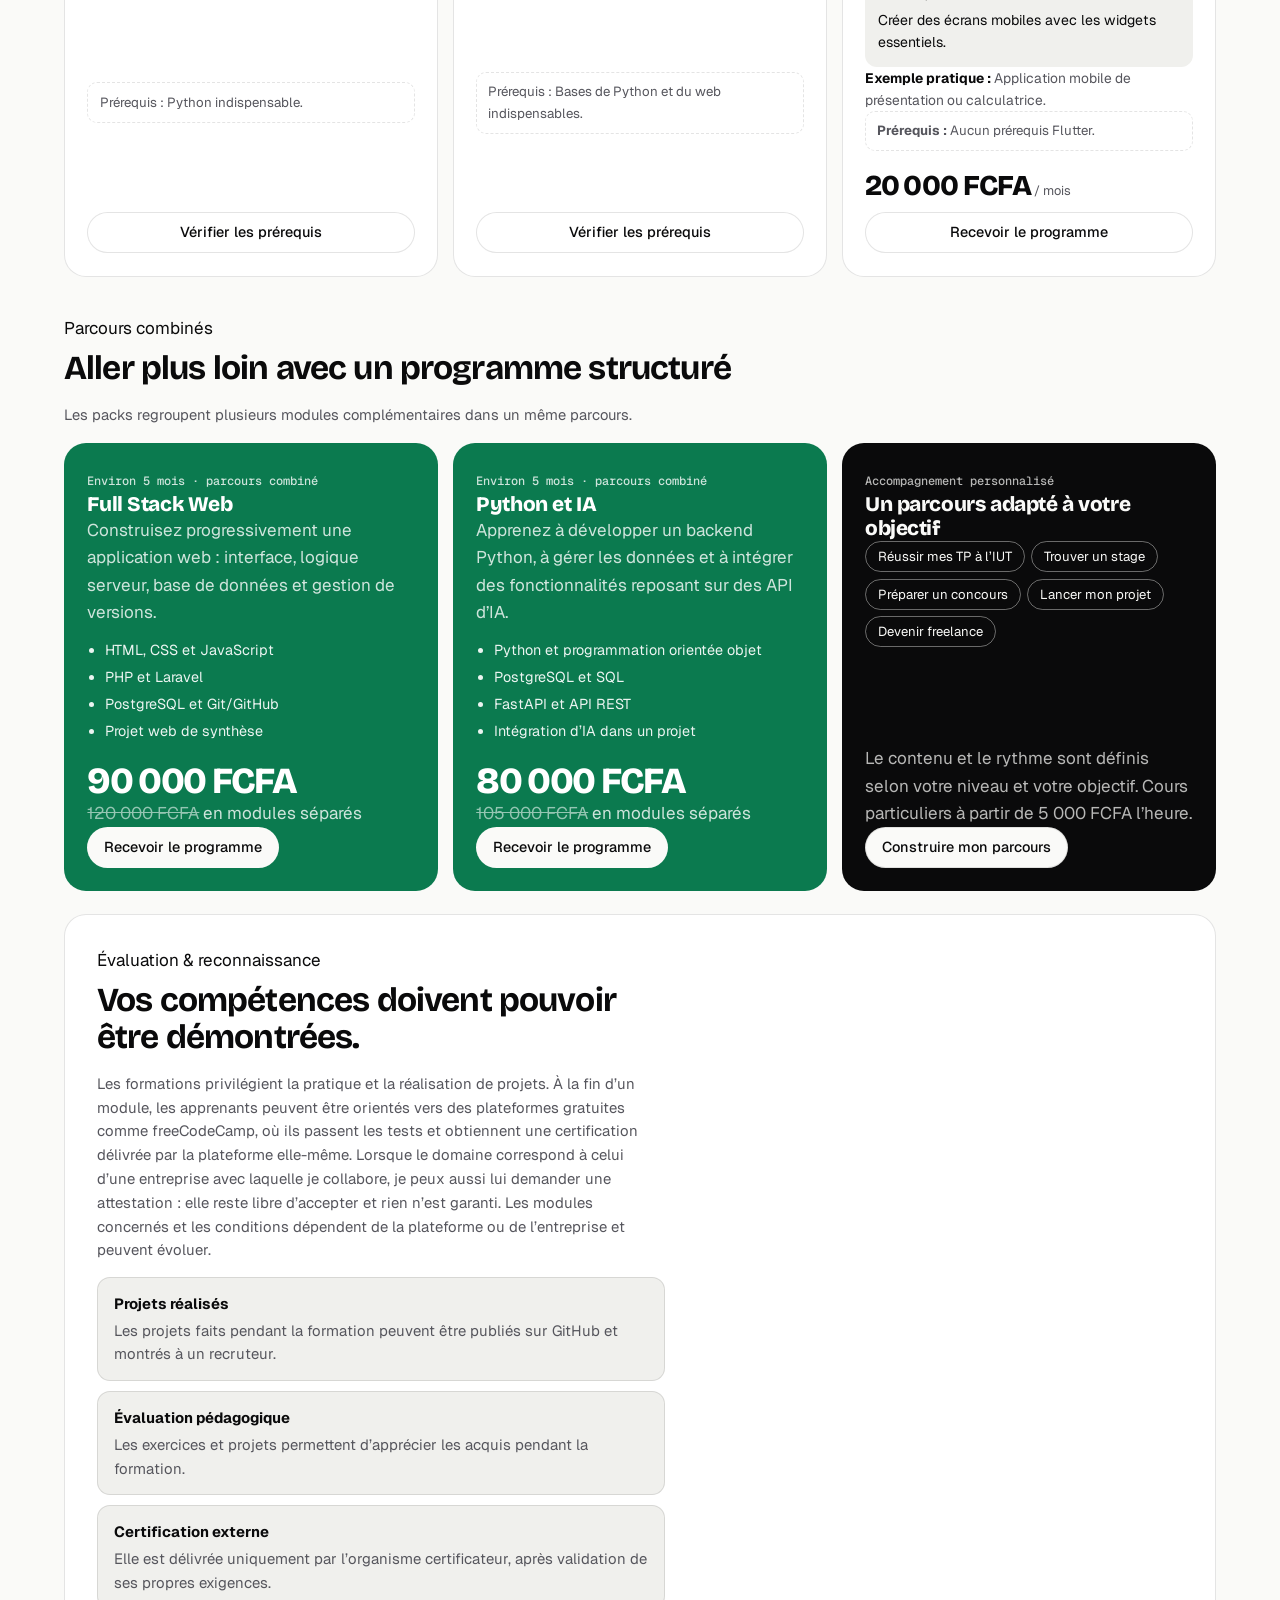
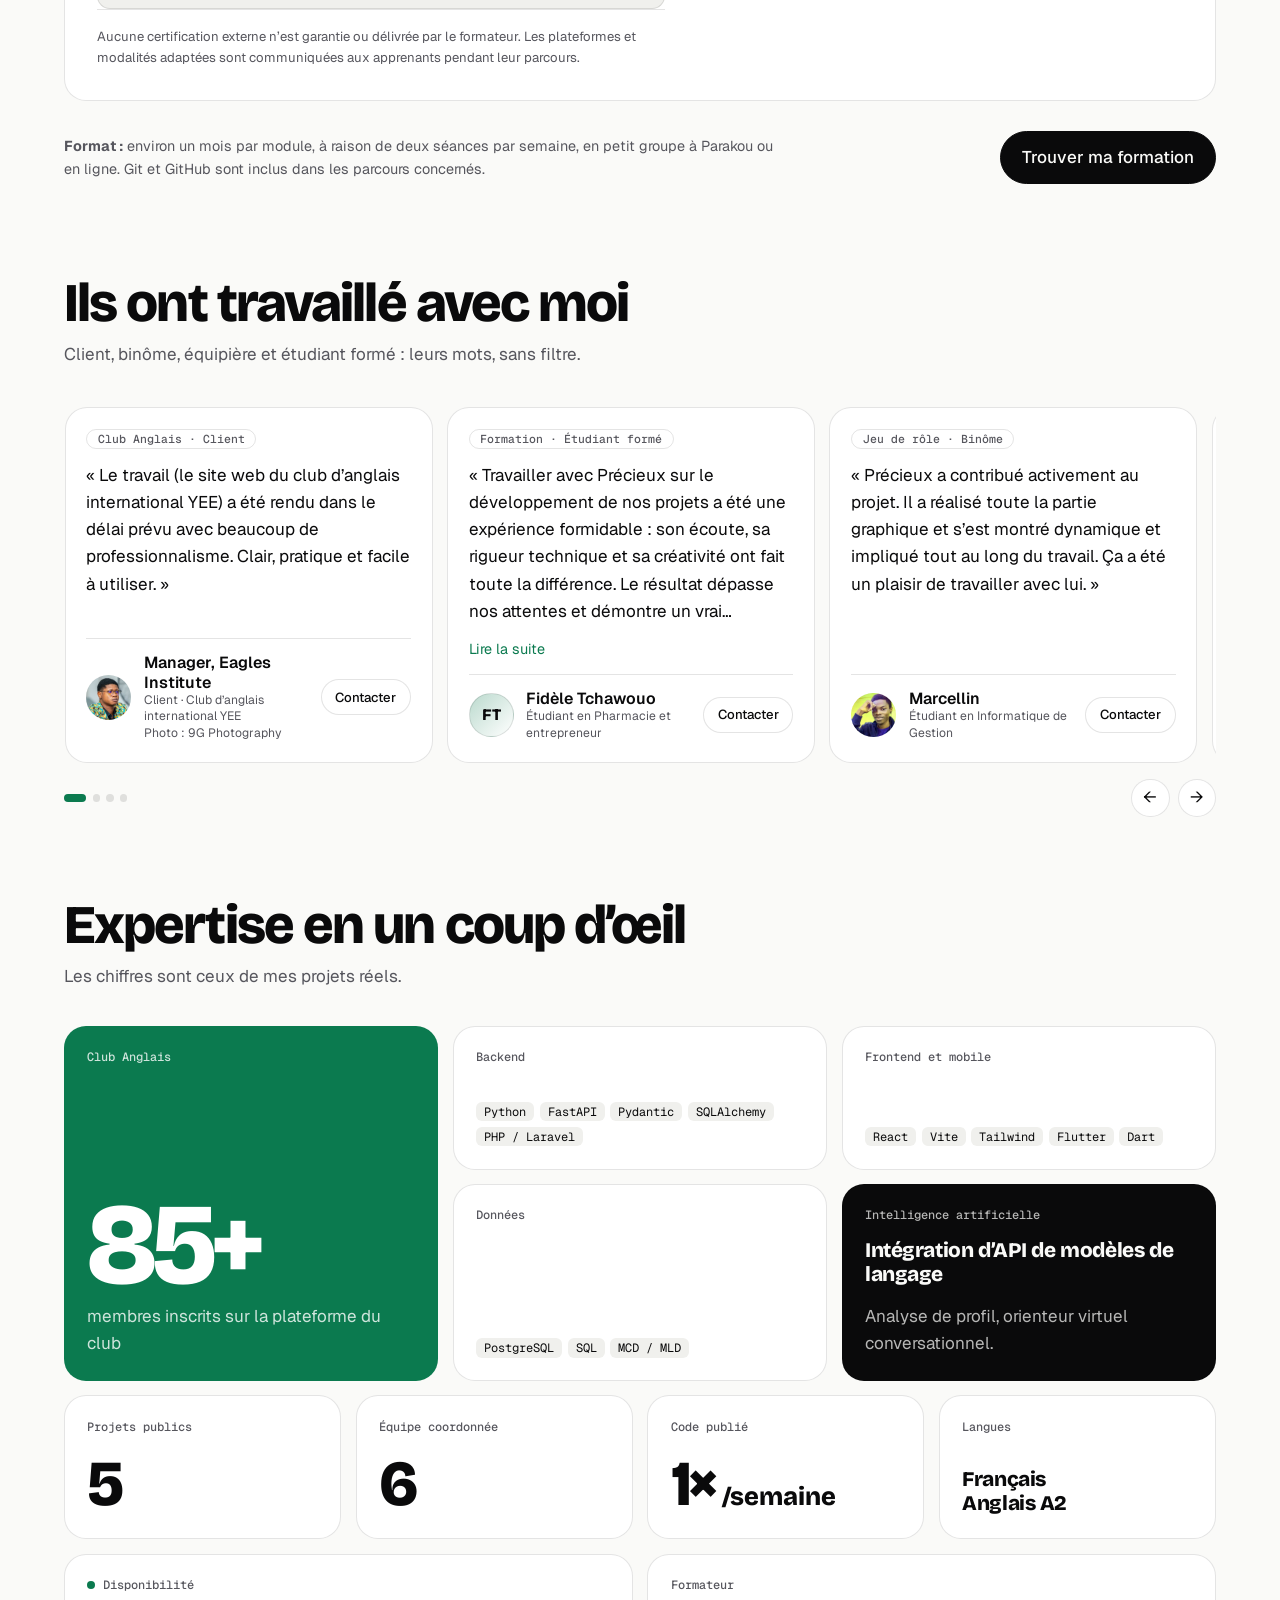
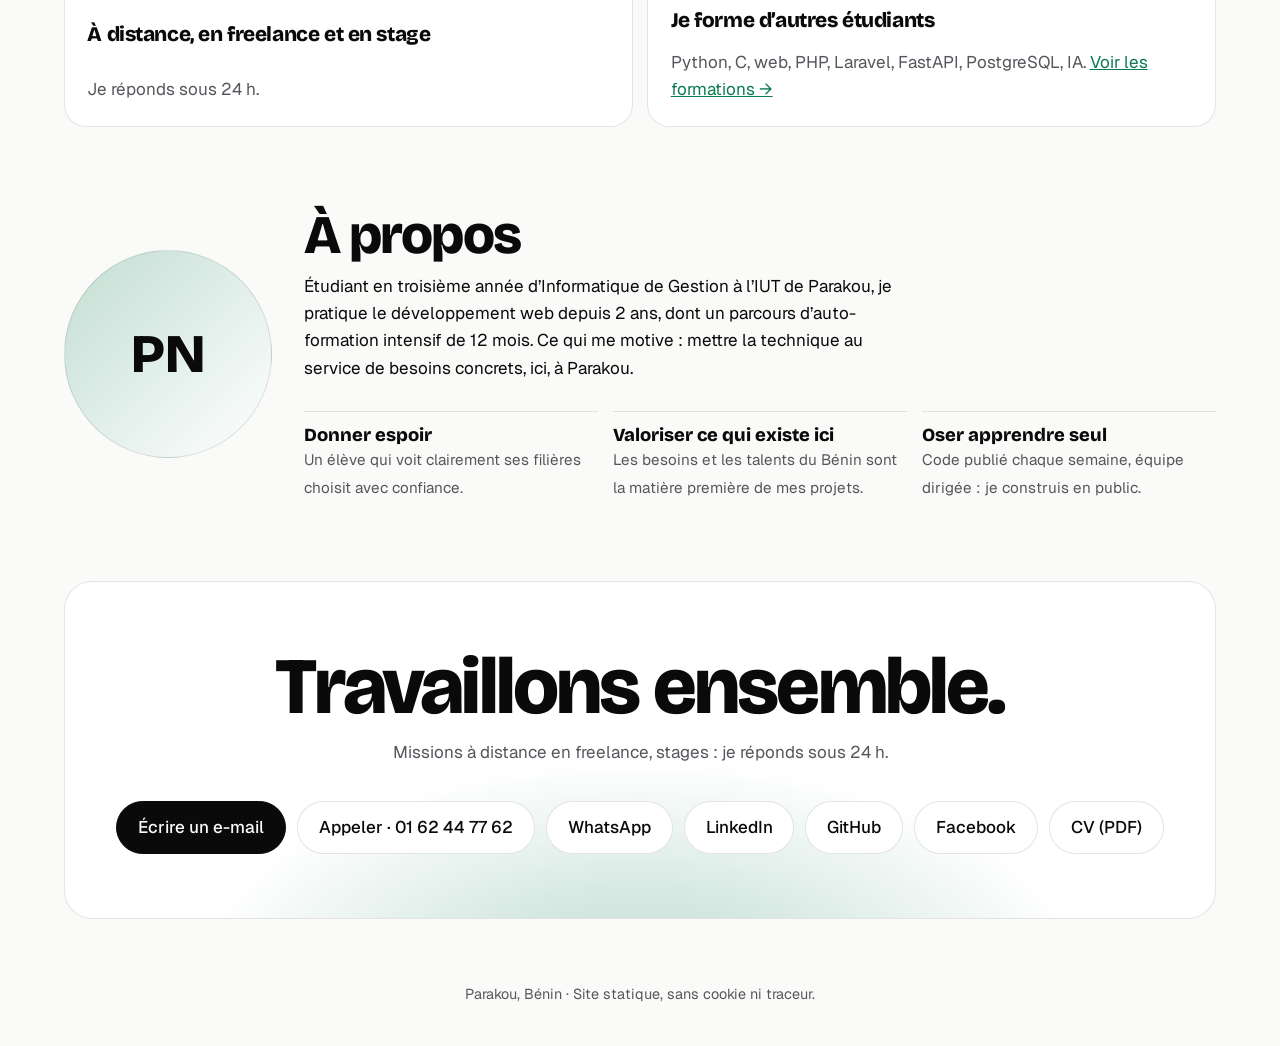
==== commit 931c7562: "Aligner les URLs canoniques et LinkedIn" ====
--- a/index.html
+++ b/index.html
@@ -15,18 +15,17 @@
 <meta property="og:description" content="Portfolio de Précieux Namboni, développeur Full Stack et formateur en développement web, backend, mobile et intégration IA à Parakou, Bénin.">
 <meta name="theme-color" content="#09090B">
 <link rel="icon" href="data:image/svg+xml,%3Csvg xmlns=%27http://www.w3.org/2000/svg%27 viewBox=%270 0 100 100%27%3E%3Ctext y=%27.9em%27 font-size=%2790%27%3E%E2%8C%A8%EF%B8%8F%3C/text%3E%3C/svg%3E">
-<link rel="canonical" href="https://precieux-namboni.netlify.app/">
+<link rel="canonical" href="https://precieux-namboni-dev.netlify.app/">
 <meta name="robots" content="index, follow, max-image-preview:large">
 <meta property="og:locale" content="fr_FR">
 <meta property="og:site_name" content="Précieux Namboni">
-<meta property="og:url" content="https://precieux-namboni.netlify.app/">
-<meta property="og:image" content="https://precieux-namboni.netlify.app/assets/img/projet-01.jpg">
+<meta property="og:url" content="https://precieux-namboni-dev.netlify.app/">
+<meta property="og:image" content="https://precieux-namboni-dev.netlify.app/assets/img/projet-01.jpg">
 <meta name="twitter:card" content="summary_large_image">
 <script type="application/ld+json">
-{"@context":"https://schema.org","@type":"Person","name":"Précieux Namboni","alternateName":["Namboni M'Bonkemou Précieux","Précieux Namboni M'Bonkemou","mbonpre"],"url":"https://precieux-namboni.netlify.app/","jobTitle":"Développeur Full Stack et formateur","description":"Développeur Full Stack, intégrateur de solutions IA et formateur en programmation à Parakou, Bénin.","address":{"@type":"PostalAddress","addressLocality":"Parakou","addressCountry":"BJ"},"alumniOf":{"@type":"CollegeOrUniversity","name":"IUT, Université de Parakou"},"knowsAbout":["Python","FastAPI","React","PostgreSQL","Laravel","Flutter","Intégration d'IA"],"sameAs":["https://github.com/mbonpre","https://www.linkedin.com/in/precieux-namboni-ab66843b9","https://www.facebook.com/share/1AAg3Xg6MP/"]}
+{"@context":"https://schema.org","@type":"Person","name":"Précieux Namboni","alternateName":["Namboni M'Bonkemou Précieux","Précieux Namboni M'Bonkemou","mbonpre"],"url":"https://precieux-namboni-dev.netlify.app/","jobTitle":"Développeur Full Stack et formateur","description":"Développeur Full Stack, intégrateur de solutions IA et formateur en programmation à Parakou, Bénin.","address":{"@type":"PostalAddress","addressLocality":"Parakou","addressCountry":"BJ"},"alumniOf":{"@type":"CollegeOrUniversity","name":"IUT, Université de Parakou"},"knowsAbout":["Python","FastAPI","React","PostgreSQL","Laravel","Flutter","Intégration d'IA"],"sameAs":["https://github.com/mbonpre","https://www.linkedin.com/in/precieux-namboni","https://www.facebook.com/share/1AAg3Xg6MP/"]}
 </script>
 <meta name="google-site-verification" content="wy5coAqUuuPuoF_typWkQSgeFsa2c9cT7rDTMpywtSc">
-<meta name="google-site-verification" content="wy5coAqUuuPuoF_typWkQSgeFsa2c9cT7rDTMpywtSc" />
 </head>
 <body>
 <div class="aurora" aria-hidden="true"></div>
@@ -264,7 +263,7 @@
   <div class="end rv">
     <h2>Travaillons ensemble.</h2>
     <p class="lead" style="margin-inline:auto">Missions à distance en freelance, stages&nbsp;: je réponds sous 24&nbsp;h.</p>
-    <div class="cta"><a class="btn pri" id="mail" href="#contact">Écrire un e-mail</a><a class="btn" id="tel" href="#contact">Appeler</a><a class="btn" id="wa" href="#contact" rel="noopener">WhatsApp</a><a class="btn" href="https://www.linkedin.com/in/precieux-namboni-ab66843b9" rel="noopener">LinkedIn</a><a class="btn" href="https://github.com/mbonpre" rel="noopener">GitHub</a><a class="btn" href="https://www.facebook.com/share/1AAg3Xg6MP/" target="_blank" rel="noopener">Facebook</a><a class="btn" href="assets/cv/CV_Namboni_Precieux.pdf" target="_blank" rel="noopener">CV (PDF)</a></div>
+    <div class="cta"><a class="btn pri" id="mail" href="#contact">Écrire un e-mail</a><a class="btn" id="tel" href="#contact">Appeler</a><a class="btn" id="wa" href="#contact" rel="noopener">WhatsApp</a><a class="btn" href="https://www.linkedin.com/in/precieux-namboni" rel="noopener">LinkedIn</a><a class="btn" href="https://github.com/mbonpre" rel="noopener">GitHub</a><a class="btn" href="https://www.facebook.com/share/1AAg3Xg6MP/" target="_blank" rel="noopener">Facebook</a><a class="btn" href="assets/cv/CV_Namboni_Precieux.pdf" target="_blank" rel="noopener">CV (PDF)</a></div>
   </div>
 </section>
 </div>
